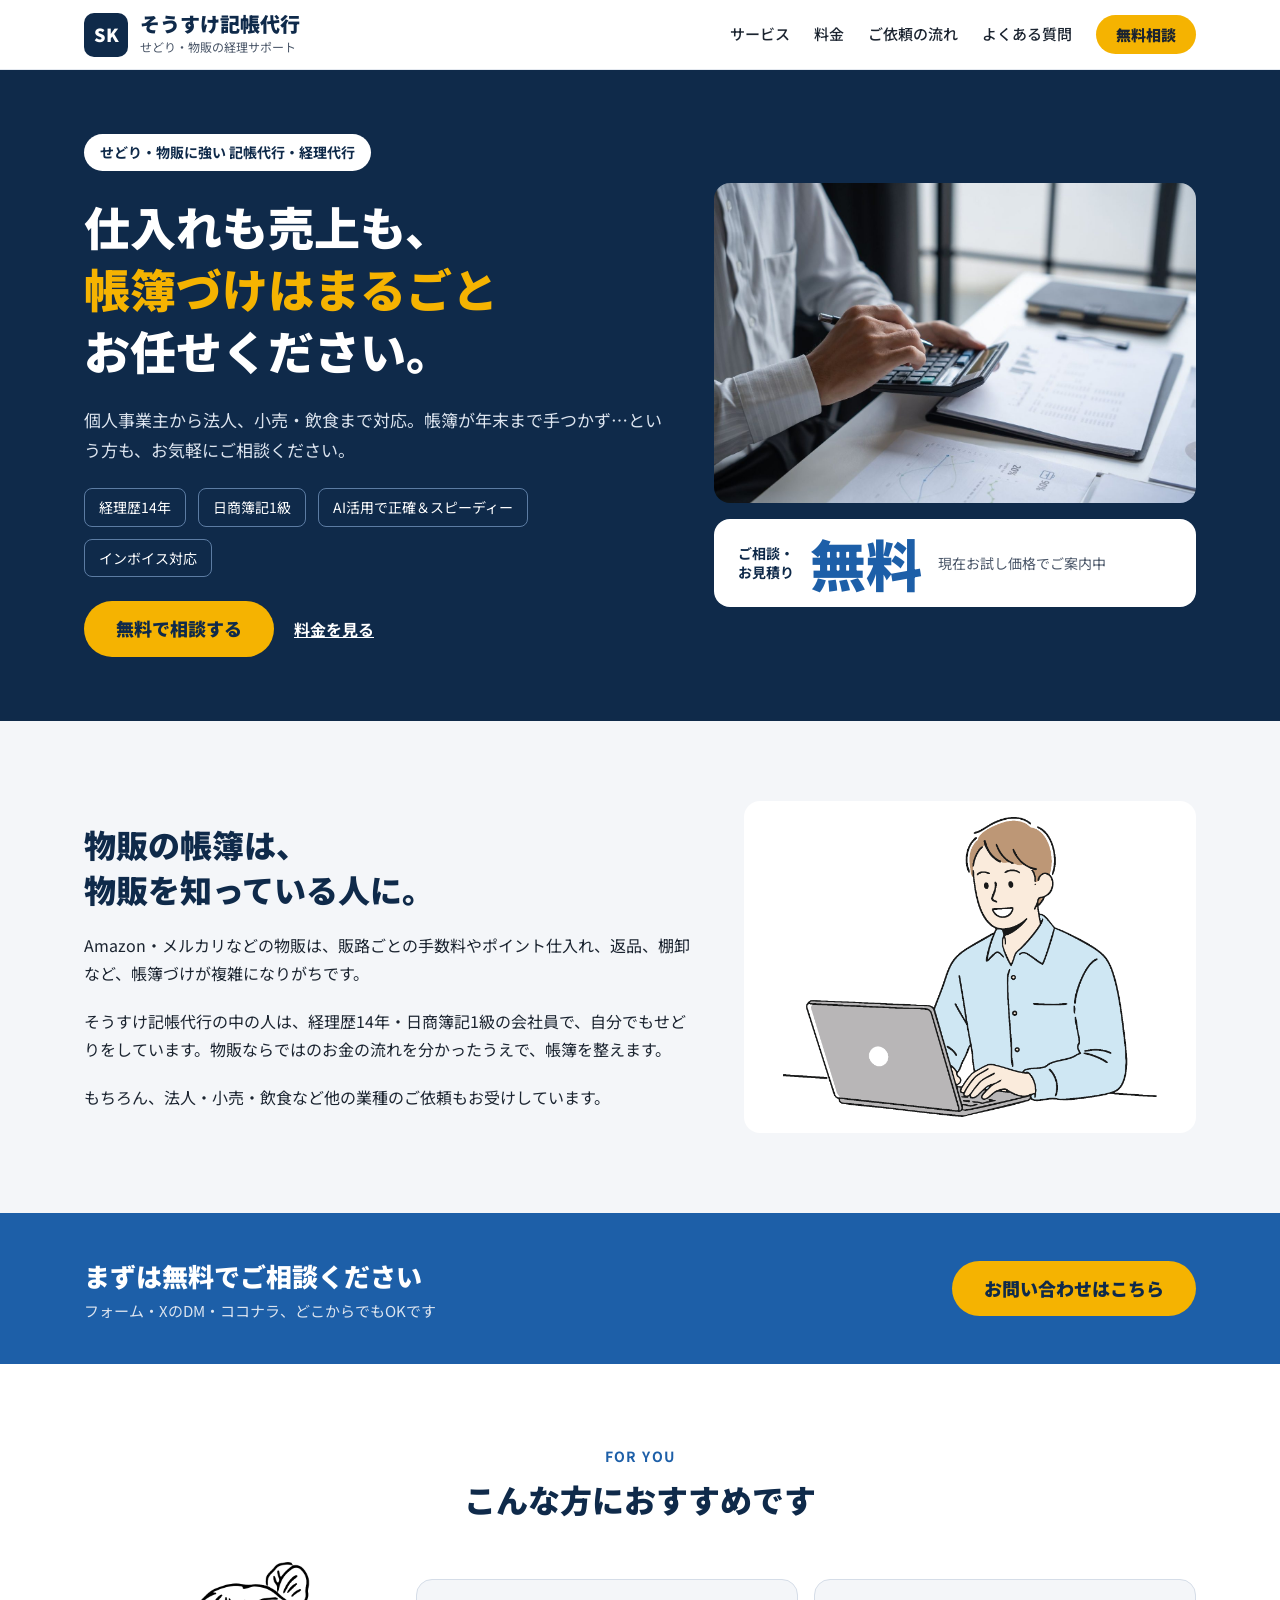
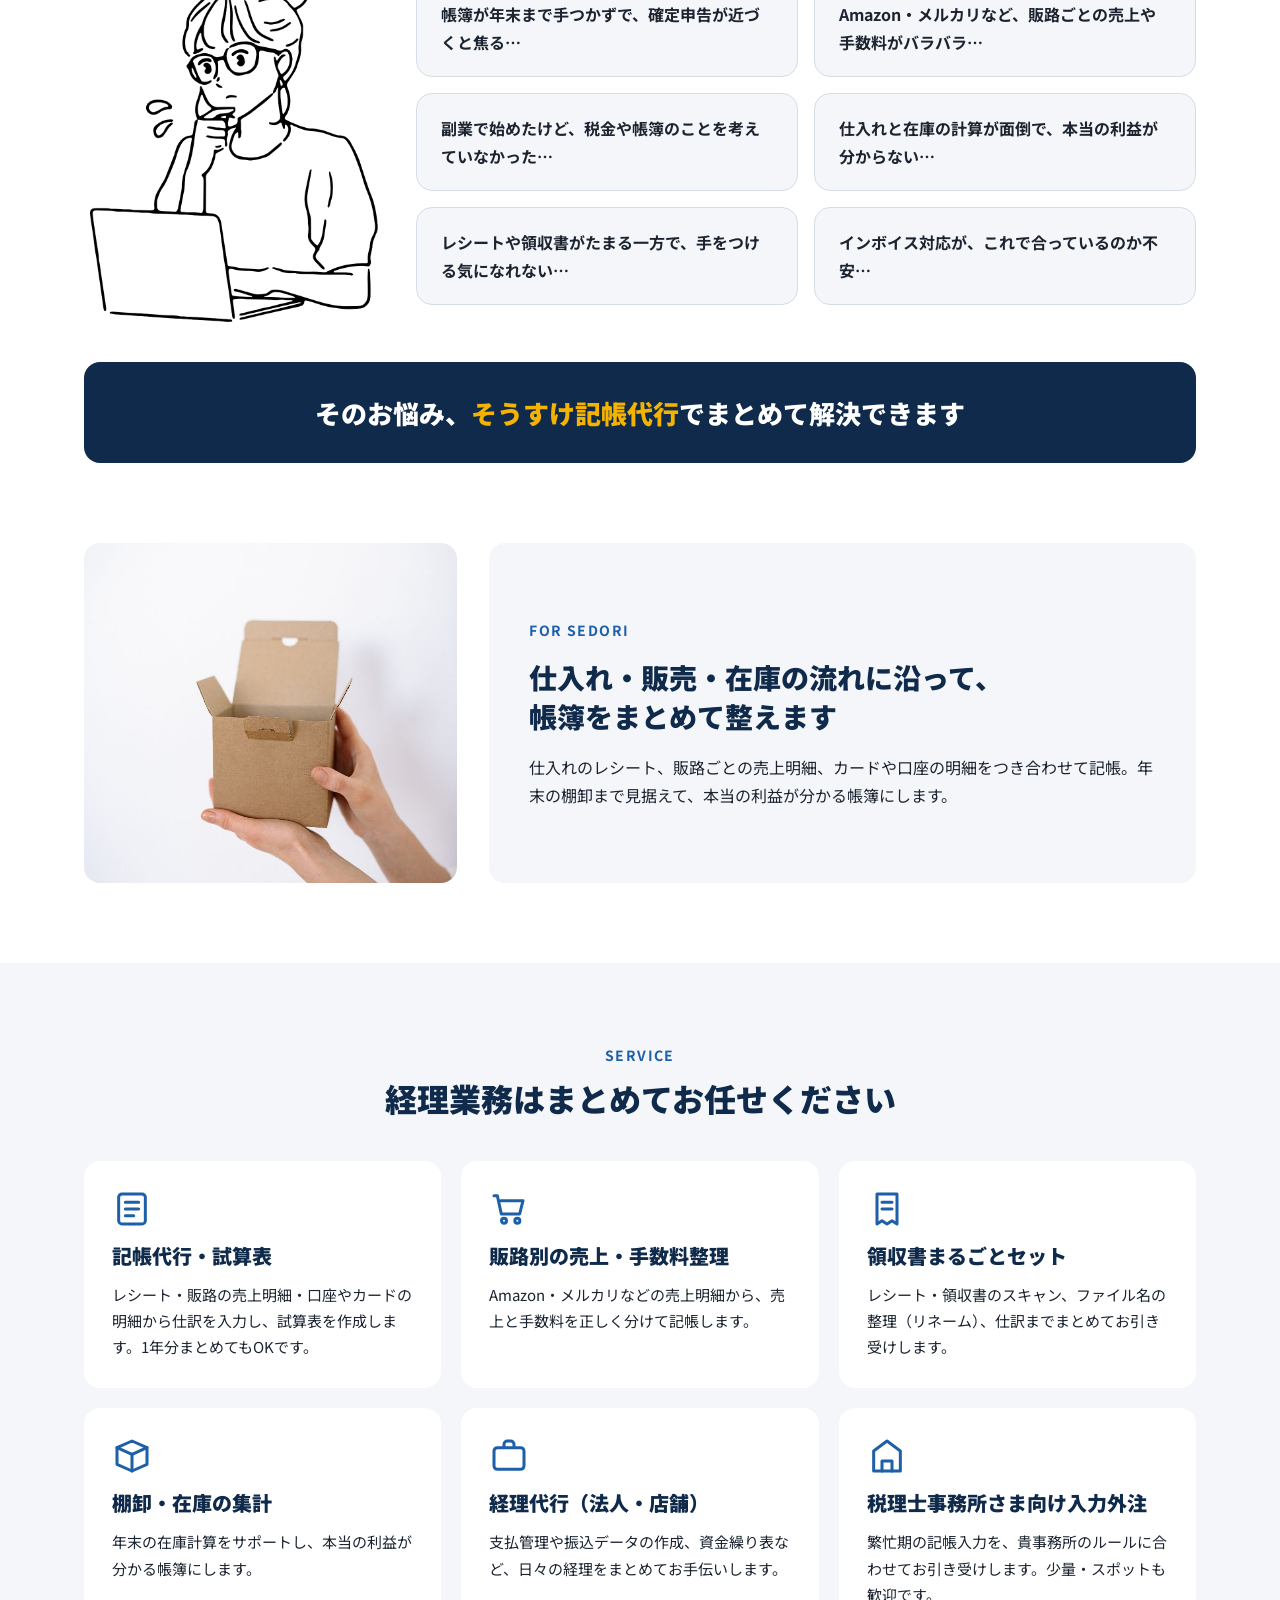
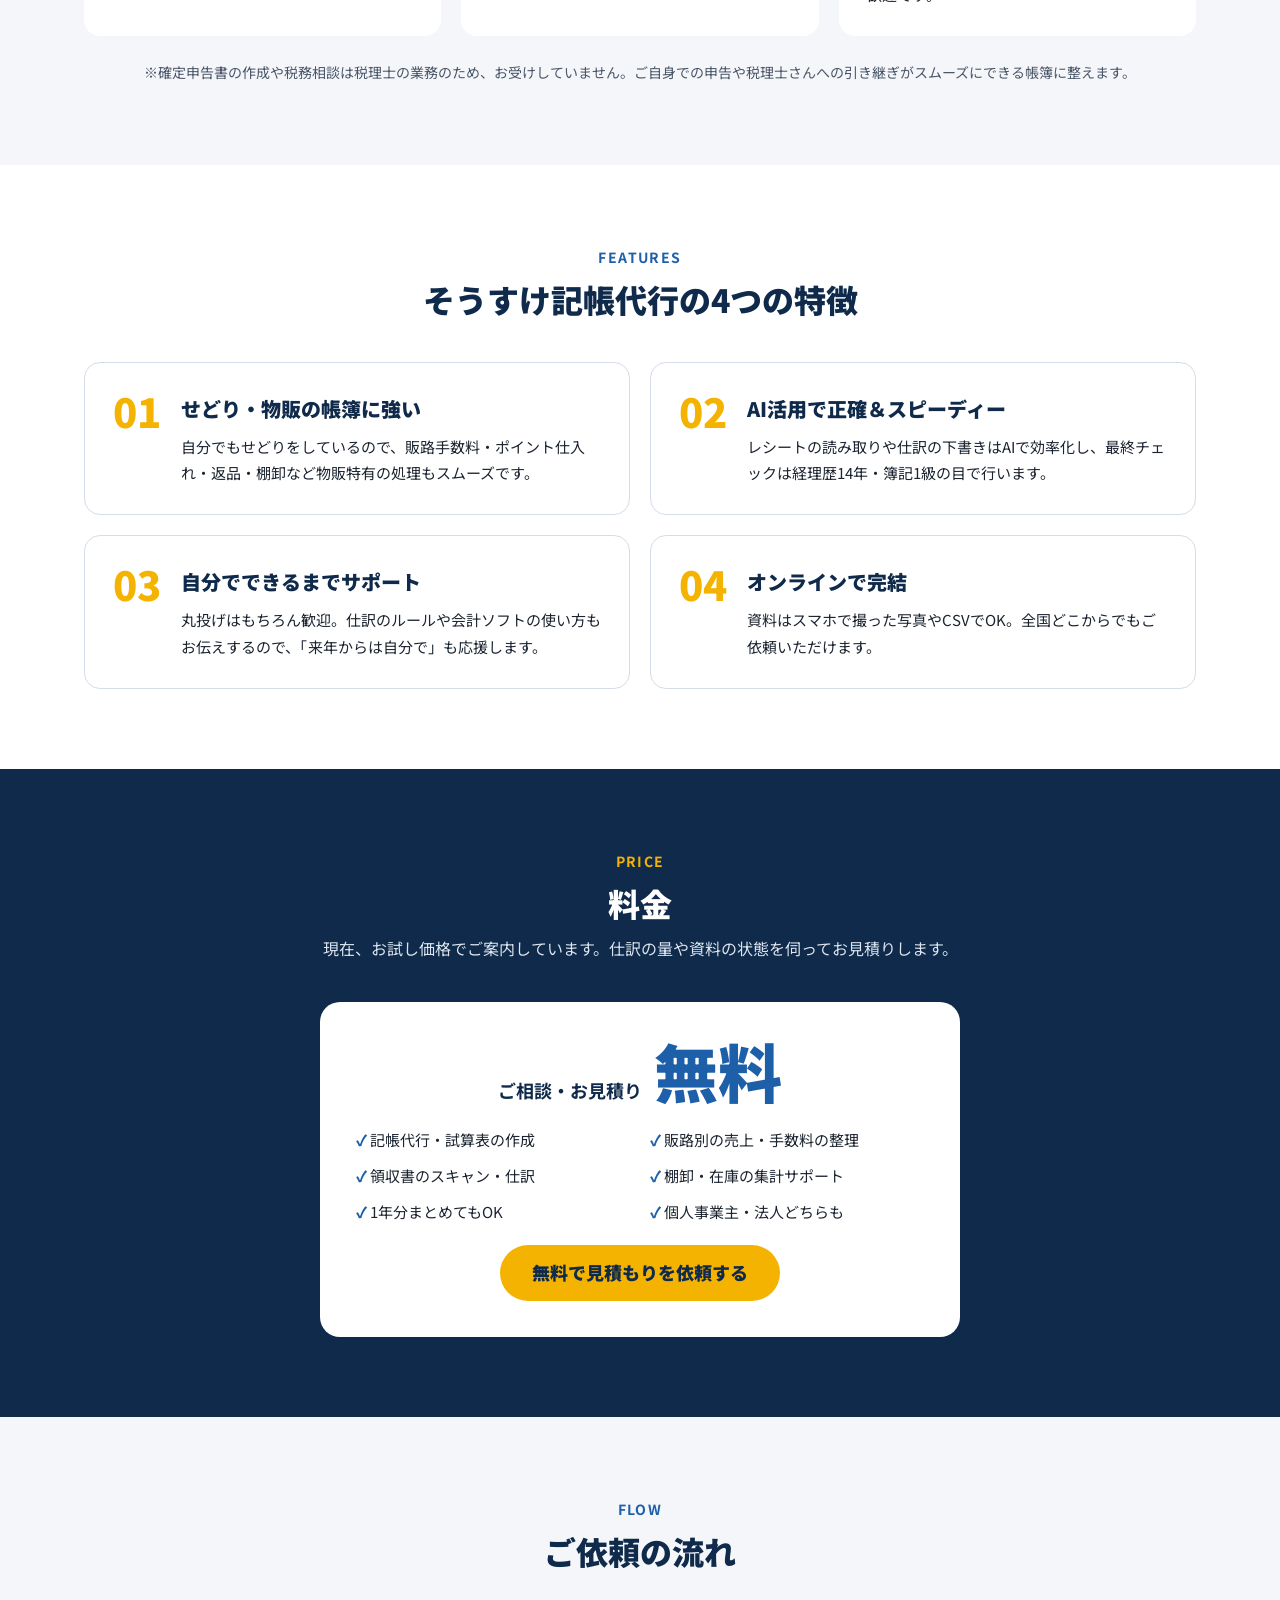
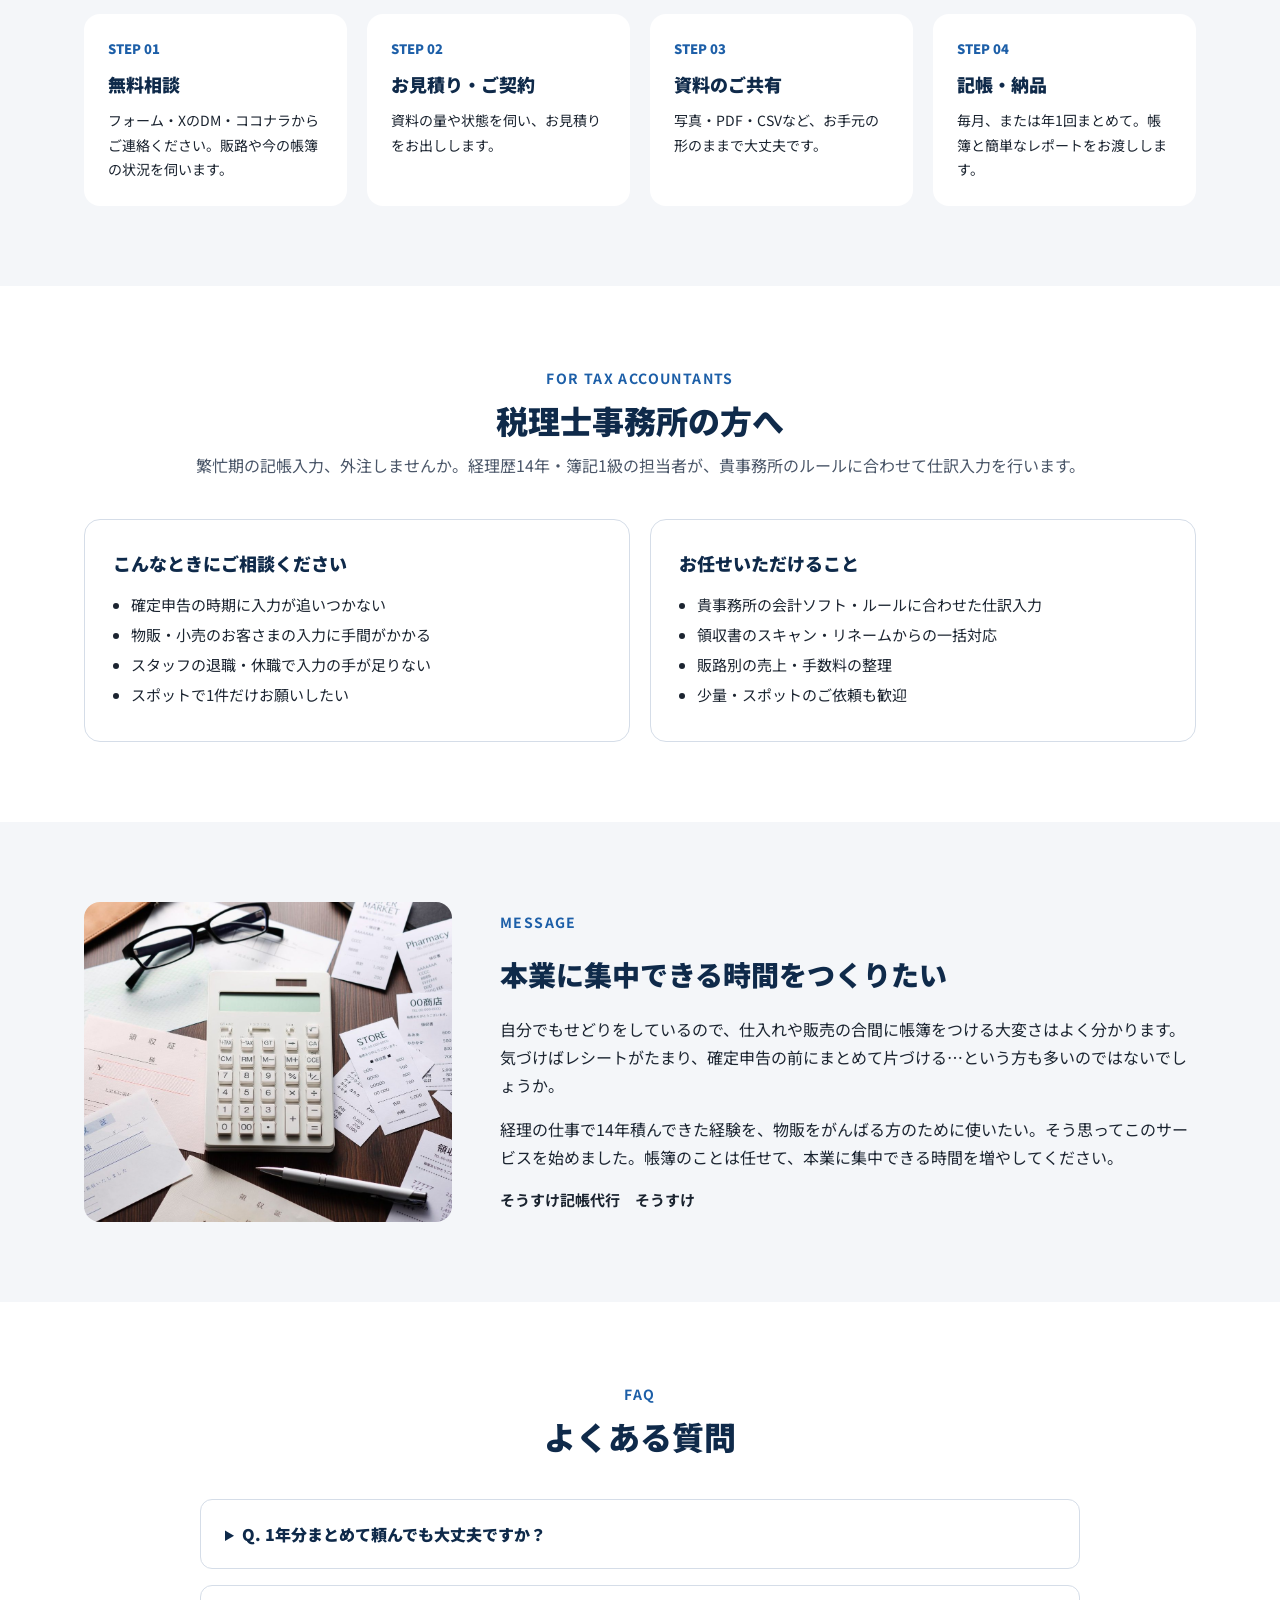
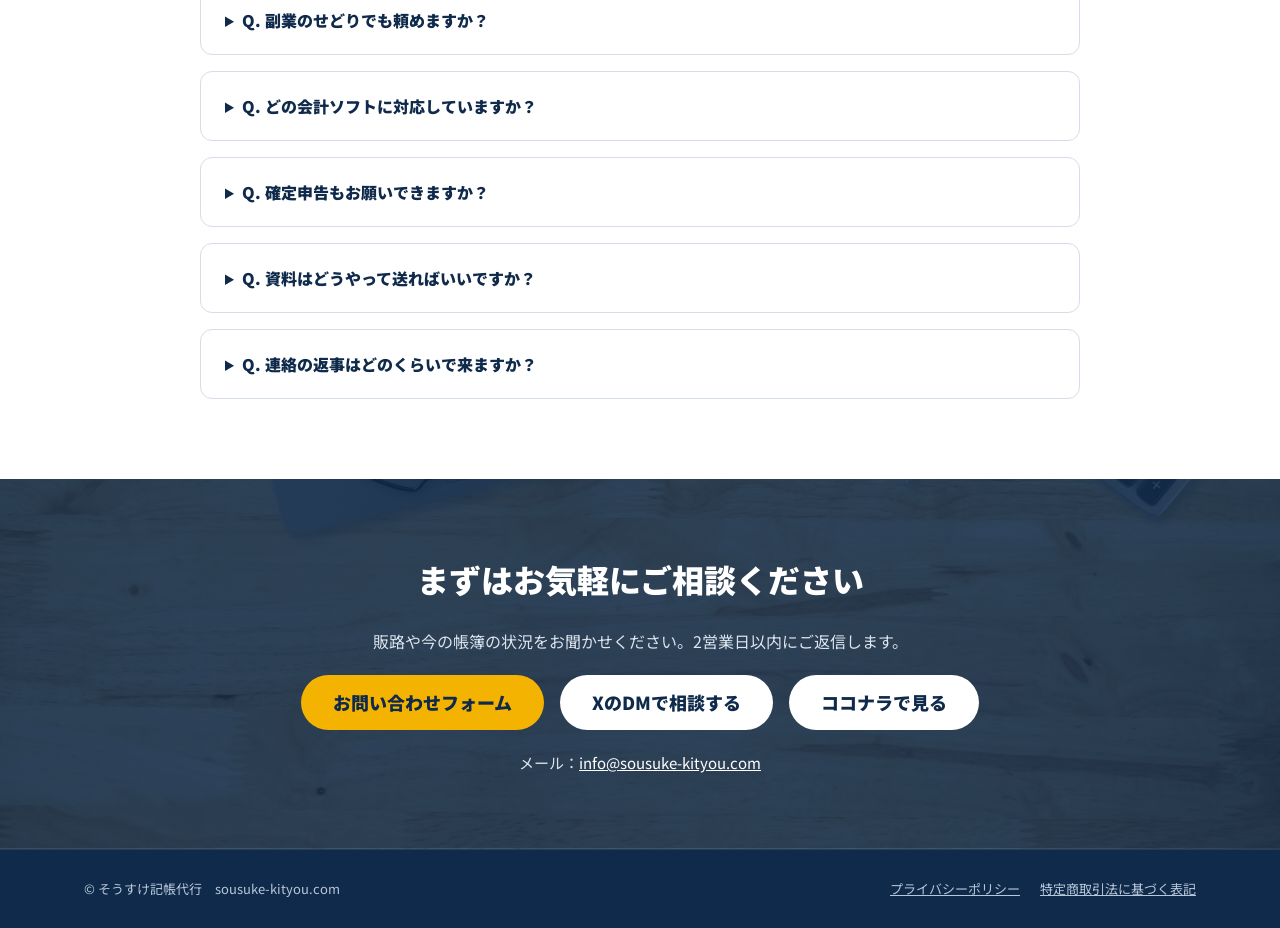
==== index.html @ 8d7127d4 "そうすけ記帳代行 サイト初版 Co-Authored-By: Claude Opus 5.5 <noreply@anthropic.com> Claude-Session: https://claud" ====
<!doctype html>
<html lang="ja">
<head>
<meta charset="utf-8">
<meta name="viewport" content="width=device-width, initial-scale=1">
<title>そうすけ記帳代行｜せどり・物販に強い記帳代行・経理代行</title>
<meta name="description" content="せどり・物販に強い記帳代行・経理代行サービス。個人事業主から法人、小売・飲食まで対応。経理歴14年・簿記1級、AI活用で正確＆スピーディー。インボイス対応、税理士事務所からの入力外注も承ります。">
<link rel="canonical" href="https://sousuke-kityou.com/">
<meta property="og:type" content="website">
<meta property="og:title" content="そうすけ記帳代行｜せどり・物販に強い記帳代行・経理代行">
<meta property="og:description" content="帳簿が年末まで手つかず…という方もお気軽に。経理歴14年・簿記1級の記帳代行・経理代行です。">
<meta property="og:url" content="https://sousuke-kityou.com/">
<meta property="og:image" content="https://sousuke-kityou.com/assets/img/ogp.jpg">
<meta name="twitter:card" content="summary_large_image">
<meta name="twitter:site" content="@sousuke_kityou">
<link rel="preconnect" href="https://fonts.googleapis.com">
<link rel="preconnect" href="https://fonts.gstatic.com" crossorigin>
<link rel="stylesheet" href="https://fonts.googleapis.com/css2?family=Noto+Sans+JP:wght@400;500;700;900&display=swap">
<link rel="stylesheet" href="assets/style.css">
</head>
<body>

<header class="site-header">
  <div class="wrap">
    <a class="logo" href="./">
      <span class="logo__mark" aria-hidden="true">SK</span>
      <span><span class="logo__name">そうすけ記帳代行</span><span class="logo__sub">せどり・物販の経理サポート</span></span>
    </a>
    <nav class="gnav" aria-label="メインメニュー">
      <a href="#service">サービス</a>
      <a href="#price">料金</a>
      <a href="#flow">ご依頼の流れ</a>
      <a href="#faq">よくある質問</a>
      <a class="btn btn--amber" href="#contact">無料相談</a>
    </nav>
  </div>
</header>

<main>
<section class="hero">
  <div class="wrap">
    <div class="hero__text">
      <span class="pill">せどり・物販に強い 記帳代行・経理代行</span>
      <h1>仕入れも売上も、<br><span>帳簿づけはまるごと</span><br>お任せください。</h1>
      <p class="hero__lead">個人事業主から法人、小売・飲食まで対応。帳簿が年末まで手つかず…という方も、お気軽にご相談ください。</p>
      <ul class="tags">
        <li>経理歴14年</li><li>日商簿記1級</li><li>AI活用で正確＆スピーディー</li><li>インボイス対応</li>
      </ul>
      <div class="hero__cta">
        <a class="btn btn--amber" href="#contact">無料で相談する</a>
        <a class="text-link" href="#price">料金を見る</a>
      </div>
    </div>
    <div class="hero__visual">
      <img src="assets/img/hero-calculator.jpg" alt="電卓と書類で帳簿を確認している手元" width="1400" height="933">
      <div class="free-box">
        <span class="free-box__label">ご相談・<br>お見積り</span>
        <span class="free-box__big">無料</span>
        <span class="free-box__note">現在お試し価格でご案内中</span>
      </div>
    </div>
  </div>
</section>

<section class="sec sec--ground">
  <div class="wrap split">
    <div class="split__text">
      <h2 class="h2">物販の帳簿は、<br>物販を知っている人に。</h2>
      <p>Amazon・メルカリなどの物販は、販路ごとの手数料やポイント仕入れ、返品、棚卸など、帳簿づけが複雑になりがちです。</p>
      <p>そうすけ記帳代行の中の人は、経理歴14年・日商簿記1級の会社員で、自分でもせどりをしています。物販ならではのお金の流れを分かったうえで、帳簿を整えます。</p>
      <p>もちろん、法人・小売・飲食など他の業種のご依頼もお受けしています。</p>
    </div>
    <div class="split__media illust-card">
      <img src="assets/img/illust-man-laptop.png" alt="ノートパソコンで作業する男性のイラスト" width="1344" height="1080">
    </div>
  </div>
</section>

<section class="cta-band">
  <div class="wrap">
    <div>
      <span class="cta-band__title">まずは無料でご相談ください</span>
      <span class="cta-band__sub">フォーム・XのDM・ココナラ、どこからでもOKです</span>
    </div>
    <a class="btn btn--amber" href="#contact">お問い合わせはこちら</a>
  </div>
</section>

<section class="sec">
  <div class="wrap">
    <div class="head">
      <span class="eyebrow">FOR YOU</span>
      <h2 class="h2">こんな方におすすめです</h2>
    </div>
    <div class="worries">
      <div class="worries__illust">
        <img src="assets/img/illust-worried.png" alt="ノートパソコンの前で悩む人のイラスト" width="872" height="1090">
      </div>
      <ul class="worries__list">
        <li>帳簿が年末まで手つかずで、確定申告が近づくと焦る…</li>
        <li>Amazon・メルカリなど、販路ごとの売上や手数料がバラバラ…</li>
        <li>副業で始めたけど、税金や帳簿のことを考えていなかった…</li>
        <li>仕入れと在庫の計算が面倒で、本当の利益が分からない…</li>
        <li>レシートや領収書がたまる一方で、手をつける気になれない…</li>
        <li>インボイス対応が、これで合っているのか不安…</li>
      </ul>
    </div>
    <p class="solve">そのお悩み、<span>そうすけ記帳代行</span>でまとめて解決できます</p>
  </div>
</section>

<section class="sec" style="padding-top:0">
  <div class="wrap photo-band">
    <img src="assets/img/box-hands.jpg" alt="段ボール箱を手に持っている様子" width="720" height="1080">
    <div class="photo-band__text">
      <span class="eyebrow">FOR SEDORI</span>
      <h2>仕入れ・販売・在庫の流れに沿って、<br>帳簿をまとめて整えます</h2>
      <p>仕入れのレシート、販路ごとの売上明細、カードや口座の明細をつき合わせて記帳。年末の棚卸まで見据えて、本当の利益が分かる帳簿にします。</p>
    </div>
  </div>
</section>

<section class="sec sec--ground" id="service">
  <div class="wrap">
    <div class="head">
      <span class="eyebrow">SERVICE</span>
      <h2 class="h2">経理業務はまとめてお任せください</h2>
    </div>
    <div class="grid3">
      <div class="card">
        <svg aria-hidden="true" viewBox="0 0 24 24" fill="none" stroke="#1D5FA8" stroke-width="1.8" stroke-linecap="round" stroke-linejoin="round"><rect x="4" y="3" width="16" height="18" rx="2"/><path d="M8 8h8M8 12h8M8 16h5"/></svg>
        <h3>記帳代行・試算表</h3>
        <p>レシート・販路の売上明細・口座やカードの明細から仕訳を入力し、試算表を作成します。1年分まとめてもOKです。</p>
      </div>
      <div class="card">
        <svg aria-hidden="true" viewBox="0 0 24 24" fill="none" stroke="#1D5FA8" stroke-width="1.8" stroke-linecap="round" stroke-linejoin="round"><path d="M3 4h2l2.4 11h11l2-8H7"/><circle cx="9" cy="19" r="1.5"/><circle cx="17" cy="19" r="1.5"/></svg>
        <h3>販路別の売上・手数料整理</h3>
        <p>Amazon・メルカリなどの売上明細から、売上と手数料を正しく分けて記帳します。</p>
      </div>
      <div class="card">
        <svg aria-hidden="true" viewBox="0 0 24 24" fill="none" stroke="#1D5FA8" stroke-width="1.8" stroke-linecap="round" stroke-linejoin="round"><path d="M6 3h12v18l-3-2-3 2-3-2-3 2z"/><path d="M9 8h6M9 12h6"/></svg>
        <h3>領収書まるごとセット</h3>
        <p>レシート・領収書のスキャン、ファイル名の整理（リネーム）、仕訳までまとめてお引き受けします。</p>
      </div>
      <div class="card">
        <svg aria-hidden="true" viewBox="0 0 24 24" fill="none" stroke="#1D5FA8" stroke-width="1.8" stroke-linecap="round" stroke-linejoin="round"><path d="M3 7l9-4 9 4-9 4z"/><path d="M3 7v10l9 4 9-4V7"/><path d="M12 11v10"/></svg>
        <h3>棚卸・在庫の集計</h3>
        <p>年末の在庫計算をサポートし、本当の利益が分かる帳簿にします。</p>
      </div>
      <div class="card">
        <svg aria-hidden="true" viewBox="0 0 24 24" fill="none" stroke="#1D5FA8" stroke-width="1.8" stroke-linecap="round" stroke-linejoin="round"><rect x="3" y="7" width="18" height="13" rx="2"/><path d="M9 7V5a2 2 0 0 1 2-2h2a2 2 0 0 1 2 2v2"/></svg>
        <h3>経理代行（法人・店舗）</h3>
        <p>支払管理や振込データの作成、資金繰り表など、日々の経理をまとめてお手伝いします。</p>
      </div>
      <div class="card">
        <svg aria-hidden="true" viewBox="0 0 24 24" fill="none" stroke="#1D5FA8" stroke-width="1.8" stroke-linecap="round" stroke-linejoin="round"><path d="M4 21V9l8-6 8 6v12z"/><path d="M9 21v-6h6v6"/></svg>
        <h3>税理士事務所さま向け入力外注</h3>
        <p>繁忙期の記帳入力を、貴事務所のルールに合わせてお引き受けします。少量・スポットも歓迎です。</p>
      </div>
    </div>
    <p class="note">※確定申告書の作成や税務相談は税理士の業務のため、お受けしていません。ご自身での申告や税理士さんへの引き継ぎがスムーズにできる帳簿に整えます。</p>
  </div>
</section>

<section class="sec">
  <div class="wrap">
    <div class="head">
      <span class="eyebrow">FEATURES</span>
      <h2 class="h2">そうすけ記帳代行の4つの特徴</h2>
    </div>
    <div class="grid2">
      <div class="feature"><span class="feature__num">01</span><div><h3>せどり・物販の帳簿に強い</h3><p>自分でもせどりをしているので、販路手数料・ポイント仕入れ・返品・棚卸など物販特有の処理もスムーズです。</p></div></div>
      <div class="feature"><span class="feature__num">02</span><div><h3>AI活用で正確＆スピーディー</h3><p>レシートの読み取りや仕訳の下書きはAIで効率化し、最終チェックは経理歴14年・簿記1級の目で行います。</p></div></div>
      <div class="feature"><span class="feature__num">03</span><div><h3>自分でできるまでサポート</h3><p>丸投げはもちろん歓迎。仕訳のルールや会計ソフトの使い方もお伝えするので、「来年からは自分で」も応援します。</p></div></div>
      <div class="feature"><span class="feature__num">04</span><div><h3>オンラインで完結</h3><p>資料はスマホで撮った写真やCSVでOK。全国どこからでもご依頼いただけます。</p></div></div>
    </div>
  </div>
</section>

<section class="sec sec--navy" id="price">
  <div class="wrap">
    <div class="head">
      <span class="eyebrow">PRICE</span>
      <h2 class="h2">料金</h2>
      <p class="lead">現在、お試し価格でご案内しています。仕訳の量や資料の状態を伺ってお見積りします。</p>
    </div>
    <div class="price-card">
      <div class="price-card__top"><span>ご相談・お見積り</span><span class="price-card__big">無料</span></div>
      <ul class="checks">
        <li>記帳代行・試算表の作成</li>
        <li>販路別の売上・手数料の整理</li>
        <li>領収書のスキャン・仕訳</li>
        <li>棚卸・在庫の集計サポート</li>
        <li>1年分まとめてもOK</li>
        <li>個人事業主・法人どちらも</li>
      </ul>
      <a class="btn btn--amber" href="#contact">無料で見積もりを依頼する</a>
    </div>
  </div>
</section>

<section class="sec sec--ground" id="flow">
  <div class="wrap">
    <div class="head">
      <span class="eyebrow">FLOW</span>
      <h2 class="h2">ご依頼の流れ</h2>
    </div>
    <div class="grid4">
      <div class="step"><span class="step__no">STEP 01</span><h3>無料相談</h3><p>フォーム・XのDM・ココナラからご連絡ください。販路や今の帳簿の状況を伺います。</p></div>
      <div class="step"><span class="step__no">STEP 02</span><h3>お見積り・ご契約</h3><p>資料の量や状態を伺い、お見積りをお出しします。</p></div>
      <div class="step"><span class="step__no">STEP 03</span><h3>資料のご共有</h3><p>写真・PDF・CSVなど、お手元の形のままで大丈夫です。</p></div>
      <div class="step"><span class="step__no">STEP 04</span><h3>記帳・納品</h3><p>毎月、または年1回まとめて。帳簿と簡単なレポートをお渡しします。</p></div>
    </div>
  </div>
</section>

<section class="sec">
  <div class="wrap">
    <div class="head">
      <span class="eyebrow">FOR TAX ACCOUNTANTS</span>
      <h2 class="h2">税理士事務所の方へ</h2>
      <p class="lead">繁忙期の記帳入力、外注しませんか。経理歴14年・簿記1級の担当者が、貴事務所のルールに合わせて仕訳入力を行います。</p>
    </div>
    <div class="grid2">
      <div class="box">
        <h3>こんなときにご相談ください</h3>
        <ul>
          <li>確定申告の時期に入力が追いつかない</li>
          <li>物販・小売のお客さまの入力に手間がかかる</li>
          <li>スタッフの退職・休職で入力の手が足りない</li>
          <li>スポットで1件だけお願いしたい</li>
        </ul>
      </div>
      <div class="box">
        <h3>お任せいただけること</h3>
        <ul>
          <li>貴事務所の会計ソフト・ルールに合わせた仕訳入力</li>
          <li>領収書のスキャン・リネームからの一括対応</li>
          <li>販路別の売上・手数料の整理</li>
          <li>少量・スポットのご依頼も歓迎</li>
        </ul>
      </div>
    </div>
  </div>
</section>

<section class="sec sec--ground">
  <div class="wrap split message">
    <img src="assets/img/receipts-calculator.jpg" alt="電卓と領収書が並ぶ机" width="1400" height="933">
    <div class="message__text">
      <span class="eyebrow">MESSAGE</span>
      <h2>本業に集中できる時間をつくりたい</h2>
      <p>自分でもせどりをしているので、仕入れや販売の合間に帳簿をつける大変さはよく分かります。気づけばレシートがたまり、確定申告の前にまとめて片づける…という方も多いのではないでしょうか。</p>
      <p>経理の仕事で14年積んできた経験を、物販をがんばる方のために使いたい。そう思ってこのサービスを始めました。帳簿のことは任せて、本業に集中できる時間を増やしてください。</p>
      <p class="message__sign">そうすけ記帳代行　そうすけ</p>
    </div>
  </div>
</section>

<section class="sec" id="faq">
  <div class="wrap">
    <div class="head">
      <span class="eyebrow">FAQ</span>
      <h2 class="h2">よくある質問</h2>
    </div>
    <div class="faq">
      <details><summary>Q. 1年分まとめて頼んでも大丈夫ですか？</summary><p>はい、大丈夫です。年末まで手つかずの帳簿も、まとめてお引き受けします。</p></details>
      <details><summary>Q. 副業のせどりでも頼めますか？</summary><p>もちろんです。会社員の副業せどりの方も歓迎です。</p></details>
      <details><summary>Q. どの会計ソフトに対応していますか？</summary><p>freee・マネーフォワード・弥生など、主要なクラウド会計ソフトに対応しています。お持ちでない場合もご相談ください。</p></details>
      <details><summary>Q. 確定申告もお願いできますか？</summary><p>申告書の作成や税務のご相談は税理士の業務のため、お受けしていません。帳簿を整えて、ご自身での申告や税理士さんへの引き継ぎがスムーズにできる状態にします。</p></details>
      <details><summary>Q. 資料はどうやって送ればいいですか？</summary><p>スマホで撮ったレシートの写真、PDF、販路の売上CSVなどをオンラインで共有していただければOKです。</p></details>
      <details><summary>Q. 連絡の返事はどのくらいで来ますか？</summary><p>原則24時間以内にお返事します。XのDMからのご連絡も歓迎です。</p></details>
    </div>
  </div>
</section>

<section class="contact" id="contact">
  <div class="wrap">
    <h2>まずはお気軽にご相談ください</h2>
    <p>販路や今の帳簿の状況をお聞かせください。2営業日以内にご返信します。</p>
    <div class="contact__btns">
      <a class="btn btn--amber" href="https://docs.google.com/forms/d/e/1FAIpQLSdKH5OH3a9zL9rlPuvzW03FEqb8U3MqRl0XQzkKu2xP0aNkdA/viewform" target="_blank" rel="noopener">お問い合わせフォーム</a>
      <a class="btn btn--white" href="https://x.com/sousuke_kityou" target="_blank" rel="noopener">XのDMで相談する</a>
      <a class="btn btn--white" href="https://coconala.com/users/533746" target="_blank" rel="noopener">ココナラで見る</a>
    </div>
    <p class="contact__mail">メール：<a href="mailto:info@sousuke-kityou.com">info@sousuke-kityou.com</a></p>
  </div>
</section>
</main>

<footer class="site-footer">
  <div class="wrap">
    <span>© そうすけ記帳代行　sousuke-kityou.com</span>
    <nav aria-label="フッター"><a href="privacy.html">プライバシーポリシー</a><a href="privacy.html#tokushoho">特定商取引法に基づく表記</a></nav>
  </div>
</footer>
</body>
</html>
---- assets/style.css ----
:root{
  --navy:#0F2A4A; --blue:#1D5FA8; --amber:#F5B301; --ground:#F4F6F9;
  --text:#1B2430; --sub:#4A5668; --line:#D5DDE8; --pale:#DCE4EF;
}
*{box-sizing:border-box}
html{scroll-behavior:smooth}
body{margin:0;font-family:'Noto Sans JP',sans-serif;color:var(--text);background:#fff;line-height:1.75;-webkit-font-smoothing:antialiased}
img{max-width:100%;display:block}
a{color:var(--blue)}
a:hover{color:var(--navy)}
h1,h2,h3,p{margin:0}
.wrap{max-width:1160px;margin:0 auto;padding:0 24px}
.sec{padding:80px 0}
.sec--ground{background:var(--ground)}
.sec--navy{background:var(--navy);color:#fff}
.head{display:flex;flex-direction:column;align-items:center;gap:8px;text-align:center;margin-bottom:40px}
.eyebrow{font-size:14px;font-weight:700;color:var(--blue);letter-spacing:.1em}
.sec--navy .eyebrow{color:var(--amber)}
.h2{font-size:32px;font-weight:900;color:var(--navy);line-height:1.4}
.sec--navy .h2{color:#fff}
.lead{font-size:16px;color:var(--sub)}
.sec--navy .lead{color:var(--pale)}

/* buttons */
.btn{display:inline-block;font-weight:900;text-decoration:none;border-radius:999px;padding:16px 32px;font-size:18px;line-height:1.3;text-align:center}
.btn--amber{background:var(--amber);color:var(--navy)}
.btn--amber:hover{background:#FFC633;color:var(--navy)}
.btn--white{background:#fff;color:var(--navy)}
.btn--white:hover{background:var(--ground);color:var(--navy)}

/* header */
.site-header{background:#fff;border-bottom:1px solid #E3E8EF;position:sticky;top:0;z-index:10}
@media (max-width:640px){.site-header{position:static}}
.site-header .wrap{display:flex;flex-wrap:wrap;align-items:center;justify-content:space-between;gap:12px 16px;padding-top:12px;padding-bottom:12px}
.logo{display:flex;align-items:center;gap:12px;text-decoration:none}
.logo__mark{width:44px;height:44px;border-radius:10px;background:var(--navy);color:#fff;display:flex;align-items:center;justify-content:center;font-weight:900;font-size:18px}
.logo__name{display:block;font-weight:900;font-size:20px;color:var(--navy);line-height:1.2}
.logo__sub{display:block;font-size:12px;color:var(--sub)}
.gnav{display:flex;flex-wrap:wrap;align-items:center;gap:8px 24px;font-size:15px;font-weight:500}
.gnav a{color:var(--text);text-decoration:none}
.gnav a:hover{color:var(--blue)}
.gnav .btn{font-size:15px;padding:10px 20px}

/* hero */
.hero{background:var(--navy);color:#fff}
.hero .wrap{display:flex;flex-wrap:wrap;align-items:center;gap:48px;padding-top:64px;padding-bottom:64px}
.hero__text{flex:1 1 520px;display:flex;flex-direction:column;gap:24px}
.pill{align-self:flex-start;background:#fff;color:var(--navy);font-weight:700;font-size:14px;padding:6px 16px;border-radius:999px}
.hero h1{font-size:46px;font-weight:900;line-height:1.35}
.hero h1 span{color:var(--amber)}
.hero__lead{font-size:17px;color:var(--pale)}
.tags{display:flex;flex-wrap:wrap;gap:12px;list-style:none;margin:0;padding:0}
.tags li{border:1px solid #5C7CA3;padding:6px 14px;border-radius:8px;font-size:14px}
.hero__cta{display:flex;flex-wrap:wrap;align-items:center;gap:20px}
.hero__cta a.text-link{color:#fff;font-weight:700}
.hero__visual{flex:1 1 420px;display:flex;flex-direction:column;gap:16px}
.hero__visual img{width:100%;height:320px;object-fit:cover;border-radius:16px}
.free-box{display:flex;flex-wrap:wrap;align-items:center;gap:8px 16px;background:#fff;color:var(--navy);border-radius:16px;padding:16px 24px}
.free-box__label{font-size:14px;font-weight:700;line-height:1.4}
.free-box__big{font-size:56px;font-weight:900;color:var(--blue);line-height:1}
.free-box__note{font-size:14px;color:var(--sub)}

/* split */
.split{display:flex;flex-wrap:wrap;align-items:center;gap:48px}
.split__text{flex:1 1 520px;display:flex;flex-direction:column;gap:20px}
.split__media{flex:1 1 360px}
.illust-card{background:#fff;border-radius:16px;padding:16px;display:flex;justify-content:center}
.illust-card img{width:100%;max-width:380px;height:300px;object-fit:contain}

/* cta band */
.cta-band{background:var(--blue);color:#fff}
.cta-band .wrap{display:flex;flex-wrap:wrap;align-items:center;justify-content:space-between;gap:24px;padding-top:40px;padding-bottom:40px}
.cta-band__title{display:block;font-size:26px;font-weight:900}
.cta-band__sub{display:block;font-size:15px;color:var(--pale)}

/* worries */
.worries{display:flex;flex-wrap:wrap;align-items:center;gap:32px}
.worries__illust{flex:1 1 240px;display:flex;justify-content:center}
.worries__illust img{width:100%;max-width:300px;height:360px;object-fit:contain}
.worries__list{flex:3 1 600px;display:grid;grid-template-columns:repeat(2,minmax(0,1fr));gap:16px;list-style:none;margin:0;padding:0}
.worries__list li{background:var(--ground);border:1px solid var(--line);border-radius:16px;padding:20px 24px;font-size:16px;font-weight:700}
.solve{margin-top:40px;background:var(--navy);color:#fff;border-radius:16px;padding:28px 24px;text-align:center;font-size:26px;font-weight:900}
.solve span{color:var(--amber)}

/* photo band */
.photo-band{display:flex;flex-wrap:wrap;align-items:stretch;gap:32px}
.photo-band img{flex:1 1 280px;min-width:0;height:340px;object-fit:cover;border-radius:16px}
.photo-band__text{flex:2 1 520px;display:flex;flex-direction:column;justify-content:center;gap:16px;background:var(--ground);border-radius:16px;padding:40px}
.photo-band__text h2{font-size:28px;font-weight:900;color:var(--navy);line-height:1.4}

/* cards */
.grid3{display:grid;grid-template-columns:repeat(3,minmax(0,1fr));gap:20px}
.grid2{display:grid;grid-template-columns:repeat(2,minmax(0,1fr));gap:20px}
.grid4{display:grid;grid-template-columns:repeat(4,minmax(0,1fr));gap:20px}
.card{background:#fff;border-radius:16px;padding:28px;display:flex;flex-direction:column;gap:12px}
.card h3{font-size:20px;font-weight:900;color:var(--navy);line-height:1.45}
.card p{font-size:15px}
.card svg{width:40px;height:40px}
.note{margin-top:24px;font-size:14px;color:var(--sub);text-align:center}
.feature{display:flex;gap:20px;border:1px solid var(--line);border-radius:16px;padding:28px}
.feature__num{font-size:40px;font-weight:900;color:var(--amber);line-height:1}
.feature h3{font-size:20px;font-weight:900;color:var(--navy);margin-bottom:8px}
.feature p{font-size:15px}

/* price */
.price-card{max-width:640px;margin:0 auto;background:#fff;color:var(--text);border-radius:20px;padding:36px;display:flex;flex-direction:column;gap:20px}
.price-card__top{display:flex;flex-wrap:wrap;align-items:baseline;justify-content:center;gap:12px;color:var(--navy)}
.price-card__top span:first-child{font-size:18px;font-weight:700}
.price-card__big{font-size:64px;font-weight:900;color:var(--blue);line-height:1}
.checks{display:grid;grid-template-columns:repeat(2,minmax(0,1fr));gap:10px 20px;list-style:none;margin:0;padding:0;font-size:15px}
.checks li::before{content:"✓ ";color:var(--blue);font-weight:900}
.price-card .btn{align-self:center}

/* flow */
.step{background:#fff;border-radius:16px;padding:24px;display:flex;flex-direction:column;gap:8px}
.step__no{font-size:13px;font-weight:900;color:var(--blue)}
.step h3{font-size:18px;font-weight:900;color:var(--navy)}
.step p{font-size:14px}

/* scope / tax */
.box{background:#fff;border:1px solid var(--line);border-radius:16px;padding:28px}
.box h3{font-size:18px;font-weight:900;color:var(--navy);margin-bottom:12px}
.box ul{margin:0;padding-left:1.2em;font-size:15px}
.box ul li{margin:4px 0}

/* message */
.message img{flex:1 1 300px;min-width:0;height:320px;object-fit:cover;border-radius:16px}
.message__text{flex:2 1 560px;display:flex;flex-direction:column;gap:16px}
.message__text h2{font-size:28px;font-weight:900;color:var(--navy)}
.message__sign{font-size:15px;font-weight:700}

/* faq */
.faq{max-width:880px;margin:0 auto;display:flex;flex-direction:column;gap:16px}
.faq details{background:#fff;border:1px solid var(--line);border-radius:12px;padding:20px 24px}
.faq summary{font-weight:900;color:var(--navy);cursor:pointer}
.faq details p{margin-top:8px;font-size:15px}

/* contact */
.contact{color:#fff;background-color:var(--navy);background-image:linear-gradient(rgba(15,42,74,.86),rgba(15,42,74,.86)),url(img/desk-flatlay.jpg);background-size:cover;background-position:center}
.contact .wrap{display:flex;flex-direction:column;align-items:center;gap:20px;text-align:center;padding-top:72px;padding-bottom:72px}
.contact h2{font-size:32px;font-weight:900}
.contact p{color:var(--pale)}
.contact__btns{display:flex;flex-wrap:wrap;justify-content:center;gap:16px}
.contact__mail{font-size:15px;color:var(--pale)}
.contact__mail a{color:#fff}

/* footer */
.site-footer{background:var(--navy);color:#B8C7DA;font-size:13px;border-top:1px solid #1E3E66}
.site-footer .wrap{display:flex;flex-wrap:wrap;justify-content:space-between;gap:16px;padding-top:28px;padding-bottom:28px}
.site-footer a{color:#B8C7DA}
.site-footer nav{display:flex;gap:20px}

/* legal page */
.legal{max-width:880px;margin:0 auto;padding:64px 24px}
.legal h1{font-size:30px;font-weight:900;color:var(--navy);margin-bottom:24px}
.legal h2{font-size:20px;font-weight:900;color:var(--navy);margin:36px 0 12px}
.legal p,.legal li{font-size:15px}
.legal table{width:100%;border-collapse:collapse;font-size:15px}
.legal th,.legal td{border:1px solid var(--line);padding:12px 14px;text-align:left;vertical-align:top}
.legal th{background:var(--ground);width:30%;font-weight:700}

/* responsive */
@media (max-width:900px){
  .grid3{grid-template-columns:repeat(2,minmax(0,1fr))}
  .grid4{grid-template-columns:repeat(2,minmax(0,1fr))}
}
@media (max-width:640px){
  .sec{padding:56px 0}
  .h2{font-size:26px}
  .hero .wrap{padding-top:40px;padding-bottom:40px;gap:32px}
  .hero h1{font-size:32px}
  .hero__visual img{height:220px}
  .gnav{gap:8px 16px;font-size:14px}
  .grid3,.grid2,.grid4,.worries__list,.checks{grid-template-columns:minmax(0,1fr)}
  .solve{font-size:20px}
  .photo-band__text{padding:28px}
  .photo-band__text h2,.message__text h2{font-size:22px}
  .price-card{padding:28px 20px}
  .price-card__big{font-size:52px}
  .feature{padding:22px}
  .cta-band__title{font-size:22px}
  .contact h2{font-size:26px}
}
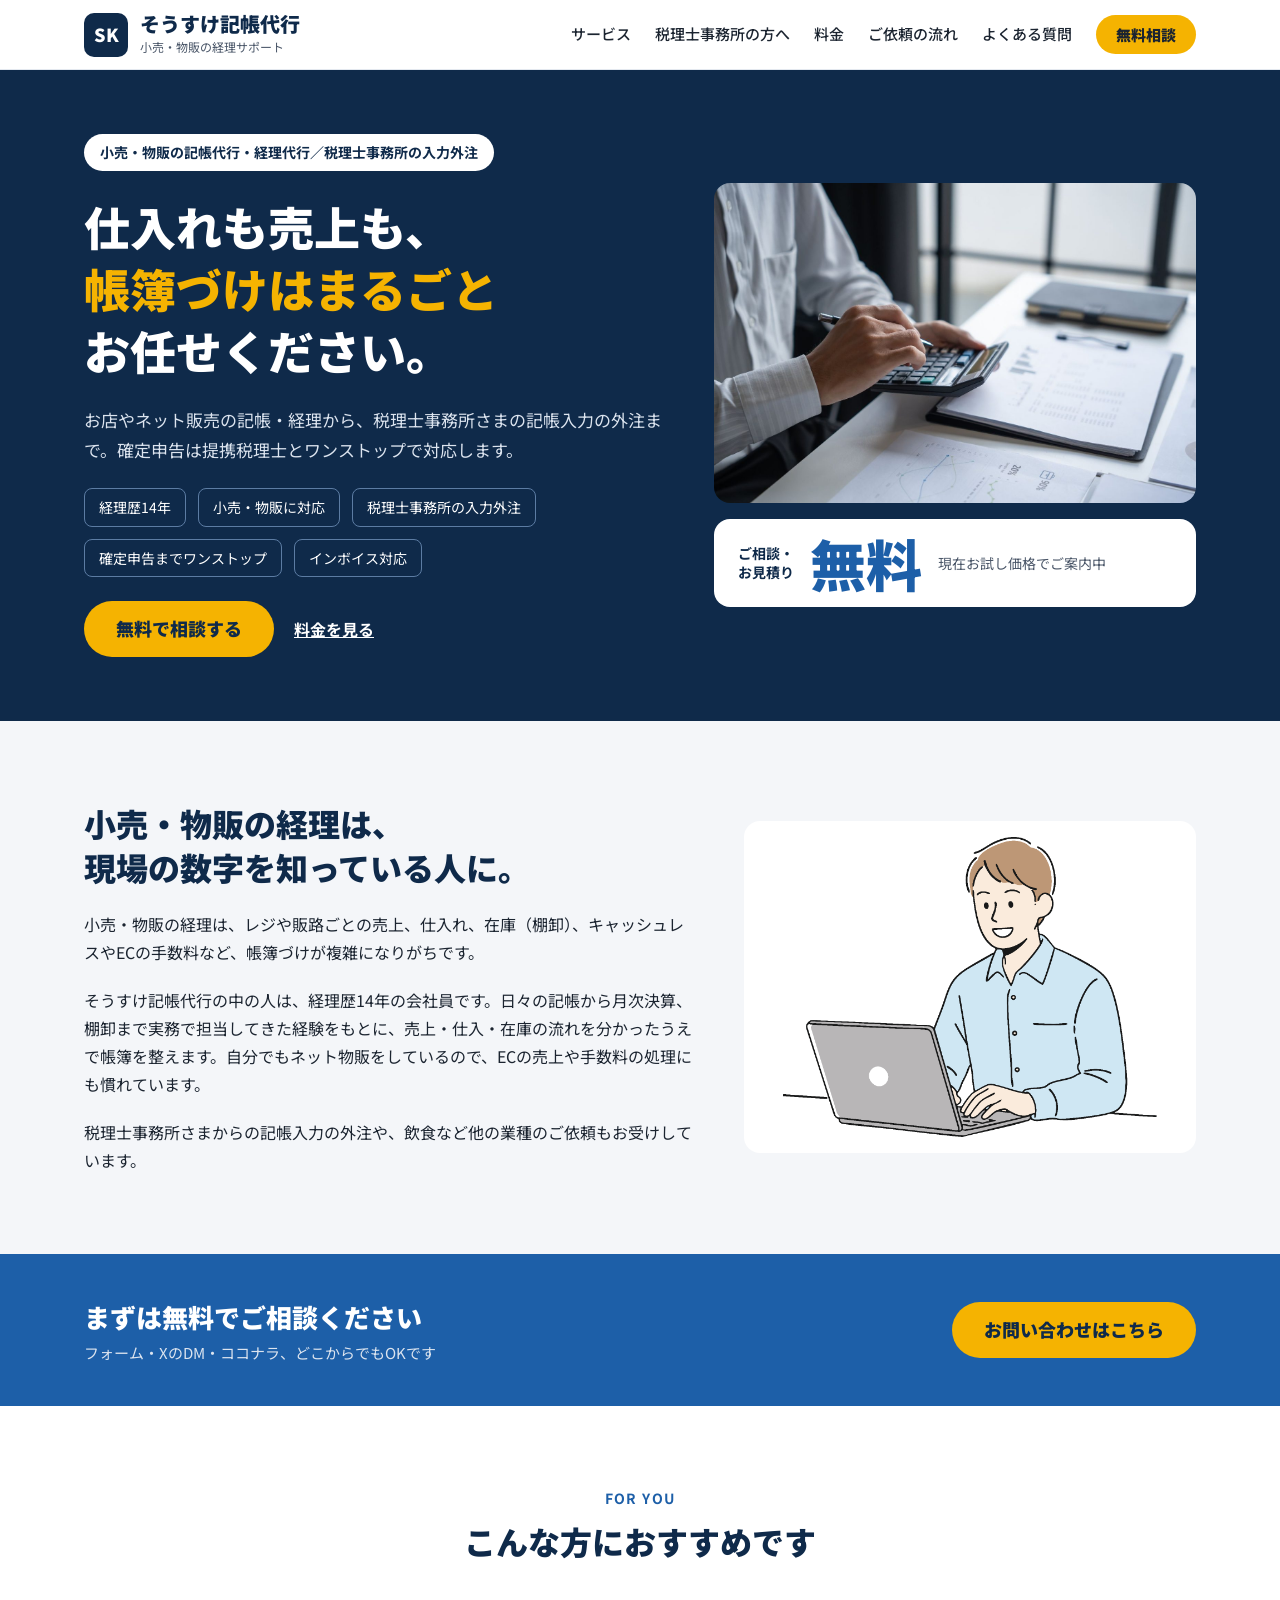
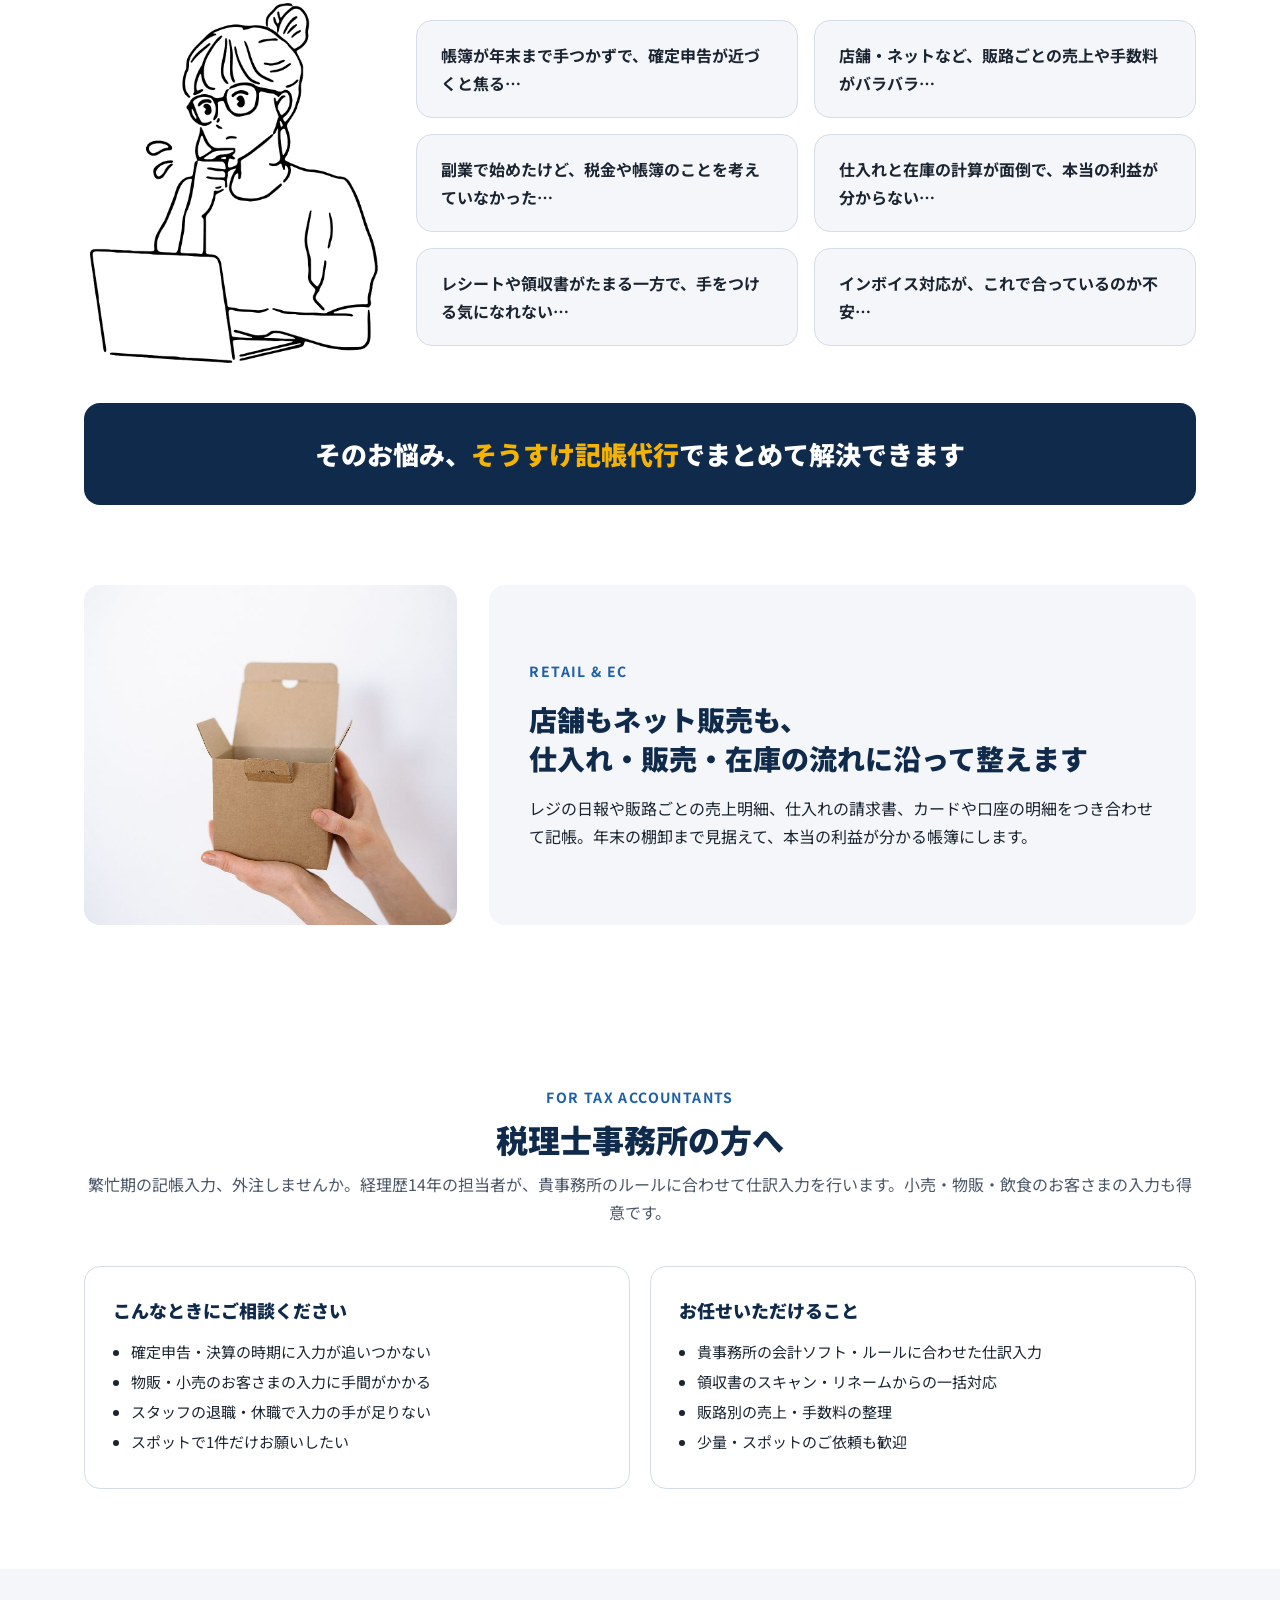
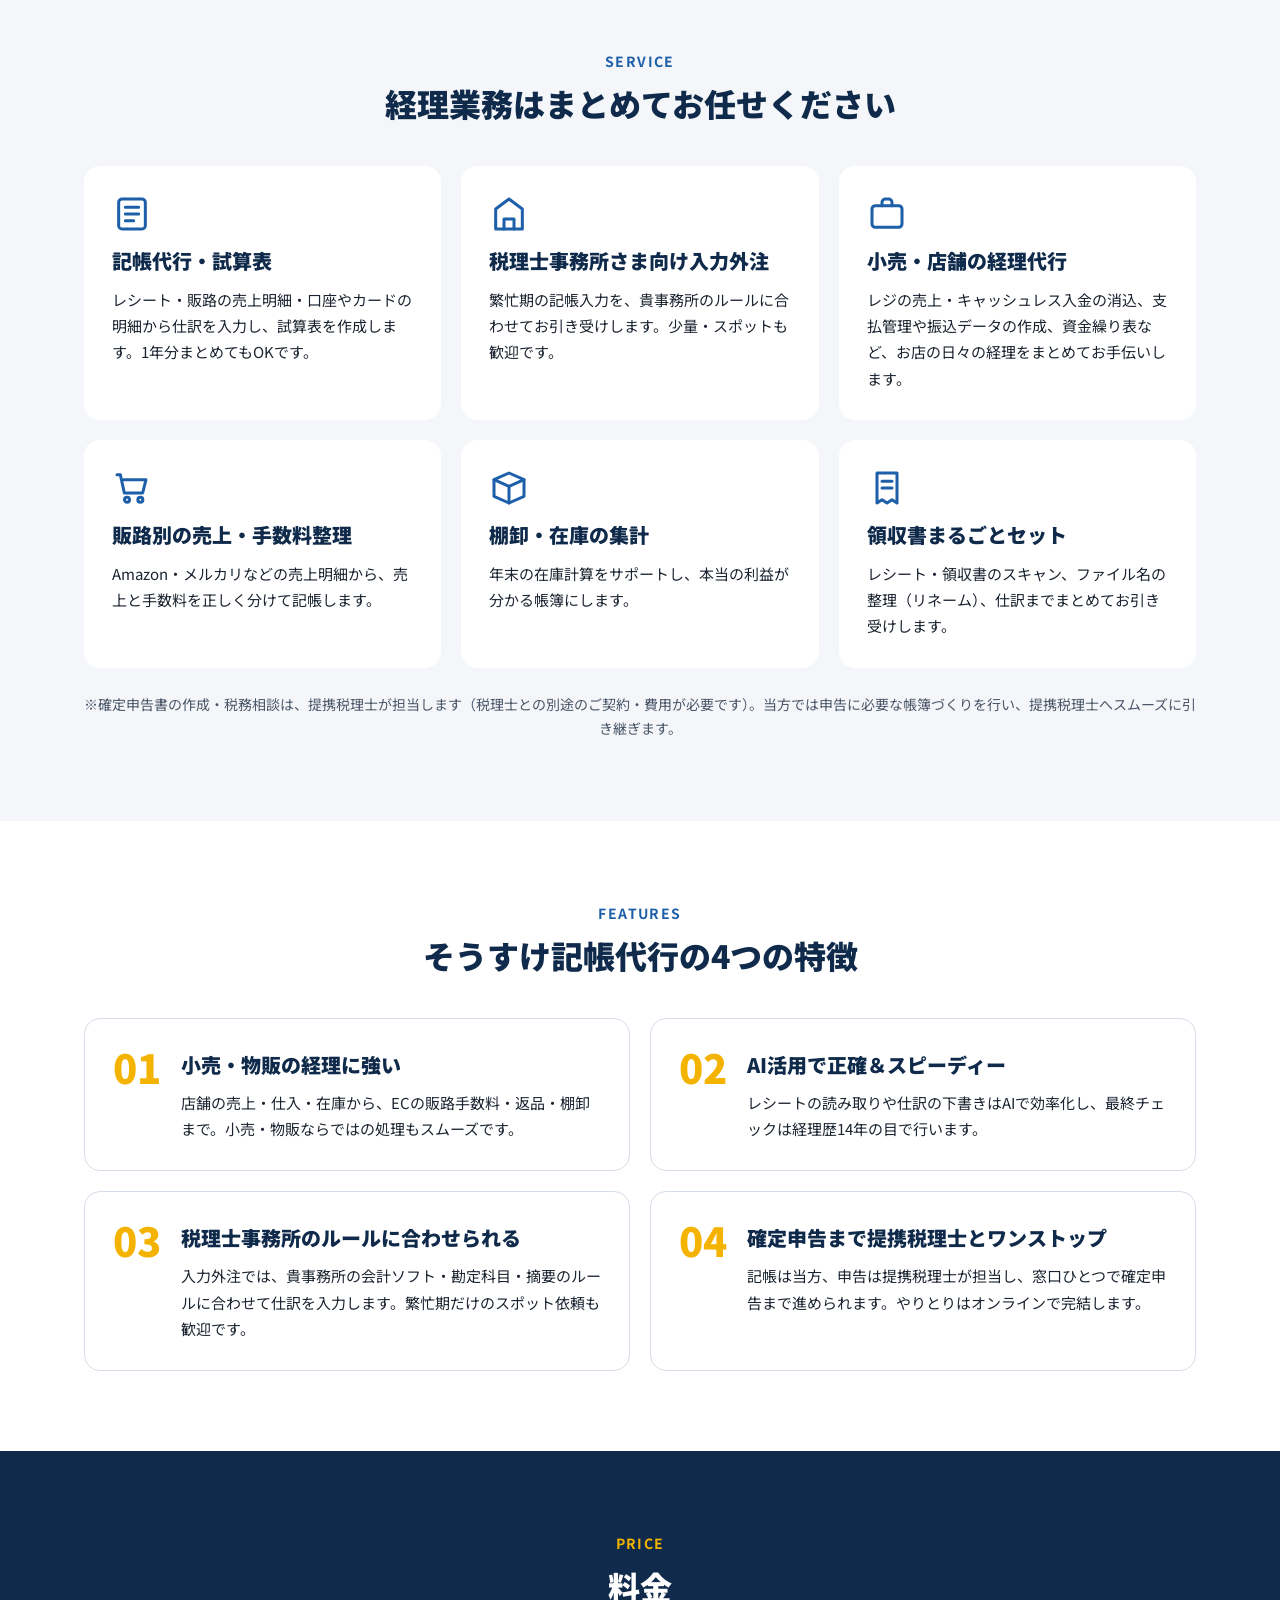
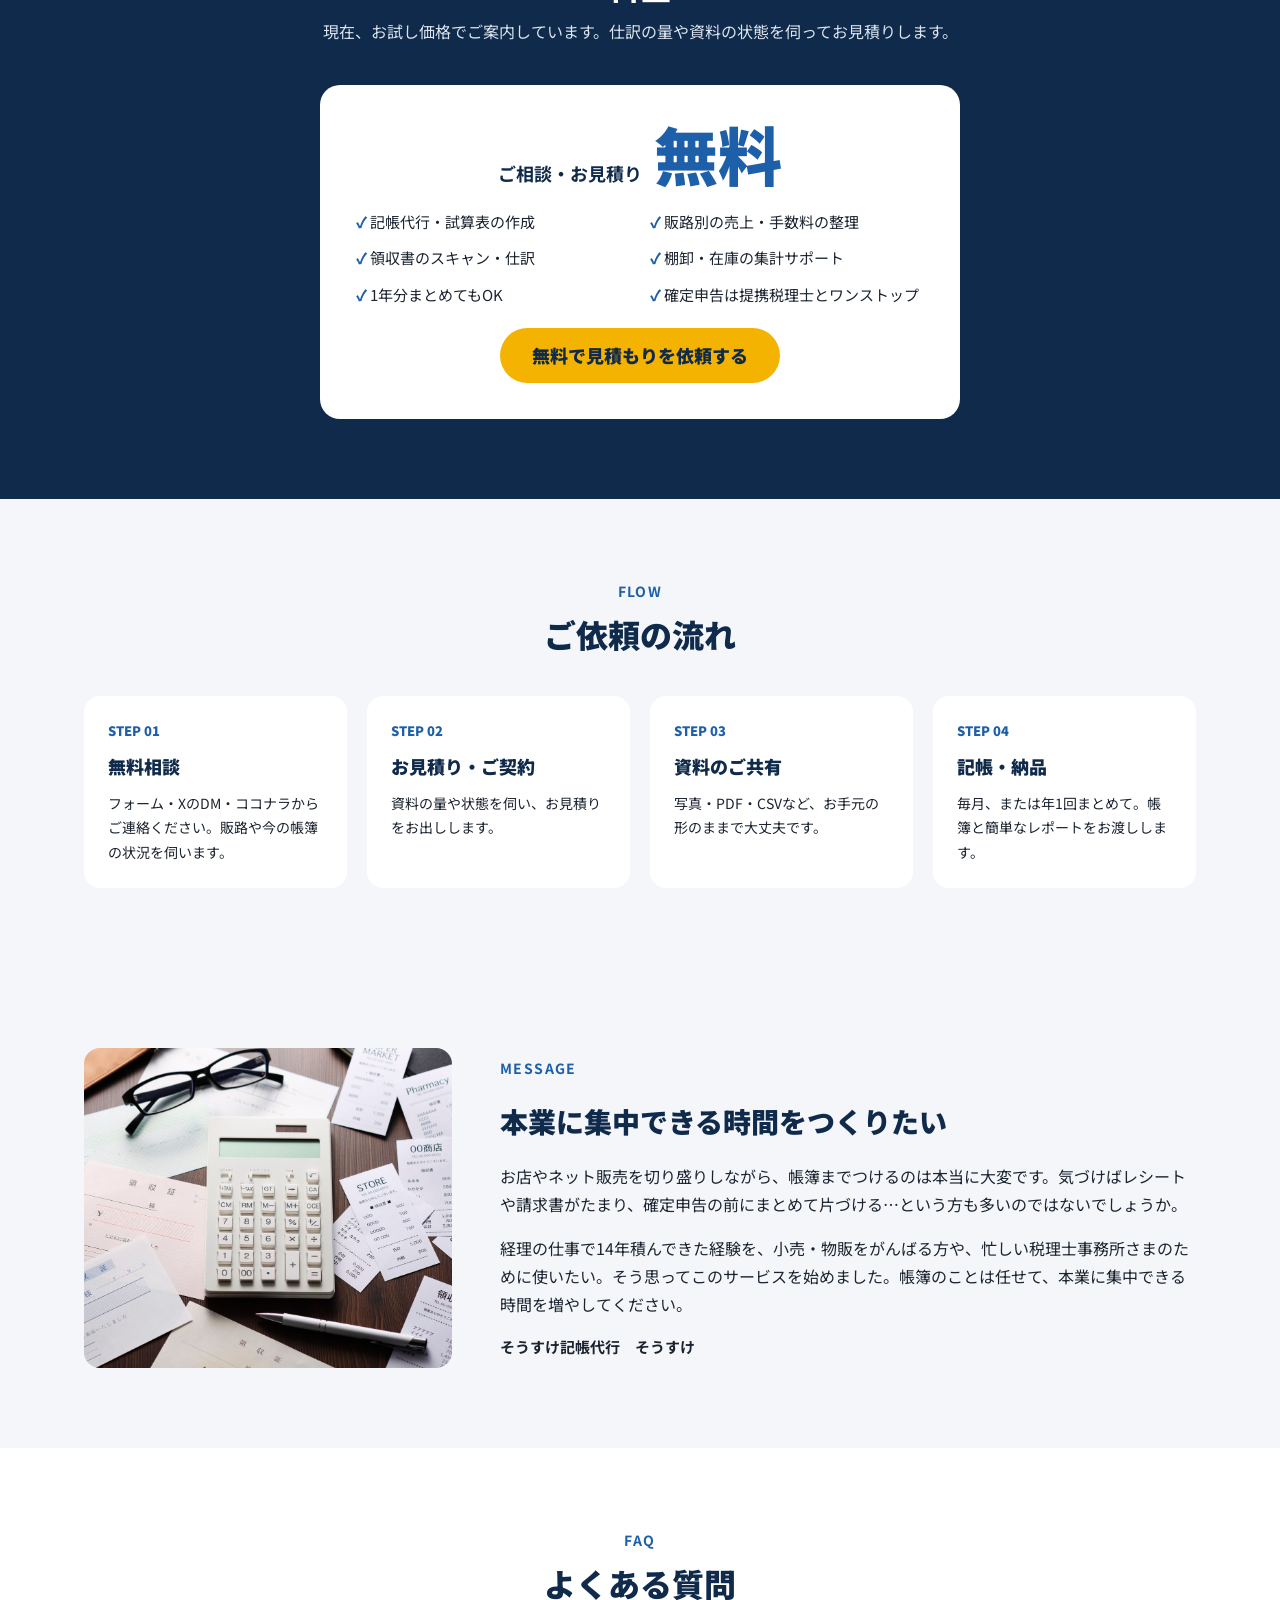
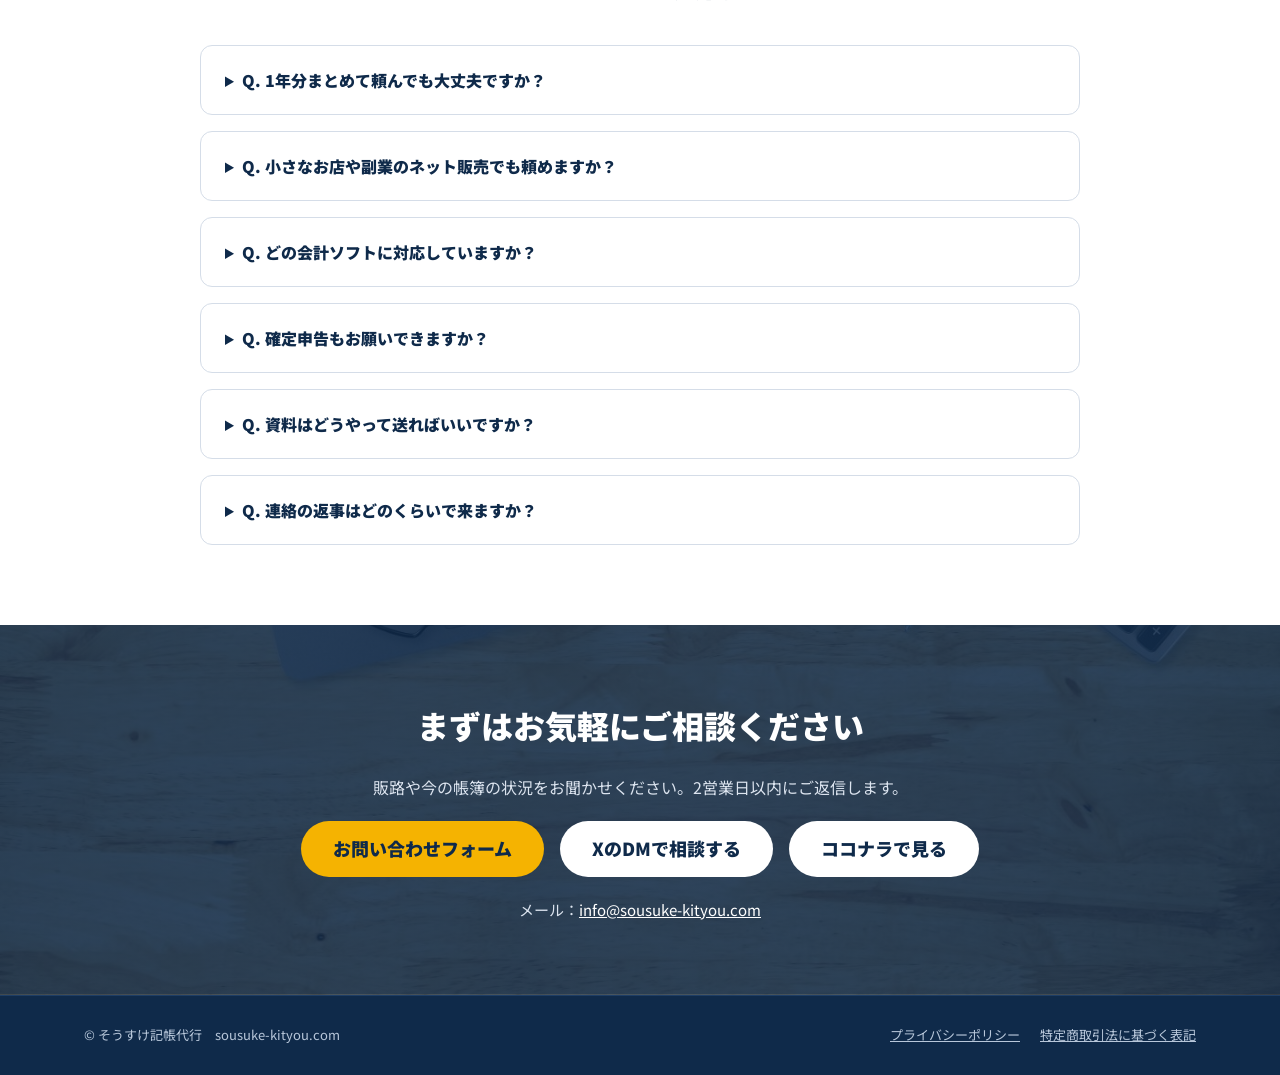
==== commit bd810b8d: "打ち出しを小売・物販と税理士事務所の入力外注に寄せる／確定申告を提携税理士とワンストップに Co-Authored-By: Claude Opus 5.5 <noreply@anthropic.com" ====
--- a/index.html
+++ b/index.html
@@ -3,12 +3,12 @@
 <head>
 <meta charset="utf-8">
 <meta name="viewport" content="width=device-width, initial-scale=1">
-<title>そうすけ記帳代行｜せどり・物販に強い記帳代行・経理代行</title>
-<meta name="description" content="せどり・物販に強い記帳代行・経理代行サービス。個人事業主から法人、小売・飲食まで対応。経理歴14年・簿記1級、AI活用で正確＆スピーディー。インボイス対応、税理士事務所からの入力外注も承ります。">
+<title>そうすけ記帳代行｜小売・物販の記帳代行・経理代行／税理士事務所の入力外注</title>
+<meta name="description" content="小売・物販の記帳代行・経理代行と、税理士事務所さまの記帳入力の外注を承ります。経理歴14年、AI活用で正確＆スピーディー。確定申告は提携税理士とワンストップで対応します。">
 <link rel="canonical" href="https://sousuke-kityou.com/">
 <meta property="og:type" content="website">
-<meta property="og:title" content="そうすけ記帳代行｜せどり・物販に強い記帳代行・経理代行">
-<meta property="og:description" content="帳簿が年末まで手つかず…という方もお気軽に。経理歴14年・簿記1級の記帳代行・経理代行です。">
+<meta property="og:title" content="そうすけ記帳代行｜小売・物販の記帳代行・経理代行／税理士事務所の入力外注">
+<meta property="og:description" content="小売・物販の経理から税理士事務所さまの入力外注まで。経理歴14年の記帳代行・経理代行です。">
 <meta property="og:url" content="https://sousuke-kityou.com/">
 <meta property="og:image" content="https://sousuke-kityou.com/assets/img/ogp.jpg">
 <meta name="twitter:card" content="summary_large_image">
@@ -24,10 +24,11 @@
   <div class="wrap">
     <a class="logo" href="./">
       <span class="logo__mark" aria-hidden="true">SK</span>
-      <span><span class="logo__name">そうすけ記帳代行</span><span class="logo__sub">せどり・物販の経理サポート</span></span>
+      <span><span class="logo__name">そうすけ記帳代行</span><span class="logo__sub">小売・物販の経理サポート</span></span>
     </a>
     <nav class="gnav" aria-label="メインメニュー">
       <a href="#service">サービス</a>
+      <a href="#tax-office">税理士事務所の方へ</a>
       <a href="#price">料金</a>
       <a href="#flow">ご依頼の流れ</a>
       <a href="#faq">よくある質問</a>
@@ -40,11 +41,11 @@
 <section class="hero">
   <div class="wrap">
     <div class="hero__text">
-      <span class="pill">せどり・物販に強い 記帳代行・経理代行</span>
+      <span class="pill">小売・物販の記帳代行・経理代行／税理士事務所の入力外注</span>
       <h1>仕入れも売上も、<br><span>帳簿づけはまるごと</span><br>お任せください。</h1>
-      <p class="hero__lead">個人事業主から法人、小売・飲食まで対応。帳簿が年末まで手つかず…という方も、お気軽にご相談ください。</p>
+      <p class="hero__lead">お店やネット販売の記帳・経理から、税理士事務所さまの記帳入力の外注まで。確定申告は提携税理士とワンストップで対応します。</p>
       <ul class="tags">
-        <li>経理歴14年</li><li>日商簿記1級</li><li>AI活用で正確＆スピーディー</li><li>インボイス対応</li>
+        <li>経理歴14年</li><li>小売・物販に対応</li><li>税理士事務所の入力外注</li><li>確定申告までワンストップ</li><li>インボイス対応</li>
       </ul>
       <div class="hero__cta">
         <a class="btn btn--amber" href="#contact">無料で相談する</a>
@@ -65,10 +66,10 @@
 <section class="sec sec--ground">
   <div class="wrap split">
     <div class="split__text">
-      <h2 class="h2">物販の帳簿は、<br>物販を知っている人に。</h2>
-      <p>Amazon・メルカリなどの物販は、販路ごとの手数料やポイント仕入れ、返品、棚卸など、帳簿づけが複雑になりがちです。</p>
-      <p>そうすけ記帳代行の中の人は、経理歴14年・日商簿記1級の会社員で、自分でもせどりをしています。物販ならではのお金の流れを分かったうえで、帳簿を整えます。</p>
-      <p>もちろん、法人・小売・飲食など他の業種のご依頼もお受けしています。</p>
+      <h2 class="h2">小売・物販の経理は、<br>現場の数字を知っている人に。</h2>
+      <p>小売・物販の経理は、レジや販路ごとの売上、仕入れ、在庫（棚卸）、キャッシュレスやECの手数料など、帳簿づけが複雑になりがちです。</p>
+      <p>そうすけ記帳代行の中の人は、経理歴14年の会社員です。日々の記帳から月次決算、棚卸まで実務で担当してきた経験をもとに、売上・仕入・在庫の流れを分かったうえで帳簿を整えます。自分でもネット物販をしているので、ECの売上や手数料の処理にも慣れています。</p>
+      <p>税理士事務所さまからの記帳入力の外注や、飲食など他の業種のご依頼もお受けしています。</p>
     </div>
     <div class="split__media illust-card">
       <img src="assets/img/illust-man-laptop.png" alt="ノートパソコンで作業する男性のイラスト" width="1344" height="1080">
@@ -98,7 +99,7 @@
       </div>
       <ul class="worries__list">
         <li>帳簿が年末まで手つかずで、確定申告が近づくと焦る…</li>
-        <li>Amazon・メルカリなど、販路ごとの売上や手数料がバラバラ…</li>
+        <li>店舗・ネットなど、販路ごとの売上や手数料がバラバラ…</li>
         <li>副業で始めたけど、税金や帳簿のことを考えていなかった…</li>
         <li>仕入れと在庫の計算が面倒で、本当の利益が分からない…</li>
         <li>レシートや領収書がたまる一方で、手をつける気になれない…</li>
@@ -113,9 +114,39 @@
   <div class="wrap photo-band">
     <img src="assets/img/box-hands.jpg" alt="段ボール箱を手に持っている様子" width="720" height="1080">
     <div class="photo-band__text">
-      <span class="eyebrow">FOR SEDORI</span>
-      <h2>仕入れ・販売・在庫の流れに沿って、<br>帳簿をまとめて整えます</h2>
-      <p>仕入れのレシート、販路ごとの売上明細、カードや口座の明細をつき合わせて記帳。年末の棚卸まで見据えて、本当の利益が分かる帳簿にします。</p>
+      <span class="eyebrow">RETAIL &amp; EC</span>
+      <h2>店舗もネット販売も、<br>仕入れ・販売・在庫の流れに沿って整えます</h2>
+      <p>レジの日報や販路ごとの売上明細、仕入れの請求書、カードや口座の明細をつき合わせて記帳。年末の棚卸まで見据えて、本当の利益が分かる帳簿にします。</p>
+    </div>
+  </div>
+</section>
+
+<section class="sec" id="tax-office">
+  <div class="wrap">
+    <div class="head">
+      <span class="eyebrow">FOR TAX ACCOUNTANTS</span>
+      <h2 class="h2">税理士事務所の方へ</h2>
+      <p class="lead">繁忙期の記帳入力、外注しませんか。経理歴14年の担当者が、貴事務所のルールに合わせて仕訳入力を行います。小売・物販・飲食のお客さまの入力も得意です。</p>
+    </div>
+    <div class="grid2">
+      <div class="box">
+        <h3>こんなときにご相談ください</h3>
+        <ul>
+          <li>確定申告・決算の時期に入力が追いつかない</li>
+          <li>物販・小売のお客さまの入力に手間がかかる</li>
+          <li>スタッフの退職・休職で入力の手が足りない</li>
+          <li>スポットで1件だけお願いしたい</li>
+        </ul>
+      </div>
+      <div class="box">
+        <h3>お任せいただけること</h3>
+        <ul>
+          <li>貴事務所の会計ソフト・ルールに合わせた仕訳入力</li>
+          <li>領収書のスキャン・リネームからの一括対応</li>
+          <li>販路別の売上・手数料の整理</li>
+          <li>少量・スポットのご依頼も歓迎</li>
+        </ul>
+      </div>
     </div>
   </div>
 </section>
@@ -133,32 +164,32 @@
         <p>レシート・販路の売上明細・口座やカードの明細から仕訳を入力し、試算表を作成します。1年分まとめてもOKです。</p>
       </div>
       <div class="card">
+        <svg aria-hidden="true" viewBox="0 0 24 24" fill="none" stroke="#1D5FA8" stroke-width="1.8" stroke-linecap="round" stroke-linejoin="round"><path d="M4 21V9l8-6 8 6v12z"/><path d="M9 21v-6h6v6"/></svg>
+        <h3>税理士事務所さま向け入力外注</h3>
+        <p>繁忙期の記帳入力を、貴事務所のルールに合わせてお引き受けします。少量・スポットも歓迎です。</p>
+      </div>
+      <div class="card">
+        <svg aria-hidden="true" viewBox="0 0 24 24" fill="none" stroke="#1D5FA8" stroke-width="1.8" stroke-linecap="round" stroke-linejoin="round"><rect x="3" y="7" width="18" height="13" rx="2"/><path d="M9 7V5a2 2 0 0 1 2-2h2a2 2 0 0 1 2 2v2"/></svg>
+        <h3>小売・店舗の経理代行</h3>
+        <p>レジの売上・キャッシュレス入金の消込、支払管理や振込データの作成、資金繰り表など、お店の日々の経理をまとめてお手伝いします。</p>
+      </div>
+      <div class="card">
         <svg aria-hidden="true" viewBox="0 0 24 24" fill="none" stroke="#1D5FA8" stroke-width="1.8" stroke-linecap="round" stroke-linejoin="round"><path d="M3 4h2l2.4 11h11l2-8H7"/><circle cx="9" cy="19" r="1.5"/><circle cx="17" cy="19" r="1.5"/></svg>
         <h3>販路別の売上・手数料整理</h3>
         <p>Amazon・メルカリなどの売上明細から、売上と手数料を正しく分けて記帳します。</p>
       </div>
       <div class="card">
+        <svg aria-hidden="true" viewBox="0 0 24 24" fill="none" stroke="#1D5FA8" stroke-width="1.8" stroke-linecap="round" stroke-linejoin="round"><path d="M3 7l9-4 9 4-9 4z"/><path d="M3 7v10l9 4 9-4V7"/><path d="M12 11v10"/></svg>
+        <h3>棚卸・在庫の集計</h3>
+        <p>年末の在庫計算をサポートし、本当の利益が分かる帳簿にします。</p>
+      </div>
+      <div class="card">
         <svg aria-hidden="true" viewBox="0 0 24 24" fill="none" stroke="#1D5FA8" stroke-width="1.8" stroke-linecap="round" stroke-linejoin="round"><path d="M6 3h12v18l-3-2-3 2-3-2-3 2z"/><path d="M9 8h6M9 12h6"/></svg>
         <h3>領収書まるごとセット</h3>
         <p>レシート・領収書のスキャン、ファイル名の整理（リネーム）、仕訳までまとめてお引き受けします。</p>
       </div>
-      <div class="card">
-        <svg aria-hidden="true" viewBox="0 0 24 24" fill="none" stroke="#1D5FA8" stroke-width="1.8" stroke-linecap="round" stroke-linejoin="round"><path d="M3 7l9-4 9 4-9 4z"/><path d="M3 7v10l9 4 9-4V7"/><path d="M12 11v10"/></svg>
-        <h3>棚卸・在庫の集計</h3>
-        <p>年末の在庫計算をサポートし、本当の利益が分かる帳簿にします。</p>
-      </div>
-      <div class="card">
-        <svg aria-hidden="true" viewBox="0 0 24 24" fill="none" stroke="#1D5FA8" stroke-width="1.8" stroke-linecap="round" stroke-linejoin="round"><rect x="3" y="7" width="18" height="13" rx="2"/><path d="M9 7V5a2 2 0 0 1 2-2h2a2 2 0 0 1 2 2v2"/></svg>
-        <h3>経理代行（法人・店舗）</h3>
-        <p>支払管理や振込データの作成、資金繰り表など、日々の経理をまとめてお手伝いします。</p>
-      </div>
-      <div class="card">
-        <svg aria-hidden="true" viewBox="0 0 24 24" fill="none" stroke="#1D5FA8" stroke-width="1.8" stroke-linecap="round" stroke-linejoin="round"><path d="M4 21V9l8-6 8 6v12z"/><path d="M9 21v-6h6v6"/></svg>
-        <h3>税理士事務所さま向け入力外注</h3>
-        <p>繁忙期の記帳入力を、貴事務所のルールに合わせてお引き受けします。少量・スポットも歓迎です。</p>
-      </div>
-    </div>
-    <p class="note">※確定申告書の作成や税務相談は税理士の業務のため、お受けしていません。ご自身での申告や税理士さんへの引き継ぎがスムーズにできる帳簿に整えます。</p>
+    </div>
+    <p class="note">※確定申告書の作成・税務相談は、提携税理士が担当します（税理士との別途のご契約・費用が必要です）。当方では申告に必要な帳簿づくりを行い、提携税理士へスムーズに引き継ぎます。</p>
   </div>
 </section>
 
@@ -169,10 +200,10 @@
       <h2 class="h2">そうすけ記帳代行の4つの特徴</h2>
     </div>
     <div class="grid2">
-      <div class="feature"><span class="feature__num">01</span><div><h3>せどり・物販の帳簿に強い</h3><p>自分でもせどりをしているので、販路手数料・ポイント仕入れ・返品・棚卸など物販特有の処理もスムーズです。</p></div></div>
-      <div class="feature"><span class="feature__num">02</span><div><h3>AI活用で正確＆スピーディー</h3><p>レシートの読み取りや仕訳の下書きはAIで効率化し、最終チェックは経理歴14年・簿記1級の目で行います。</p></div></div>
-      <div class="feature"><span class="feature__num">03</span><div><h3>自分でできるまでサポート</h3><p>丸投げはもちろん歓迎。仕訳のルールや会計ソフトの使い方もお伝えするので、「来年からは自分で」も応援します。</p></div></div>
-      <div class="feature"><span class="feature__num">04</span><div><h3>オンラインで完結</h3><p>資料はスマホで撮った写真やCSVでOK。全国どこからでもご依頼いただけます。</p></div></div>
+      <div class="feature"><span class="feature__num">01</span><div><h3>小売・物販の経理に強い</h3><p>店舗の売上・仕入・在庫から、ECの販路手数料・返品・棚卸まで。小売・物販ならではの処理もスムーズです。</p></div></div>
+      <div class="feature"><span class="feature__num">02</span><div><h3>AI活用で正確＆スピーディー</h3><p>レシートの読み取りや仕訳の下書きはAIで効率化し、最終チェックは経理歴14年の目で行います。</p></div></div>
+      <div class="feature"><span class="feature__num">03</span><div><h3>税理士事務所のルールに合わせられる</h3><p>入力外注では、貴事務所の会計ソフト・勘定科目・摘要のルールに合わせて仕訳を入力します。繁忙期だけのスポット依頼も歓迎です。</p></div></div>
+      <div class="feature"><span class="feature__num">04</span><div><h3>確定申告まで提携税理士とワンストップ</h3><p>記帳は当方、申告は提携税理士が担当し、窓口ひとつで確定申告まで進められます。やりとりはオンラインで完結します。</p></div></div>
     </div>
   </div>
 </section>
@@ -192,7 +223,7 @@
         <li>領収書のスキャン・仕訳</li>
         <li>棚卸・在庫の集計サポート</li>
         <li>1年分まとめてもOK</li>
-        <li>個人事業主・法人どちらも</li>
+        <li>確定申告は提携税理士とワンストップ</li>
       </ul>
       <a class="btn btn--amber" href="#contact">無料で見積もりを依頼する</a>
     </div>
@@ -214,35 +245,6 @@
   </div>
 </section>
 
-<section class="sec">
-  <div class="wrap">
-    <div class="head">
-      <span class="eyebrow">FOR TAX ACCOUNTANTS</span>
-      <h2 class="h2">税理士事務所の方へ</h2>
-      <p class="lead">繁忙期の記帳入力、外注しませんか。経理歴14年・簿記1級の担当者が、貴事務所のルールに合わせて仕訳入力を行います。</p>
-    </div>
-    <div class="grid2">
-      <div class="box">
-        <h3>こんなときにご相談ください</h3>
-        <ul>
-          <li>確定申告の時期に入力が追いつかない</li>
-          <li>物販・小売のお客さまの入力に手間がかかる</li>
-          <li>スタッフの退職・休職で入力の手が足りない</li>
-          <li>スポットで1件だけお願いしたい</li>
-        </ul>
-      </div>
-      <div class="box">
-        <h3>お任せいただけること</h3>
-        <ul>
-          <li>貴事務所の会計ソフト・ルールに合わせた仕訳入力</li>
-          <li>領収書のスキャン・リネームからの一括対応</li>
-          <li>販路別の売上・手数料の整理</li>
-          <li>少量・スポットのご依頼も歓迎</li>
-        </ul>
-      </div>
-    </div>
-  </div>
-</section>
 
 <section class="sec sec--ground">
   <div class="wrap split message">
@@ -250,8 +252,8 @@
     <div class="message__text">
       <span class="eyebrow">MESSAGE</span>
       <h2>本業に集中できる時間をつくりたい</h2>
-      <p>自分でもせどりをしているので、仕入れや販売の合間に帳簿をつける大変さはよく分かります。気づけばレシートがたまり、確定申告の前にまとめて片づける…という方も多いのではないでしょうか。</p>
-      <p>経理の仕事で14年積んできた経験を、物販をがんばる方のために使いたい。そう思ってこのサービスを始めました。帳簿のことは任せて、本業に集中できる時間を増やしてください。</p>
+      <p>お店やネット販売を切り盛りしながら、帳簿までつけるのは本当に大変です。気づけばレシートや請求書がたまり、確定申告の前にまとめて片づける…という方も多いのではないでしょうか。</p>
+      <p>経理の仕事で14年積んできた経験を、小売・物販をがんばる方や、忙しい税理士事務所さまのために使いたい。そう思ってこのサービスを始めました。帳簿のことは任せて、本業に集中できる時間を増やしてください。</p>
       <p class="message__sign">そうすけ記帳代行　そうすけ</p>
     </div>
   </div>
@@ -265,9 +267,9 @@
     </div>
     <div class="faq">
       <details><summary>Q. 1年分まとめて頼んでも大丈夫ですか？</summary><p>はい、大丈夫です。年末まで手つかずの帳簿も、まとめてお引き受けします。</p></details>
-      <details><summary>Q. 副業のせどりでも頼めますか？</summary><p>もちろんです。会社員の副業せどりの方も歓迎です。</p></details>
+      <details><summary>Q. 小さなお店や副業のネット販売でも頼めますか？</summary><p>もちろんです。個人の小さなお店や、副業のネット販売の方も歓迎です。</p></details>
       <details><summary>Q. どの会計ソフトに対応していますか？</summary><p>freee・マネーフォワード・弥生など、主要なクラウド会計ソフトに対応しています。お持ちでない場合もご相談ください。</p></details>
-      <details><summary>Q. 確定申告もお願いできますか？</summary><p>申告書の作成や税務のご相談は税理士の業務のため、お受けしていません。帳簿を整えて、ご自身での申告や税理士さんへの引き継ぎがスムーズにできる状態にします。</p></details>
+      <details><summary>Q. 確定申告もお願いできますか？</summary><p>はい、提携税理士とワンストップで対応します。当方で帳簿を整え、申告書の作成・提出や税務のご相談は提携税理士が行います（税理士との別途のご契約・費用が必要です）。</p></details>
       <details><summary>Q. 資料はどうやって送ればいいですか？</summary><p>スマホで撮ったレシートの写真、PDF、販路の売上CSVなどをオンラインで共有していただければOKです。</p></details>
       <details><summary>Q. 連絡の返事はどのくらいで来ますか？</summary><p>原則24時間以内にお返事します。XのDMからのご連絡も歓迎です。</p></details>
     </div>
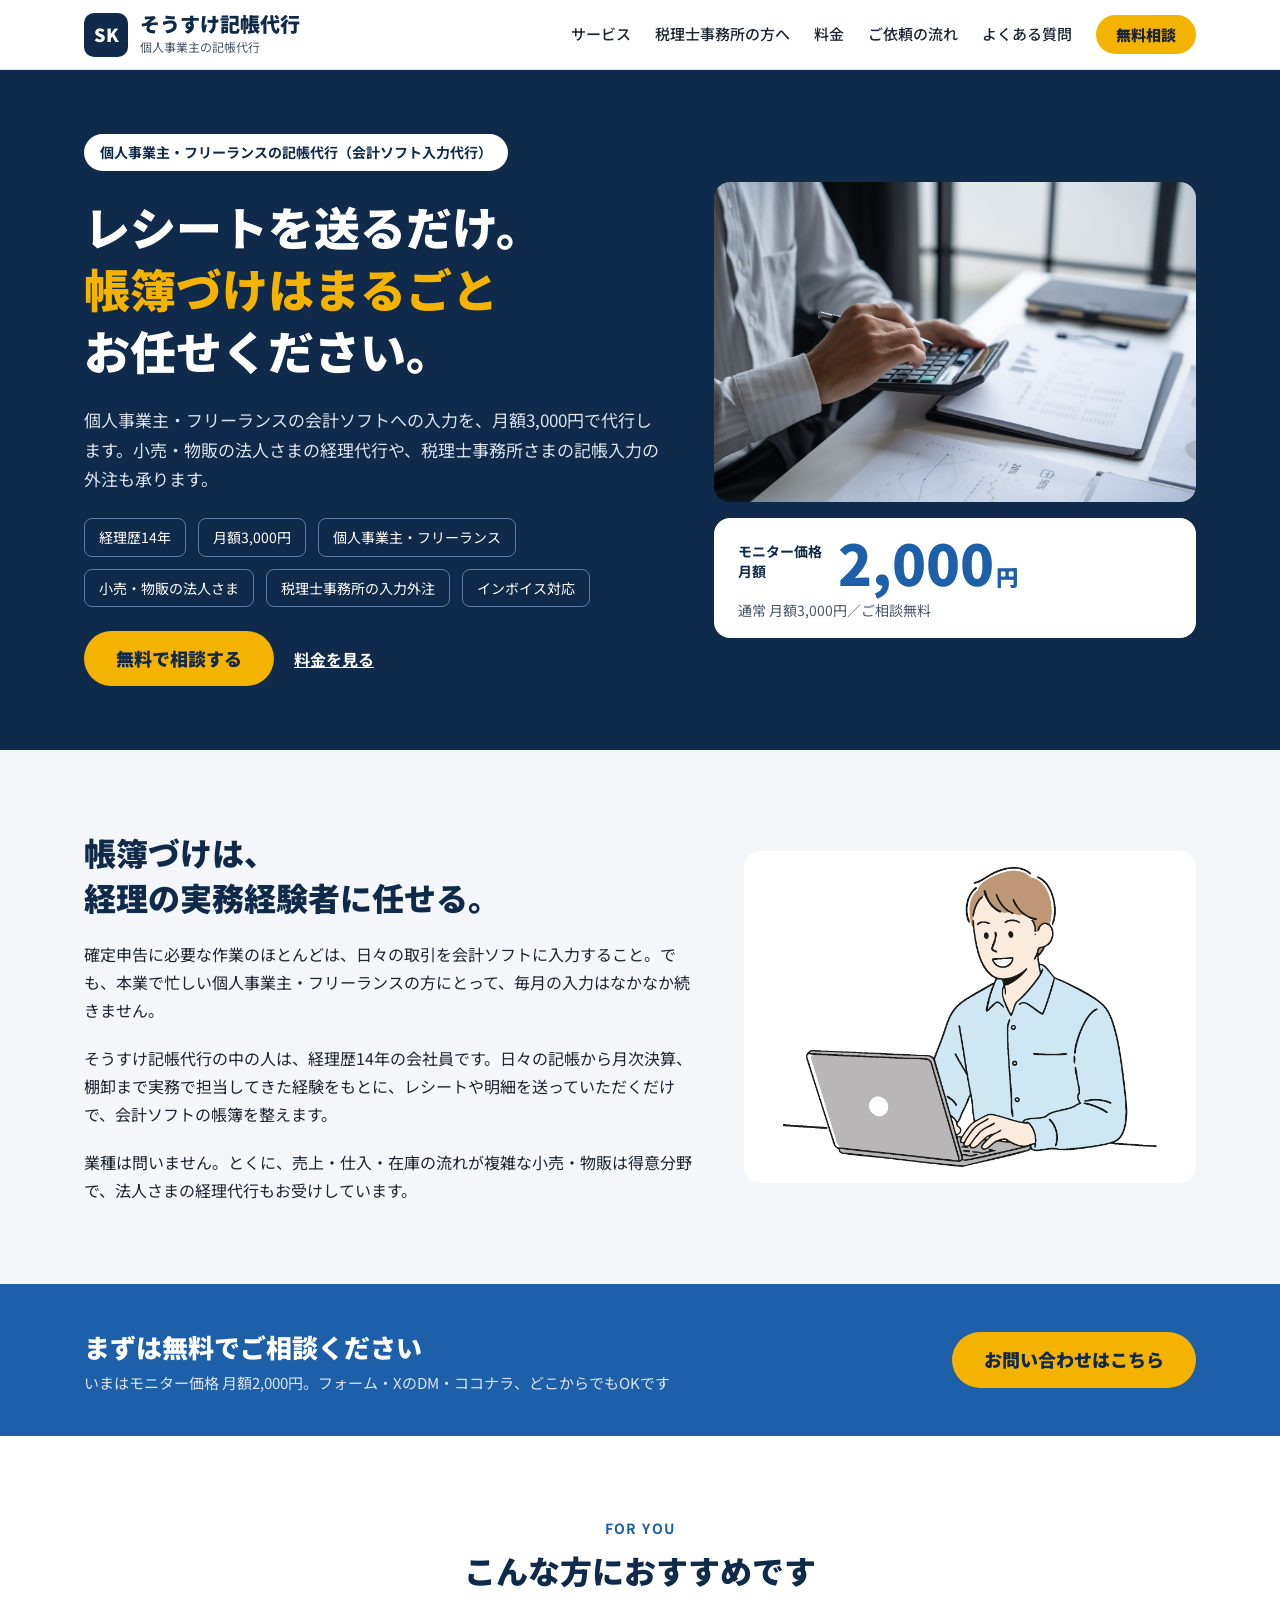
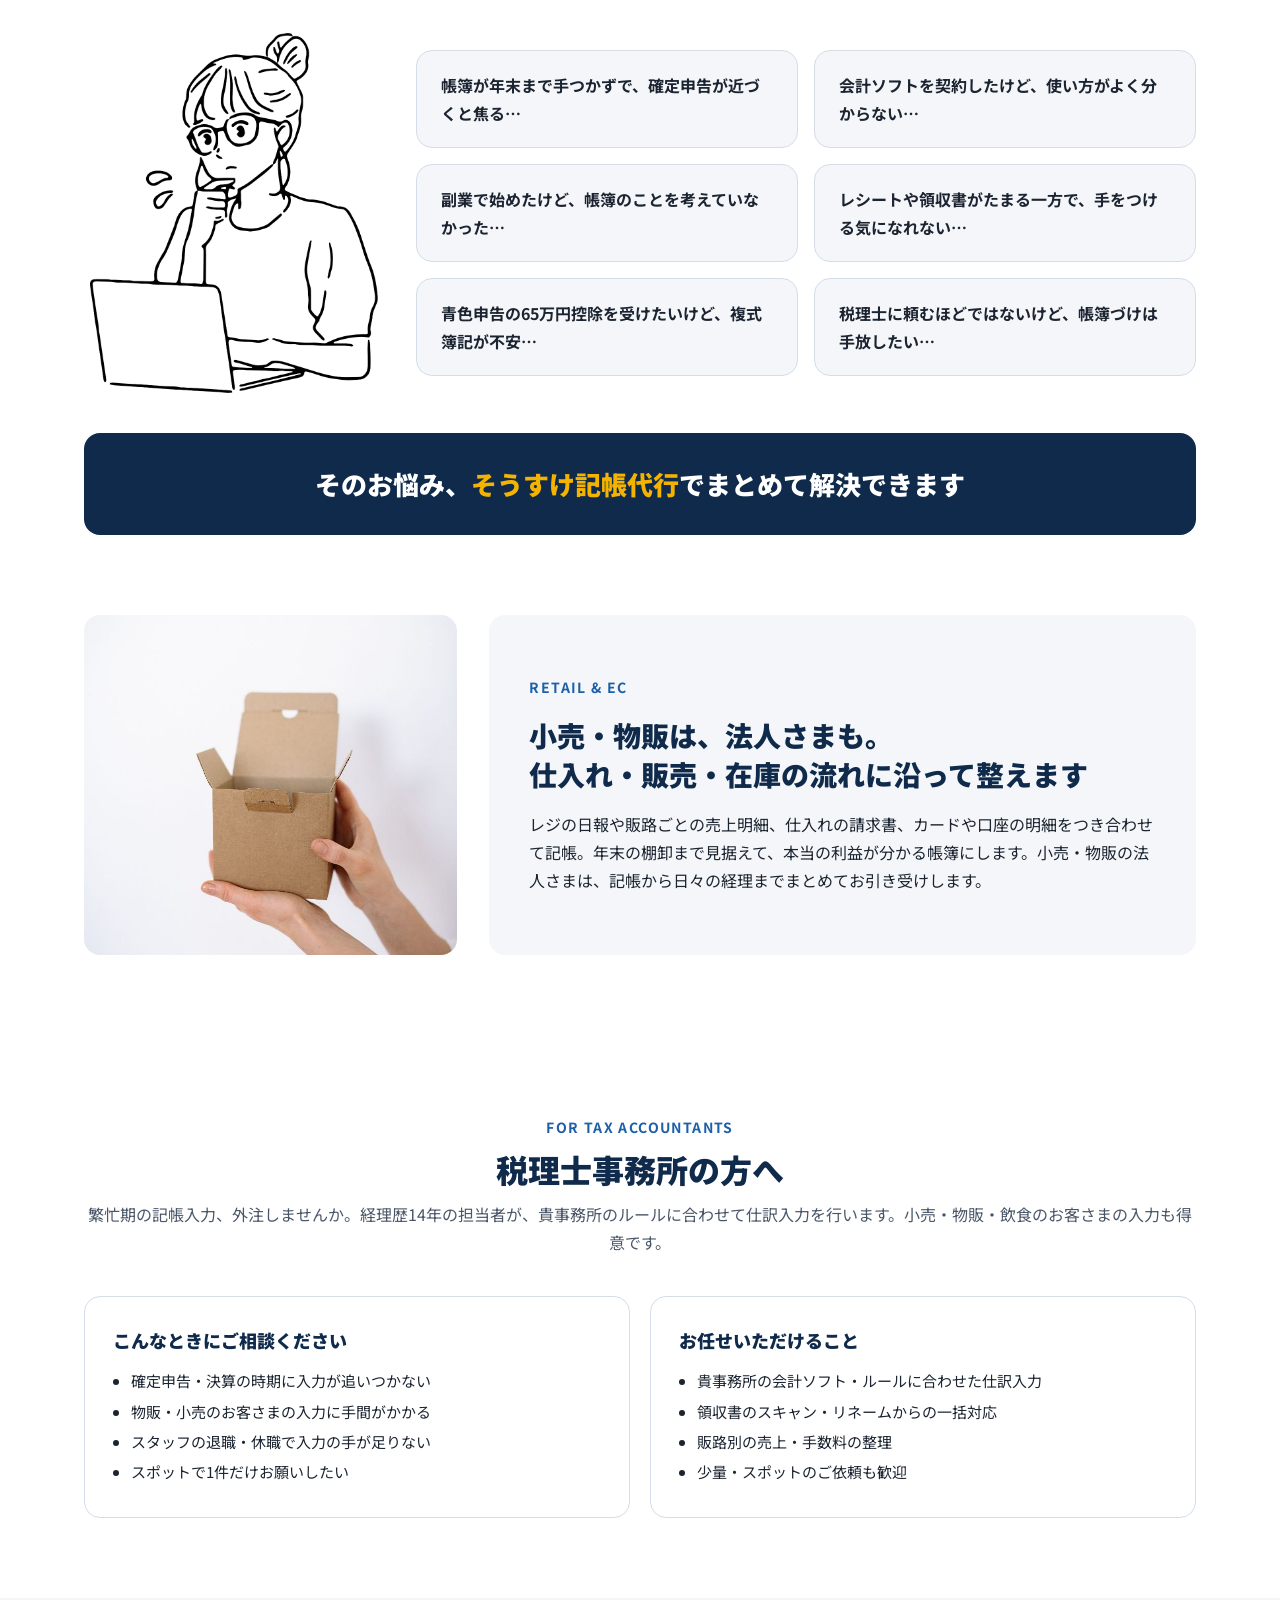
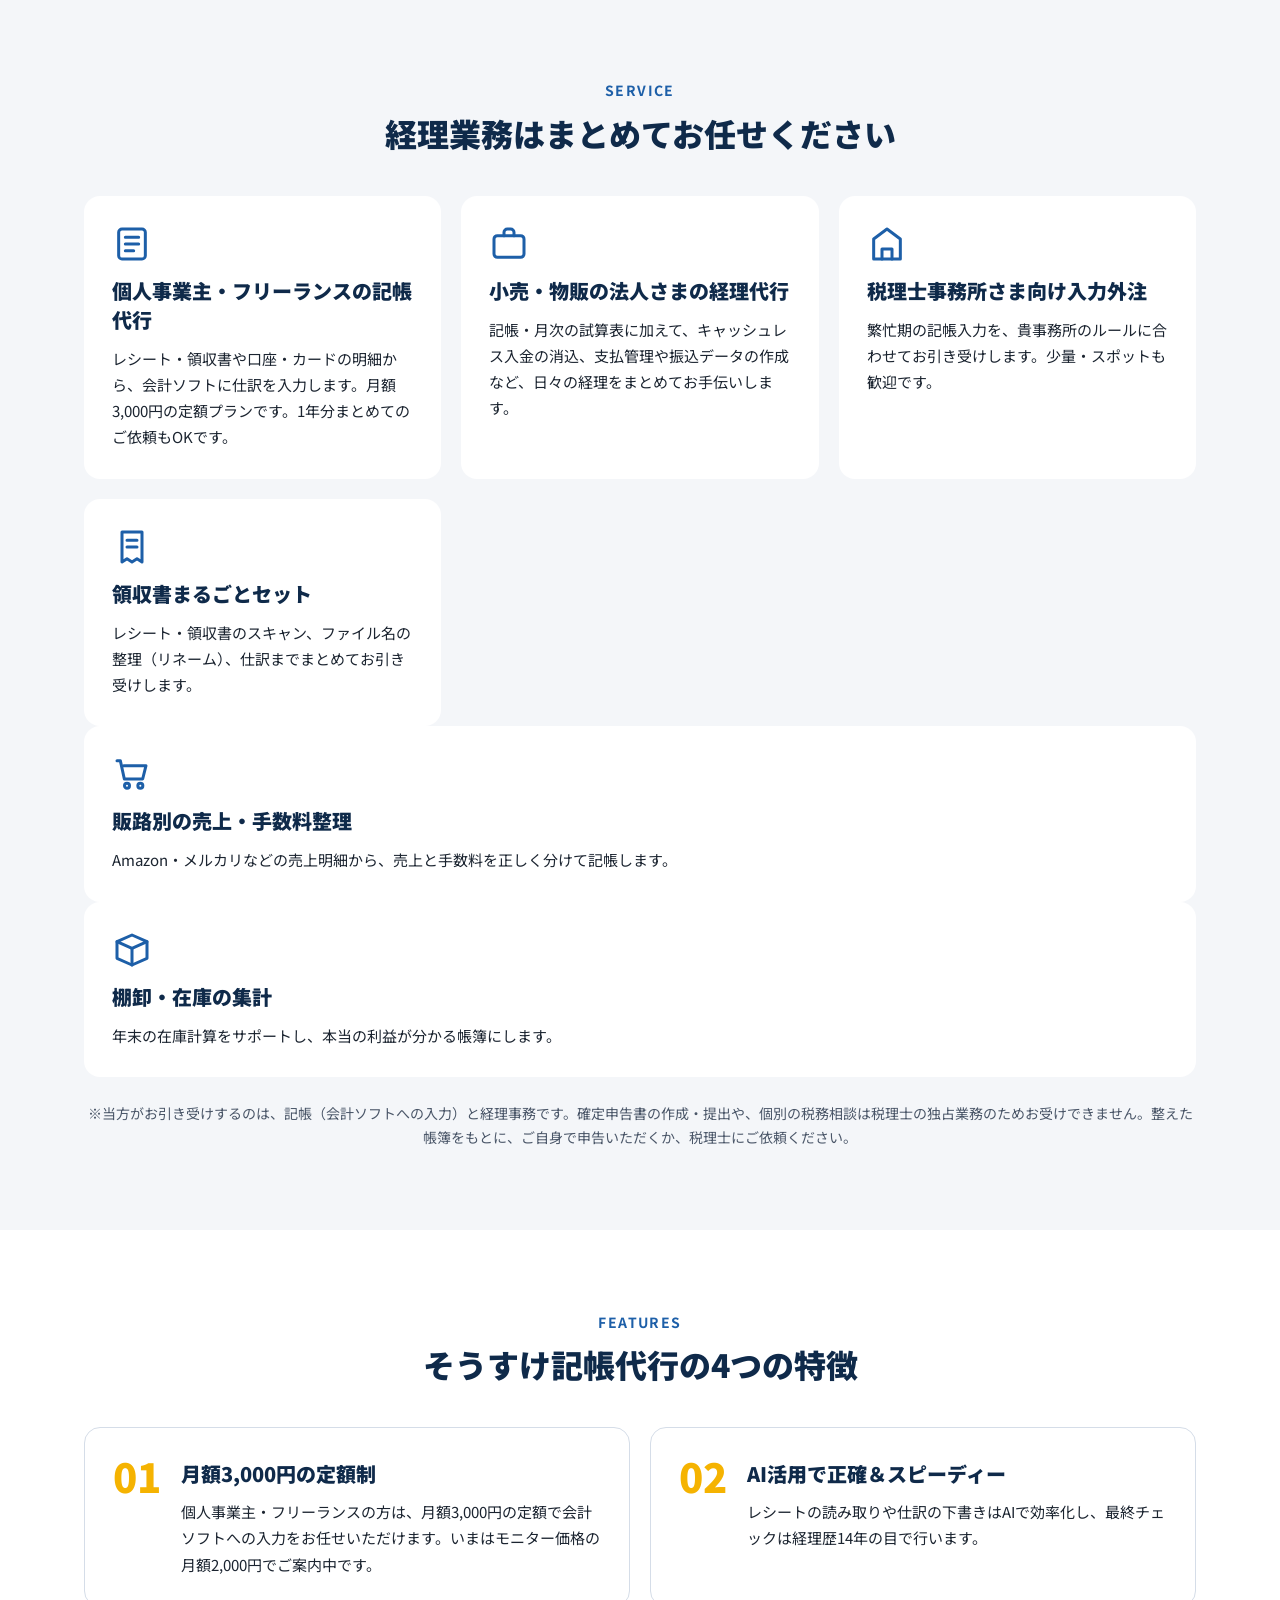
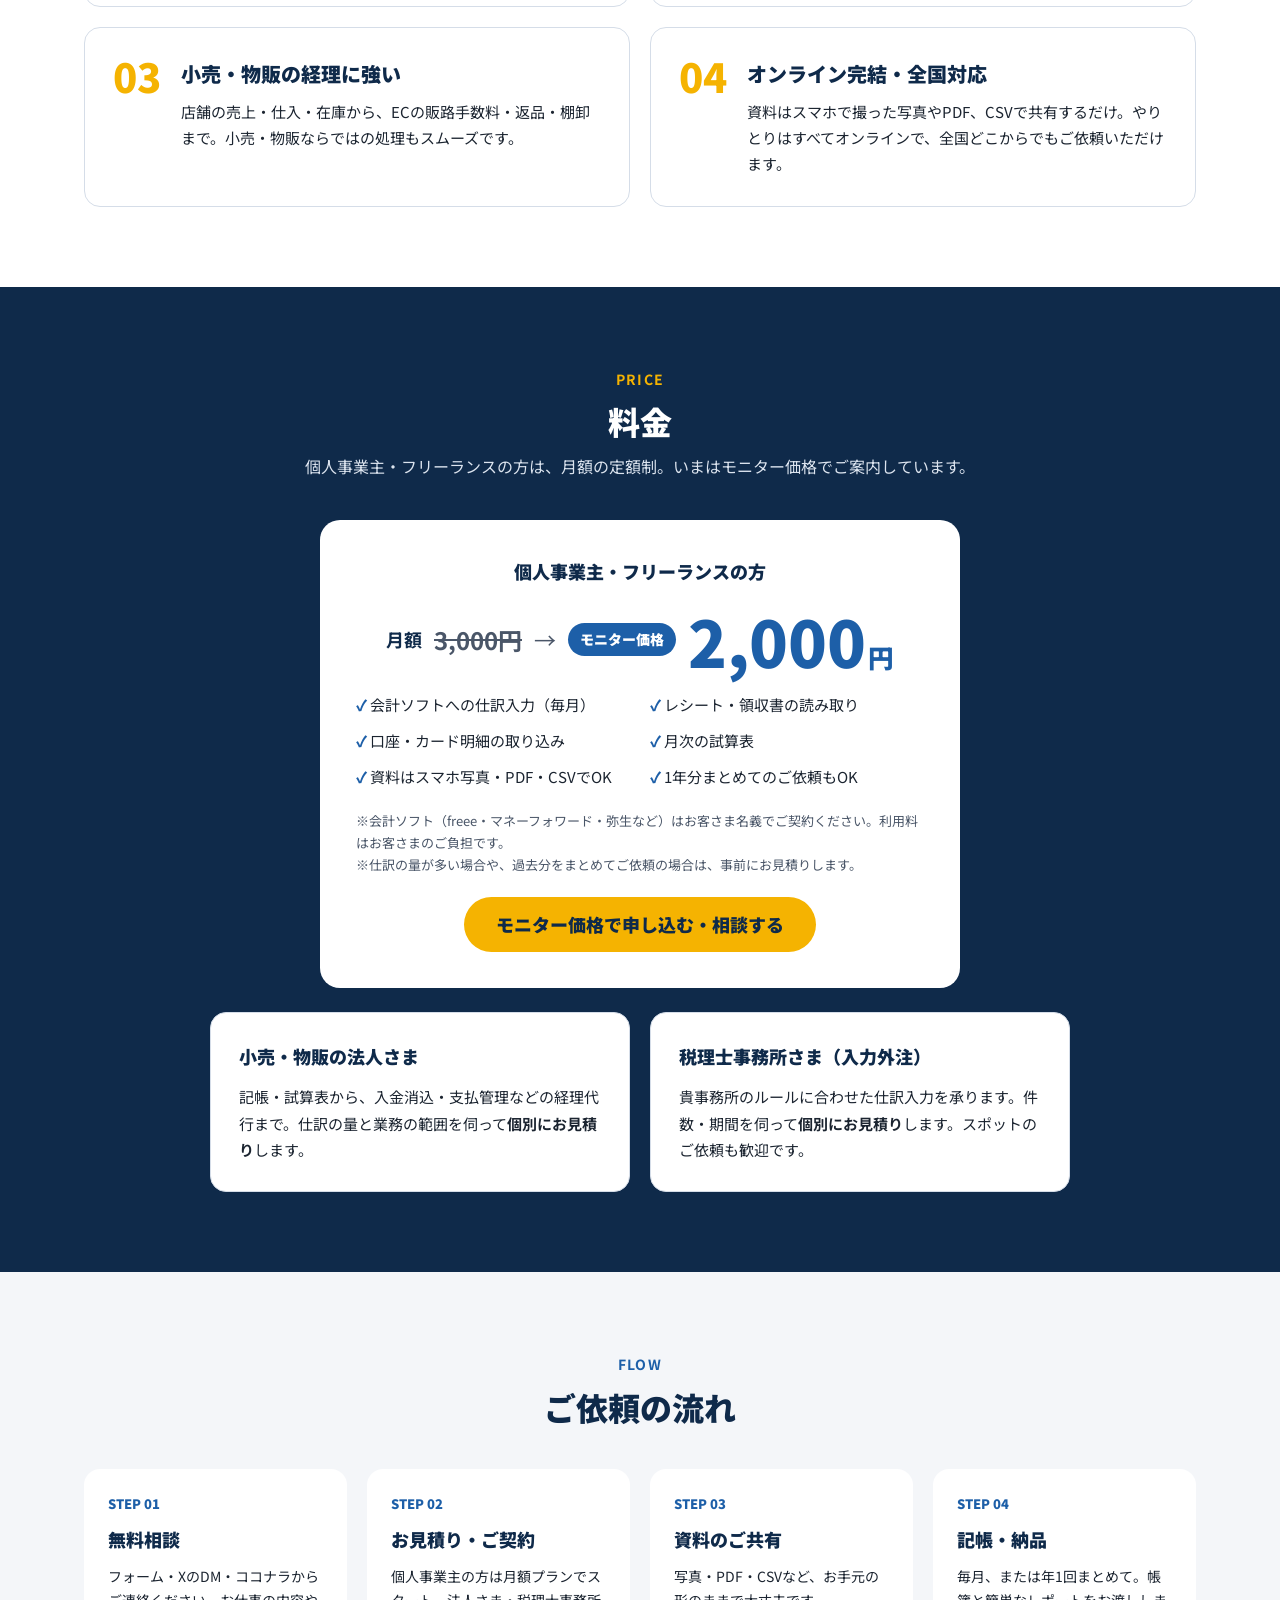
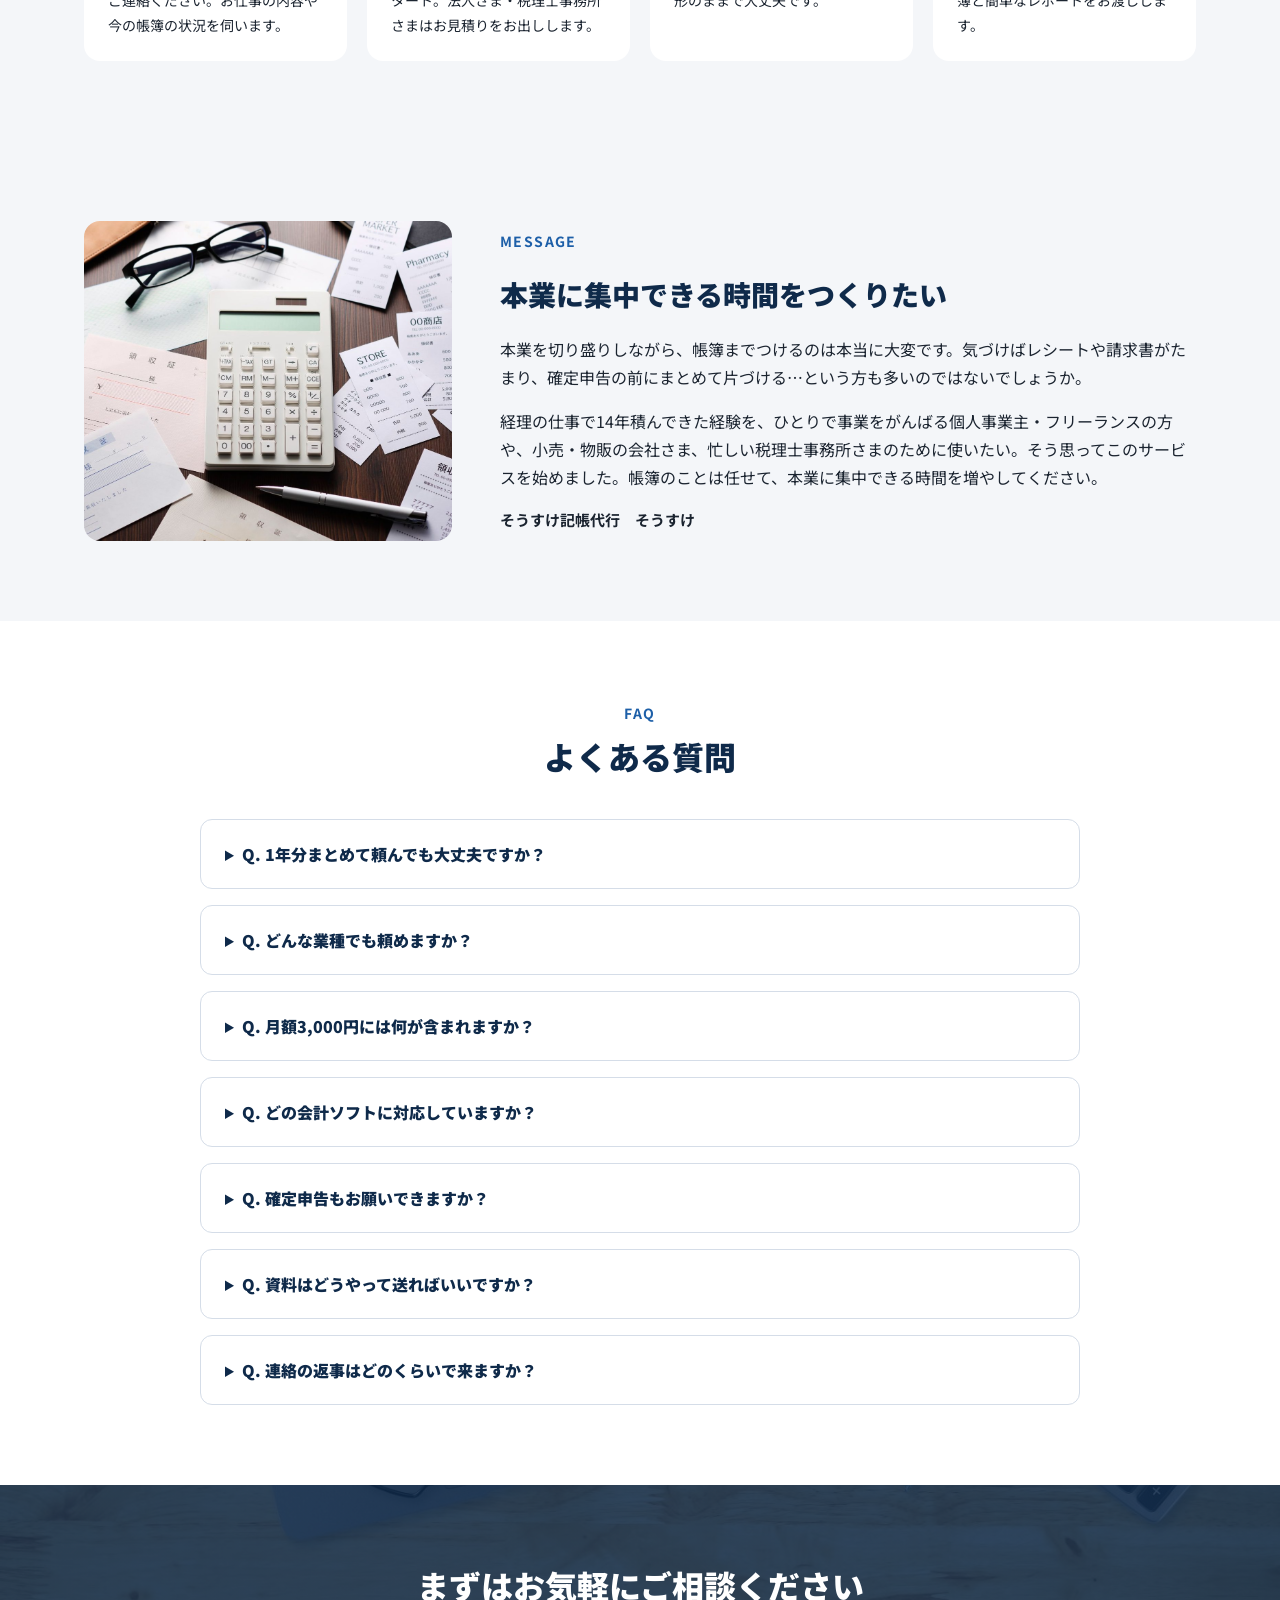
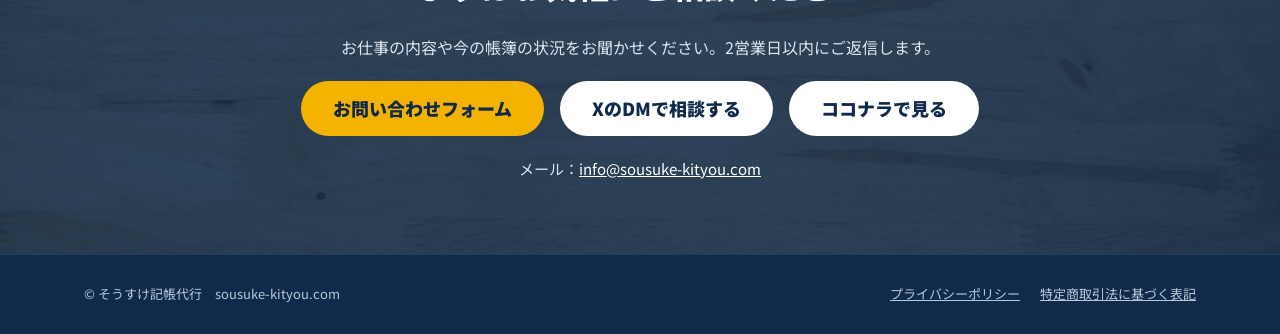
==== commit 3fec1169: "対象を個人事業主＋小売・物販の法人に／月額3,000円（モニター2,000円）の料金を掲載／提携税理士・ワンストップの表記を削除し税理士法の線引きを明記 Co-Authored-By: Claude " ====
--- a/index.html
+++ b/index.html
@@ -3,12 +3,12 @@
 <head>
 <meta charset="utf-8">
 <meta name="viewport" content="width=device-width, initial-scale=1">
-<title>そうすけ記帳代行｜小売・物販の記帳代行・経理代行／税理士事務所の入力外注</title>
-<meta name="description" content="小売・物販の記帳代行・経理代行と、税理士事務所さまの記帳入力の外注を承ります。経理歴14年、AI活用で正確＆スピーディー。確定申告は提携税理士とワンストップで対応します。">
+<title>そうすけ記帳代行｜個人事業主・フリーランスの記帳代行 月額3,000円／小売・物販の法人さまの経理代行</title>
+<meta name="description" content="個人事業主・フリーランスの会計ソフト入力（記帳代行）を月額3,000円で承ります。小売・物販の法人さまの経理代行、税理士事務所さまの記帳入力の外注にも対応。経理歴14年、AI活用で正確＆スピーディー。">
 <link rel="canonical" href="https://sousuke-kityou.com/">
 <meta property="og:type" content="website">
-<meta property="og:title" content="そうすけ記帳代行｜小売・物販の記帳代行・経理代行／税理士事務所の入力外注">
-<meta property="og:description" content="小売・物販の経理から税理士事務所さまの入力外注まで。経理歴14年の記帳代行・経理代行です。">
+<meta property="og:title" content="そうすけ記帳代行｜個人事業主・フリーランスの記帳代行 月額3,000円">
+<meta property="og:description" content="個人事業主・フリーランスの帳簿づけを月額3,000円で。小売・物販の法人さまの経理代行、税理士事務所さまの入力外注にも対応します。">
 <meta property="og:url" content="https://sousuke-kityou.com/">
 <meta property="og:image" content="https://sousuke-kityou.com/assets/img/ogp.jpg">
 <meta name="twitter:card" content="summary_large_image">
@@ -24,7 +24,7 @@
   <div class="wrap">
     <a class="logo" href="./">
       <span class="logo__mark" aria-hidden="true">SK</span>
-      <span><span class="logo__name">そうすけ記帳代行</span><span class="logo__sub">小売・物販の経理サポート</span></span>
+      <span><span class="logo__name">そうすけ記帳代行</span><span class="logo__sub">個人事業主の記帳代行</span></span>
     </a>
     <nav class="gnav" aria-label="メインメニュー">
       <a href="#service">サービス</a>
@@ -41,11 +41,11 @@
 <section class="hero">
   <div class="wrap">
     <div class="hero__text">
-      <span class="pill">小売・物販の記帳代行・経理代行／税理士事務所の入力外注</span>
-      <h1>仕入れも売上も、<br><span>帳簿づけはまるごと</span><br>お任せください。</h1>
-      <p class="hero__lead">お店やネット販売の記帳・経理から、税理士事務所さまの記帳入力の外注まで。確定申告は提携税理士とワンストップで対応します。</p>
+      <span class="pill">個人事業主・フリーランスの記帳代行（会計ソフト入力代行）</span>
+      <h1>レシートを送るだけ。<br><span>帳簿づけはまるごと</span><br>お任せください。</h1>
+      <p class="hero__lead">個人事業主・フリーランスの会計ソフトへの入力を、月額3,000円で代行します。小売・物販の法人さまの経理代行や、税理士事務所さまの記帳入力の外注も承ります。</p>
       <ul class="tags">
-        <li>経理歴14年</li><li>小売・物販に対応</li><li>税理士事務所の入力外注</li><li>確定申告までワンストップ</li><li>インボイス対応</li>
+        <li>経理歴14年</li><li>月額3,000円</li><li>個人事業主・フリーランス</li><li>小売・物販の法人さま</li><li>税理士事務所の入力外注</li><li>インボイス対応</li>
       </ul>
       <div class="hero__cta">
         <a class="btn btn--amber" href="#contact">無料で相談する</a>
@@ -55,9 +55,9 @@
     <div class="hero__visual">
       <img src="assets/img/hero-calculator.jpg" alt="電卓と書類で帳簿を確認している手元" width="1400" height="933">
       <div class="free-box">
-        <span class="free-box__label">ご相談・<br>お見積り</span>
-        <span class="free-box__big">無料</span>
-        <span class="free-box__note">現在お試し価格でご案内中</span>
+        <span class="free-box__label">モニター価格<br>月額</span>
+        <span class="free-box__big">2,000<small>円</small></span>
+        <span class="free-box__note">通常 月額3,000円／ご相談無料</span>
       </div>
     </div>
   </div>
@@ -66,10 +66,10 @@
 <section class="sec sec--ground">
   <div class="wrap split">
     <div class="split__text">
-      <h2 class="h2">小売・物販の経理は、<br>現場の数字を知っている人に。</h2>
-      <p>小売・物販の経理は、レジや販路ごとの売上、仕入れ、在庫（棚卸）、キャッシュレスやECの手数料など、帳簿づけが複雑になりがちです。</p>
-      <p>そうすけ記帳代行の中の人は、経理歴14年の会社員です。日々の記帳から月次決算、棚卸まで実務で担当してきた経験をもとに、売上・仕入・在庫の流れを分かったうえで帳簿を整えます。自分でもネット物販をしているので、ECの売上や手数料の処理にも慣れています。</p>
-      <p>税理士事務所さまからの記帳入力の外注や、飲食など他の業種のご依頼もお受けしています。</p>
+      <h2 class="h2">帳簿づけは、<br>経理の実務経験者に任せる。</h2>
+      <p>確定申告に必要な作業のほとんどは、日々の取引を会計ソフトに入力すること。でも、本業で忙しい個人事業主・フリーランスの方にとって、毎月の入力はなかなか続きません。</p>
+      <p>そうすけ記帳代行の中の人は、経理歴14年の会社員です。日々の記帳から月次決算、棚卸まで実務で担当してきた経験をもとに、レシートや明細を送っていただくだけで、会計ソフトの帳簿を整えます。</p>
+      <p>業種は問いません。とくに、売上・仕入・在庫の流れが複雑な小売・物販は得意分野で、法人さまの経理代行もお受けしています。</p>
     </div>
     <div class="split__media illust-card">
       <img src="assets/img/illust-man-laptop.png" alt="ノートパソコンで作業する男性のイラスト" width="1344" height="1080">
@@ -81,7 +81,7 @@
   <div class="wrap">
     <div>
       <span class="cta-band__title">まずは無料でご相談ください</span>
-      <span class="cta-band__sub">フォーム・XのDM・ココナラ、どこからでもOKです</span>
+      <span class="cta-band__sub">いまはモニター価格 月額2,000円。フォーム・XのDM・ココナラ、どこからでもOKです</span>
     </div>
     <a class="btn btn--amber" href="#contact">お問い合わせはこちら</a>
   </div>
@@ -99,11 +99,11 @@
       </div>
       <ul class="worries__list">
         <li>帳簿が年末まで手つかずで、確定申告が近づくと焦る…</li>
-        <li>店舗・ネットなど、販路ごとの売上や手数料がバラバラ…</li>
-        <li>副業で始めたけど、税金や帳簿のことを考えていなかった…</li>
-        <li>仕入れと在庫の計算が面倒で、本当の利益が分からない…</li>
+        <li>会計ソフトを契約したけど、使い方がよく分からない…</li>
+        <li>副業で始めたけど、帳簿のことを考えていなかった…</li>
         <li>レシートや領収書がたまる一方で、手をつける気になれない…</li>
-        <li>インボイス対応が、これで合っているのか不安…</li>
+        <li>青色申告の65万円控除を受けたいけど、複式簿記が不安…</li>
+        <li>税理士に頼むほどではないけど、帳簿づけは手放したい…</li>
       </ul>
     </div>
     <p class="solve">そのお悩み、<span>そうすけ記帳代行</span>でまとめて解決できます</p>
@@ -115,8 +115,8 @@
     <img src="assets/img/box-hands.jpg" alt="段ボール箱を手に持っている様子" width="720" height="1080">
     <div class="photo-band__text">
       <span class="eyebrow">RETAIL &amp; EC</span>
-      <h2>店舗もネット販売も、<br>仕入れ・販売・在庫の流れに沿って整えます</h2>
-      <p>レジの日報や販路ごとの売上明細、仕入れの請求書、カードや口座の明細をつき合わせて記帳。年末の棚卸まで見据えて、本当の利益が分かる帳簿にします。</p>
+      <h2>小売・物販は、法人さまも。<br>仕入れ・販売・在庫の流れに沿って整えます</h2>
+      <p>レジの日報や販路ごとの売上明細、仕入れの請求書、カードや口座の明細をつき合わせて記帳。年末の棚卸まで見据えて、本当の利益が分かる帳簿にします。小売・物販の法人さまは、記帳から日々の経理までまとめてお引き受けします。</p>
     </div>
   </div>
 </section>
@@ -160,8 +160,13 @@
     <div class="grid3">
       <div class="card">
         <svg aria-hidden="true" viewBox="0 0 24 24" fill="none" stroke="#1D5FA8" stroke-width="1.8" stroke-linecap="round" stroke-linejoin="round"><rect x="4" y="3" width="16" height="18" rx="2"/><path d="M8 8h8M8 12h8M8 16h5"/></svg>
-        <h3>記帳代行・試算表</h3>
-        <p>レシート・販路の売上明細・口座やカードの明細から仕訳を入力し、試算表を作成します。1年分まとめてもOKです。</p>
+        <h3>個人事業主・フリーランスの記帳代行</h3>
+        <p>レシート・領収書や口座・カードの明細から、会計ソフトに仕訳を入力します。月額3,000円の定額プランです。1年分まとめてのご依頼もOKです。</p>
+      </div>
+      <div class="card">
+        <svg aria-hidden="true" viewBox="0 0 24 24" fill="none" stroke="#1D5FA8" stroke-width="1.8" stroke-linecap="round" stroke-linejoin="round"><rect x="3" y="7" width="18" height="13" rx="2"/><path d="M9 7V5a2 2 0 0 1 2-2h2a2 2 0 0 1 2 2v2"/></svg>
+        <h3>小売・物販の法人さまの経理代行</h3>
+        <p>記帳・月次の試算表に加えて、キャッシュレス入金の消込、支払管理や振込データの作成など、日々の経理をまとめてお手伝いします。</p>
       </div>
       <div class="card">
         <svg aria-hidden="true" viewBox="0 0 24 24" fill="none" stroke="#1D5FA8" stroke-width="1.8" stroke-linecap="round" stroke-linejoin="round"><path d="M4 21V9l8-6 8 6v12z"/><path d="M9 21v-6h6v6"/></svg>
@@ -169,11 +174,12 @@
         <p>繁忙期の記帳入力を、貴事務所のルールに合わせてお引き受けします。少量・スポットも歓迎です。</p>
       </div>
       <div class="card">
-        <svg aria-hidden="true" viewBox="0 0 24 24" fill="none" stroke="#1D5FA8" stroke-width="1.8" stroke-linecap="round" stroke-linejoin="round"><rect x="3" y="7" width="18" height="13" rx="2"/><path d="M9 7V5a2 2 0 0 1 2-2h2a2 2 0 0 1 2 2v2"/></svg>
-        <h3>小売・店舗の経理代行</h3>
-        <p>レジの売上・キャッシュレス入金の消込、支払管理や振込データの作成、資金繰り表など、お店の日々の経理をまとめてお手伝いします。</p>
-      </div>
-      <div class="card">
+        <svg aria-hidden="true" viewBox="0 0 24 24" fill="none" stroke="#1D5FA8" stroke-width="1.8" stroke-linecap="round" stroke-linejoin="round"><path d="M6 3h12v18l-3-2-3 2-3-2-3 2z"/><path d="M9 8h6M9 12h6"/></svg>
+        <h3>領収書まるごとセット</h3>
+        <p>レシート・領収書のスキャン、ファイル名の整理（リネーム）、仕訳までまとめてお引き受けします。</p>
+      </div>
+    </div>
+<div class="card">
         <svg aria-hidden="true" viewBox="0 0 24 24" fill="none" stroke="#1D5FA8" stroke-width="1.8" stroke-linecap="round" stroke-linejoin="round"><path d="M3 4h2l2.4 11h11l2-8H7"/><circle cx="9" cy="19" r="1.5"/><circle cx="17" cy="19" r="1.5"/></svg>
         <h3>販路別の売上・手数料整理</h3>
         <p>Amazon・メルカリなどの売上明細から、売上と手数料を正しく分けて記帳します。</p>
@@ -183,13 +189,7 @@
         <h3>棚卸・在庫の集計</h3>
         <p>年末の在庫計算をサポートし、本当の利益が分かる帳簿にします。</p>
       </div>
-      <div class="card">
-        <svg aria-hidden="true" viewBox="0 0 24 24" fill="none" stroke="#1D5FA8" stroke-width="1.8" stroke-linecap="round" stroke-linejoin="round"><path d="M6 3h12v18l-3-2-3 2-3-2-3 2z"/><path d="M9 8h6M9 12h6"/></svg>
-        <h3>領収書まるごとセット</h3>
-        <p>レシート・領収書のスキャン、ファイル名の整理（リネーム）、仕訳までまとめてお引き受けします。</p>
-      </div>
-    </div>
-    <p class="note">※確定申告書の作成・税務相談は、提携税理士が担当します（税理士との別途のご契約・費用が必要です）。当方では申告に必要な帳簿づくりを行い、提携税理士へスムーズに引き継ぎます。</p>
+    <p class="note">※当方がお引き受けするのは、記帳（会計ソフトへの入力）と経理事務です。確定申告書の作成・提出や、個別の税務相談は税理士の独占業務のためお受けできません。整えた帳簿をもとに、ご自身で申告いただくか、税理士にご依頼ください。</p>
   </div>
 </section>
 
@@ -200,10 +200,10 @@
       <h2 class="h2">そうすけ記帳代行の4つの特徴</h2>
     </div>
     <div class="grid2">
-      <div class="feature"><span class="feature__num">01</span><div><h3>小売・物販の経理に強い</h3><p>店舗の売上・仕入・在庫から、ECの販路手数料・返品・棚卸まで。小売・物販ならではの処理もスムーズです。</p></div></div>
+      <div class="feature"><span class="feature__num">01</span><div><h3>月額3,000円の定額制</h3><p>個人事業主・フリーランスの方は、月額3,000円の定額で会計ソフトへの入力をお任せいただけます。いまはモニター価格の月額2,000円でご案内中です。</p></div></div>
       <div class="feature"><span class="feature__num">02</span><div><h3>AI活用で正確＆スピーディー</h3><p>レシートの読み取りや仕訳の下書きはAIで効率化し、最終チェックは経理歴14年の目で行います。</p></div></div>
-      <div class="feature"><span class="feature__num">03</span><div><h3>税理士事務所のルールに合わせられる</h3><p>入力外注では、貴事務所の会計ソフト・勘定科目・摘要のルールに合わせて仕訳を入力します。繁忙期だけのスポット依頼も歓迎です。</p></div></div>
-      <div class="feature"><span class="feature__num">04</span><div><h3>確定申告まで提携税理士とワンストップ</h3><p>記帳は当方、申告は提携税理士が担当し、窓口ひとつで確定申告まで進められます。やりとりはオンラインで完結します。</p></div></div>
+      <div class="feature"><span class="feature__num">03</span><div><h3>小売・物販の経理に強い</h3><p>店舗の売上・仕入・在庫から、ECの販路手数料・返品・棚卸まで。小売・物販ならではの処理もスムーズです。</p></div></div>
+      <div class="feature"><span class="feature__num">04</span><div><h3>オンライン完結・全国対応</h3><p>資料はスマホで撮った写真やPDF、CSVで共有するだけ。やりとりはすべてオンラインで、全国どこからでもご依頼いただけます。</p></div></div>
     </div>
   </div>
 </section>
@@ -213,19 +213,35 @@
     <div class="head">
       <span class="eyebrow">PRICE</span>
       <h2 class="h2">料金</h2>
-      <p class="lead">現在、お試し価格でご案内しています。仕訳の量や資料の状態を伺ってお見積りします。</p>
+      <p class="lead">個人事業主・フリーランスの方は、月額の定額制。いまはモニター価格でご案内しています。</p>
     </div>
     <div class="price-card">
-      <div class="price-card__top"><span>ご相談・お見積り</span><span class="price-card__big">無料</span></div>
+      <div class="price-card__plan">個人事業主・フリーランスの方</div>
+      <div class="price-card__top">
+        <span>月額</span><span class="price-card__regular">3,000円</span>
+        <span class="price-card__arrow" aria-hidden="true">→</span>
+        <span class="price-card__monitor-label">モニター価格</span><span class="price-card__big">2,000<small>円</small></span>
+      </div>
       <ul class="checks">
-        <li>記帳代行・試算表の作成</li>
-        <li>販路別の売上・手数料の整理</li>
-        <li>領収書のスキャン・仕訳</li>
-        <li>棚卸・在庫の集計サポート</li>
-        <li>1年分まとめてもOK</li>
-        <li>確定申告は提携税理士とワンストップ</li>
+        <li>会計ソフトへの仕訳入力（毎月）</li>
+        <li>レシート・領収書の読み取り</li>
+        <li>口座・カード明細の取り込み</li>
+        <li>月次の試算表</li>
+        <li>資料はスマホ写真・PDF・CSVでOK</li>
+        <li>1年分まとめてのご依頼もOK</li>
       </ul>
-      <a class="btn btn--amber" href="#contact">無料で見積もりを依頼する</a>
+      <p class="price-card__note">※会計ソフト（freee・マネーフォワード・弥生など）はお客さま名義でご契約ください。利用料はお客さまのご負担です。<br>※仕訳の量が多い場合や、過去分をまとめてご依頼の場合は、事前にお見積りします。</p>
+      <a class="btn btn--amber" href="#contact">モニター価格で申し込む・相談する</a>
+    </div>
+    <div class="grid2 price-sub">
+      <div class="box">
+        <h3>小売・物販の法人さま</h3>
+        <p>記帳・試算表から、入金消込・支払管理などの経理代行まで。仕訳の量と業務の範囲を伺って<strong>個別にお見積り</strong>します。</p>
+      </div>
+      <div class="box">
+        <h3>税理士事務所さま（入力外注）</h3>
+        <p>貴事務所のルールに合わせた仕訳入力を承ります。件数・期間を伺って<strong>個別にお見積り</strong>します。スポットのご依頼も歓迎です。</p>
+      </div>
     </div>
   </div>
 </section>
@@ -237,8 +253,8 @@
       <h2 class="h2">ご依頼の流れ</h2>
     </div>
     <div class="grid4">
-      <div class="step"><span class="step__no">STEP 01</span><h3>無料相談</h3><p>フォーム・XのDM・ココナラからご連絡ください。販路や今の帳簿の状況を伺います。</p></div>
-      <div class="step"><span class="step__no">STEP 02</span><h3>お見積り・ご契約</h3><p>資料の量や状態を伺い、お見積りをお出しします。</p></div>
+      <div class="step"><span class="step__no">STEP 01</span><h3>無料相談</h3><p>フォーム・XのDM・ココナラからご連絡ください。お仕事の内容や今の帳簿の状況を伺います。</p></div>
+      <div class="step"><span class="step__no">STEP 02</span><h3>お見積り・ご契約</h3><p>個人事業主の方は月額プランでスタート。法人さま・税理士事務所さまはお見積りをお出しします。</p></div>
       <div class="step"><span class="step__no">STEP 03</span><h3>資料のご共有</h3><p>写真・PDF・CSVなど、お手元の形のままで大丈夫です。</p></div>
       <div class="step"><span class="step__no">STEP 04</span><h3>記帳・納品</h3><p>毎月、または年1回まとめて。帳簿と簡単なレポートをお渡しします。</p></div>
     </div>
@@ -252,8 +268,8 @@
     <div class="message__text">
       <span class="eyebrow">MESSAGE</span>
       <h2>本業に集中できる時間をつくりたい</h2>
-      <p>お店やネット販売を切り盛りしながら、帳簿までつけるのは本当に大変です。気づけばレシートや請求書がたまり、確定申告の前にまとめて片づける…という方も多いのではないでしょうか。</p>
-      <p>経理の仕事で14年積んできた経験を、小売・物販をがんばる方や、忙しい税理士事務所さまのために使いたい。そう思ってこのサービスを始めました。帳簿のことは任せて、本業に集中できる時間を増やしてください。</p>
+      <p>本業を切り盛りしながら、帳簿までつけるのは本当に大変です。気づけばレシートや請求書がたまり、確定申告の前にまとめて片づける…という方も多いのではないでしょうか。</p>
+      <p>経理の仕事で14年積んできた経験を、ひとりで事業をがんばる個人事業主・フリーランスの方や、小売・物販の会社さま、忙しい税理士事務所さまのために使いたい。そう思ってこのサービスを始めました。帳簿のことは任せて、本業に集中できる時間を増やしてください。</p>
       <p class="message__sign">そうすけ記帳代行　そうすけ</p>
     </div>
   </div>
@@ -267,9 +283,10 @@
     </div>
     <div class="faq">
       <details><summary>Q. 1年分まとめて頼んでも大丈夫ですか？</summary><p>はい、大丈夫です。年末まで手つかずの帳簿も、まとめてお引き受けします。</p></details>
-      <details><summary>Q. 小さなお店や副業のネット販売でも頼めますか？</summary><p>もちろんです。個人の小さなお店や、副業のネット販売の方も歓迎です。</p></details>
+      <details><summary>Q. どんな業種でも頼めますか？</summary><p>個人事業主・フリーランスの方は、業種を問わずお受けしています。副業の方も歓迎です。法人さまは、小売・物販の会社さまを対象にしています。</p></details>
+      <details><summary>Q. 月額3,000円には何が含まれますか？</summary><p>会計ソフトへの毎月の仕訳入力と、月次の試算表です。会計ソフトの利用料はお客さまのご負担になります。仕訳の量が多い場合は、事前にお見積りします。</p></details>
       <details><summary>Q. どの会計ソフトに対応していますか？</summary><p>freee・マネーフォワード・弥生など、主要なクラウド会計ソフトに対応しています。お持ちでない場合もご相談ください。</p></details>
-      <details><summary>Q. 確定申告もお願いできますか？</summary><p>はい、提携税理士とワンストップで対応します。当方で帳簿を整え、申告書の作成・提出や税務のご相談は提携税理士が行います（税理士との別途のご契約・費用が必要です）。</p></details>
+      <details><summary>Q. 確定申告もお願いできますか？</summary><p>確定申告書の作成・提出や、個別の税務相談は税理士の独占業務のため、当方ではお受けできません。当方で整えた会計ソフトの帳簿をもとに、ご自身で申告いただくか、税理士にご依頼ください。</p></details>
       <details><summary>Q. 資料はどうやって送ればいいですか？</summary><p>スマホで撮ったレシートの写真、PDF、販路の売上CSVなどをオンラインで共有していただければOKです。</p></details>
       <details><summary>Q. 連絡の返事はどのくらいで来ますか？</summary><p>原則24時間以内にお返事します。XのDMからのご連絡も歓迎です。</p></details>
     </div>
@@ -279,7 +296,7 @@
 <section class="contact" id="contact">
   <div class="wrap">
     <h2>まずはお気軽にご相談ください</h2>
-    <p>販路や今の帳簿の状況をお聞かせください。2営業日以内にご返信します。</p>
+    <p>お仕事の内容や今の帳簿の状況をお聞かせください。2営業日以内にご返信します。</p>
     <div class="contact__btns">
       <a class="btn btn--amber" href="https://docs.google.com/forms/d/e/1FAIpQLSdKH5OH3a9zL9rlPuvzW03FEqb8U3MqRl0XQzkKu2xP0aNkdA/viewform" target="_blank" rel="noopener">お問い合わせフォーム</a>
       <a class="btn btn--white" href="https://x.com/sousuke_kityou" target="_blank" rel="noopener">XのDMで相談する</a>
--- a/assets/style.css
+++ b/assets/style.css
@@ -181,3 +181,15 @@
   .cta-band__title{font-size:22px}
   .contact h2{font-size:26px}
 }
+
+/* price v2 */
+.price-card__plan{text-align:center;font-weight:900;color:var(--navy);font-size:18px}
+.price-card__top{align-items:center}
+.price-card__regular{font-size:24px;font-weight:700;color:var(--sub);text-decoration:line-through}
+.price-card__arrow{font-size:22px;color:var(--sub)}
+.price-card__monitor-label{font-size:14px;font-weight:900;color:#fff;background:var(--blue);border-radius:999px;padding:4px 12px}
+.price-card__big small,.free-box__big small{font-size:.4em;font-weight:900;margin-left:2px}
+.price-card__note{font-size:13px;color:var(--sub);margin:0;line-height:1.7}
+.price-sub{max-width:860px;margin:24px auto 0}
+.price-sub .box{color:var(--text)}
+.price-sub .box p{margin:0;font-size:15px}
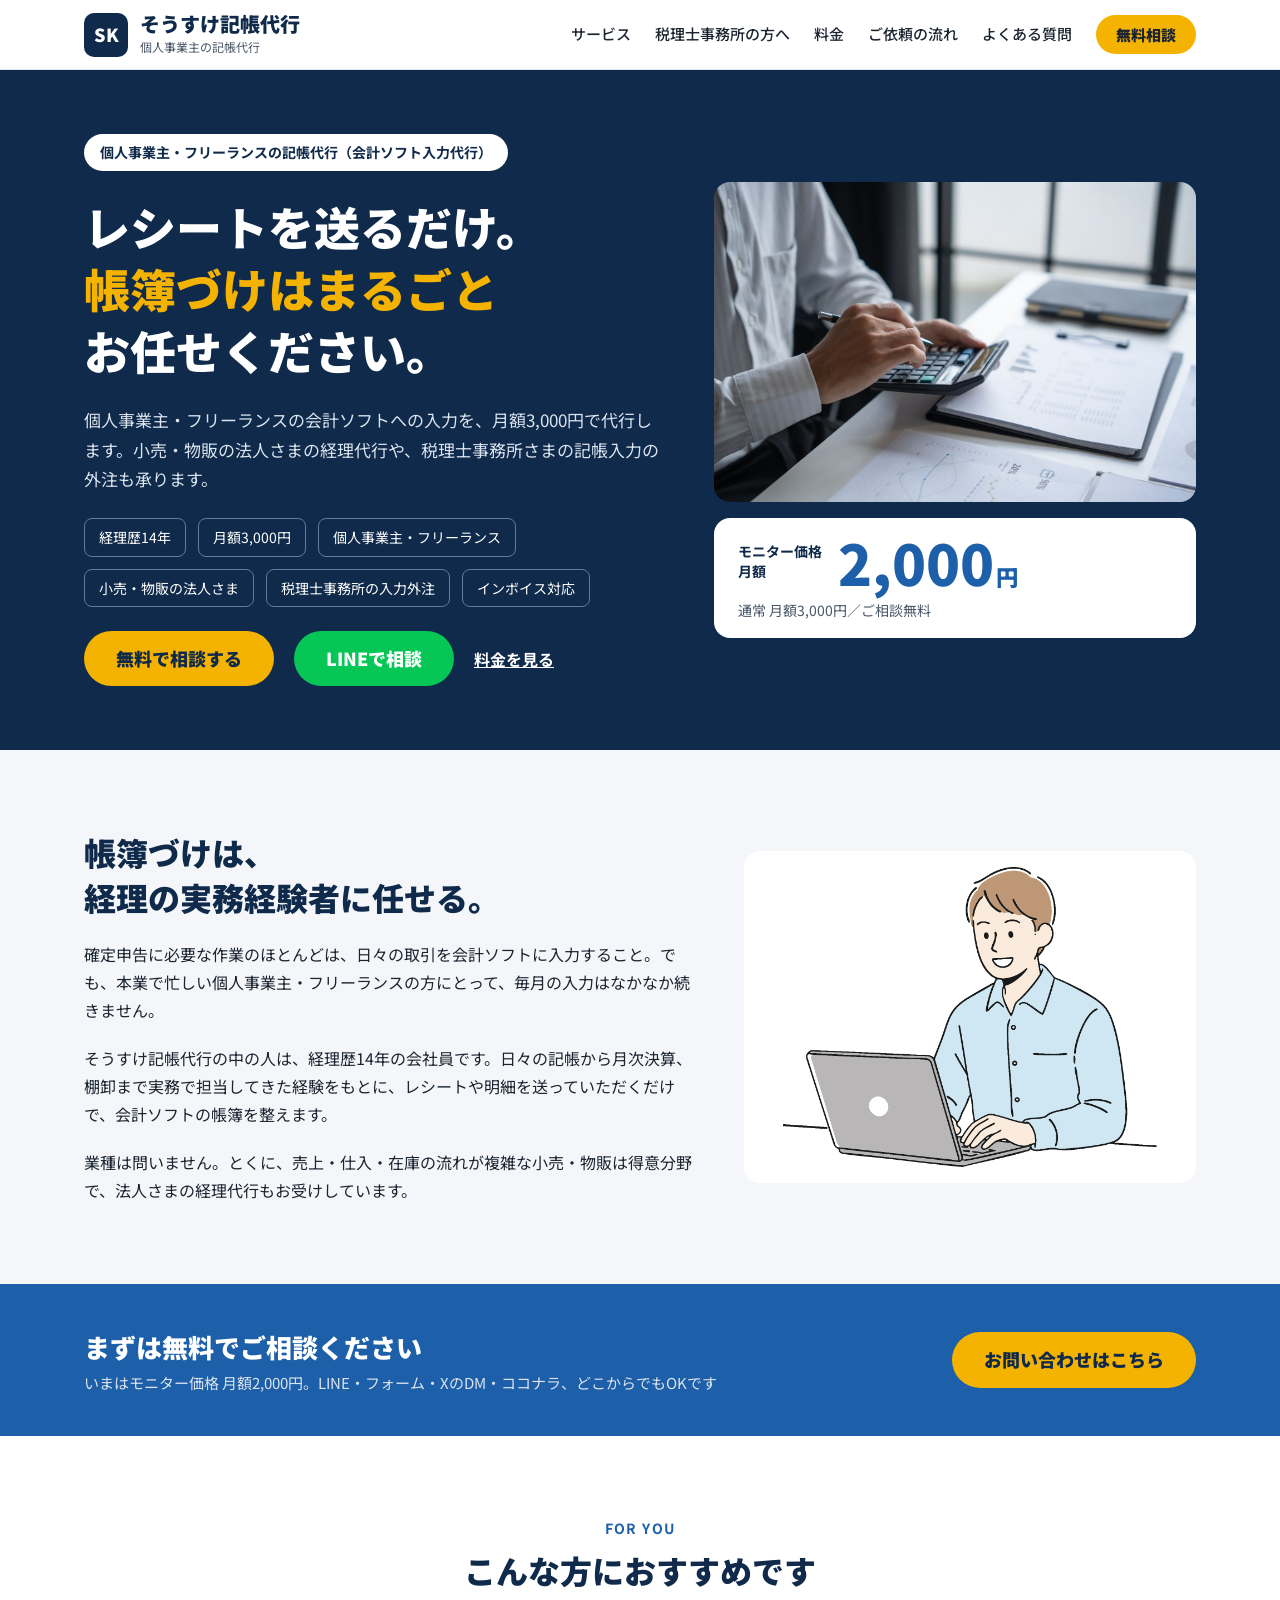
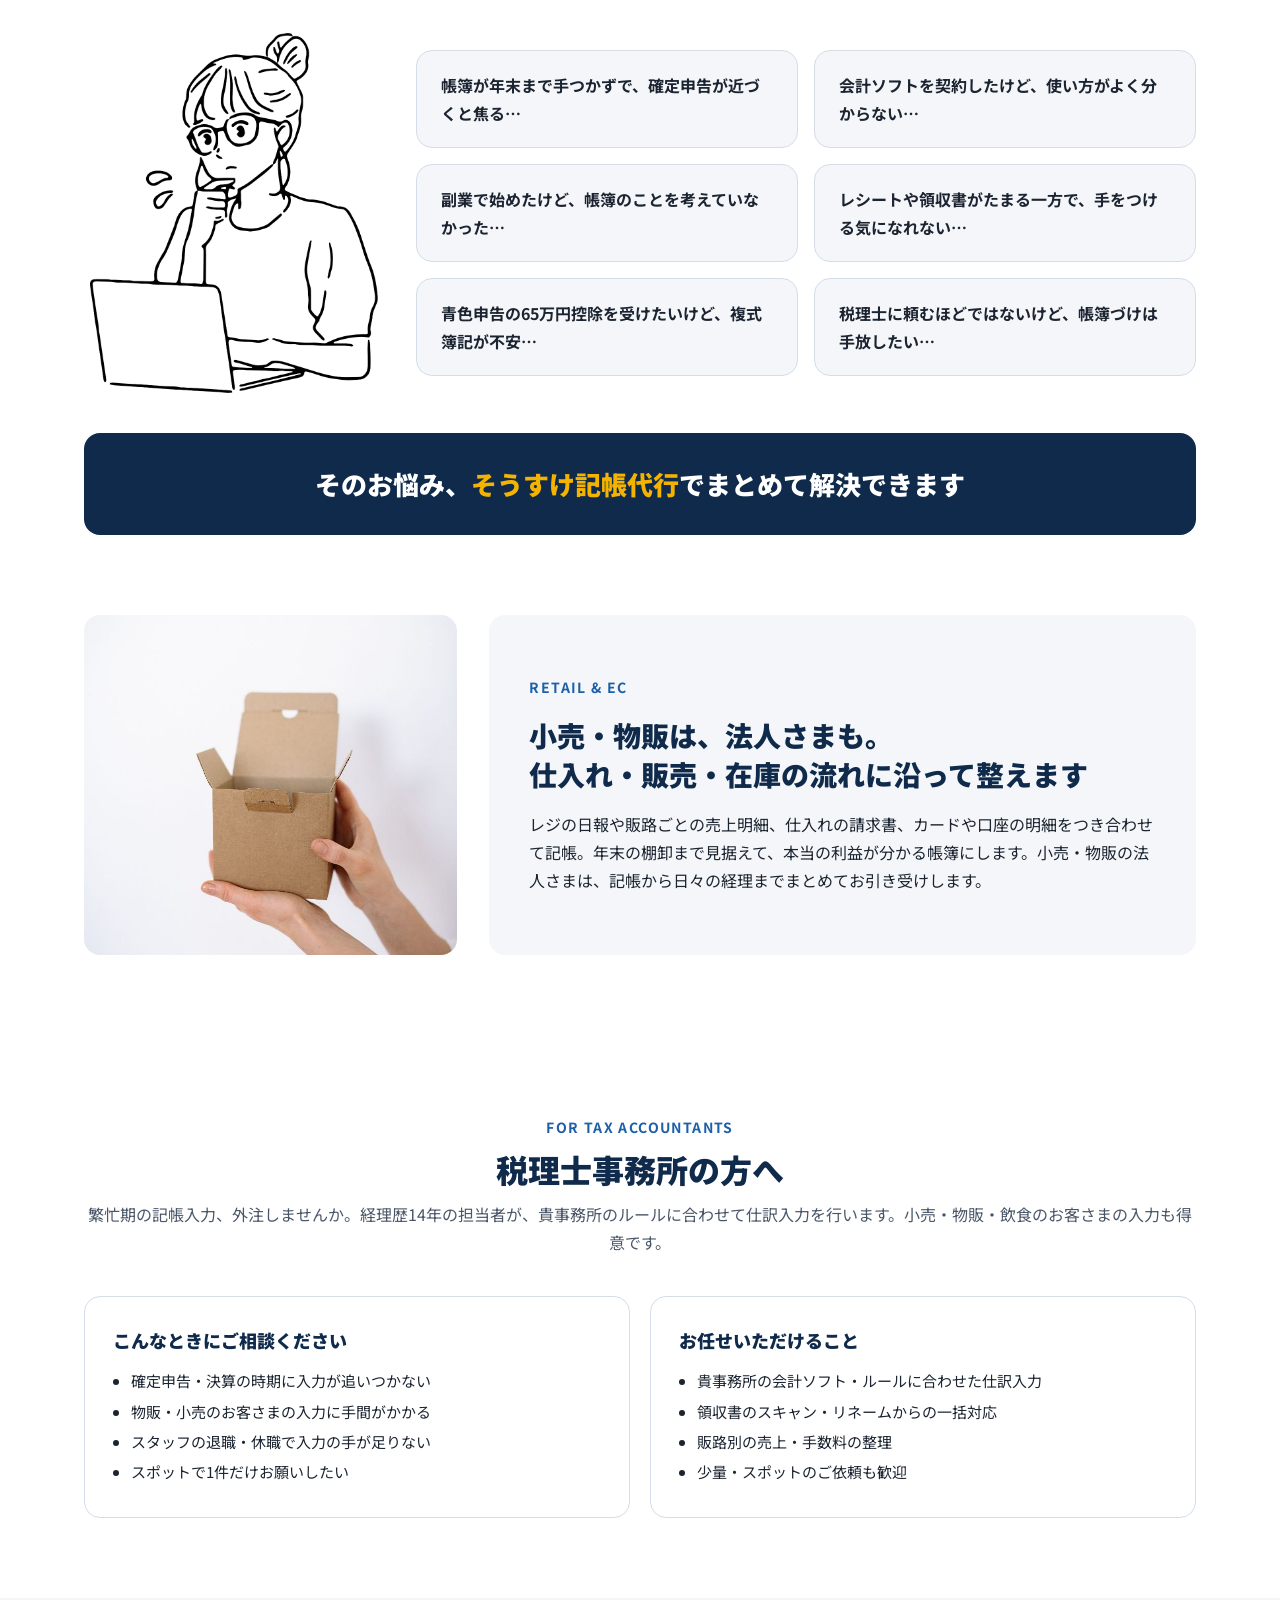
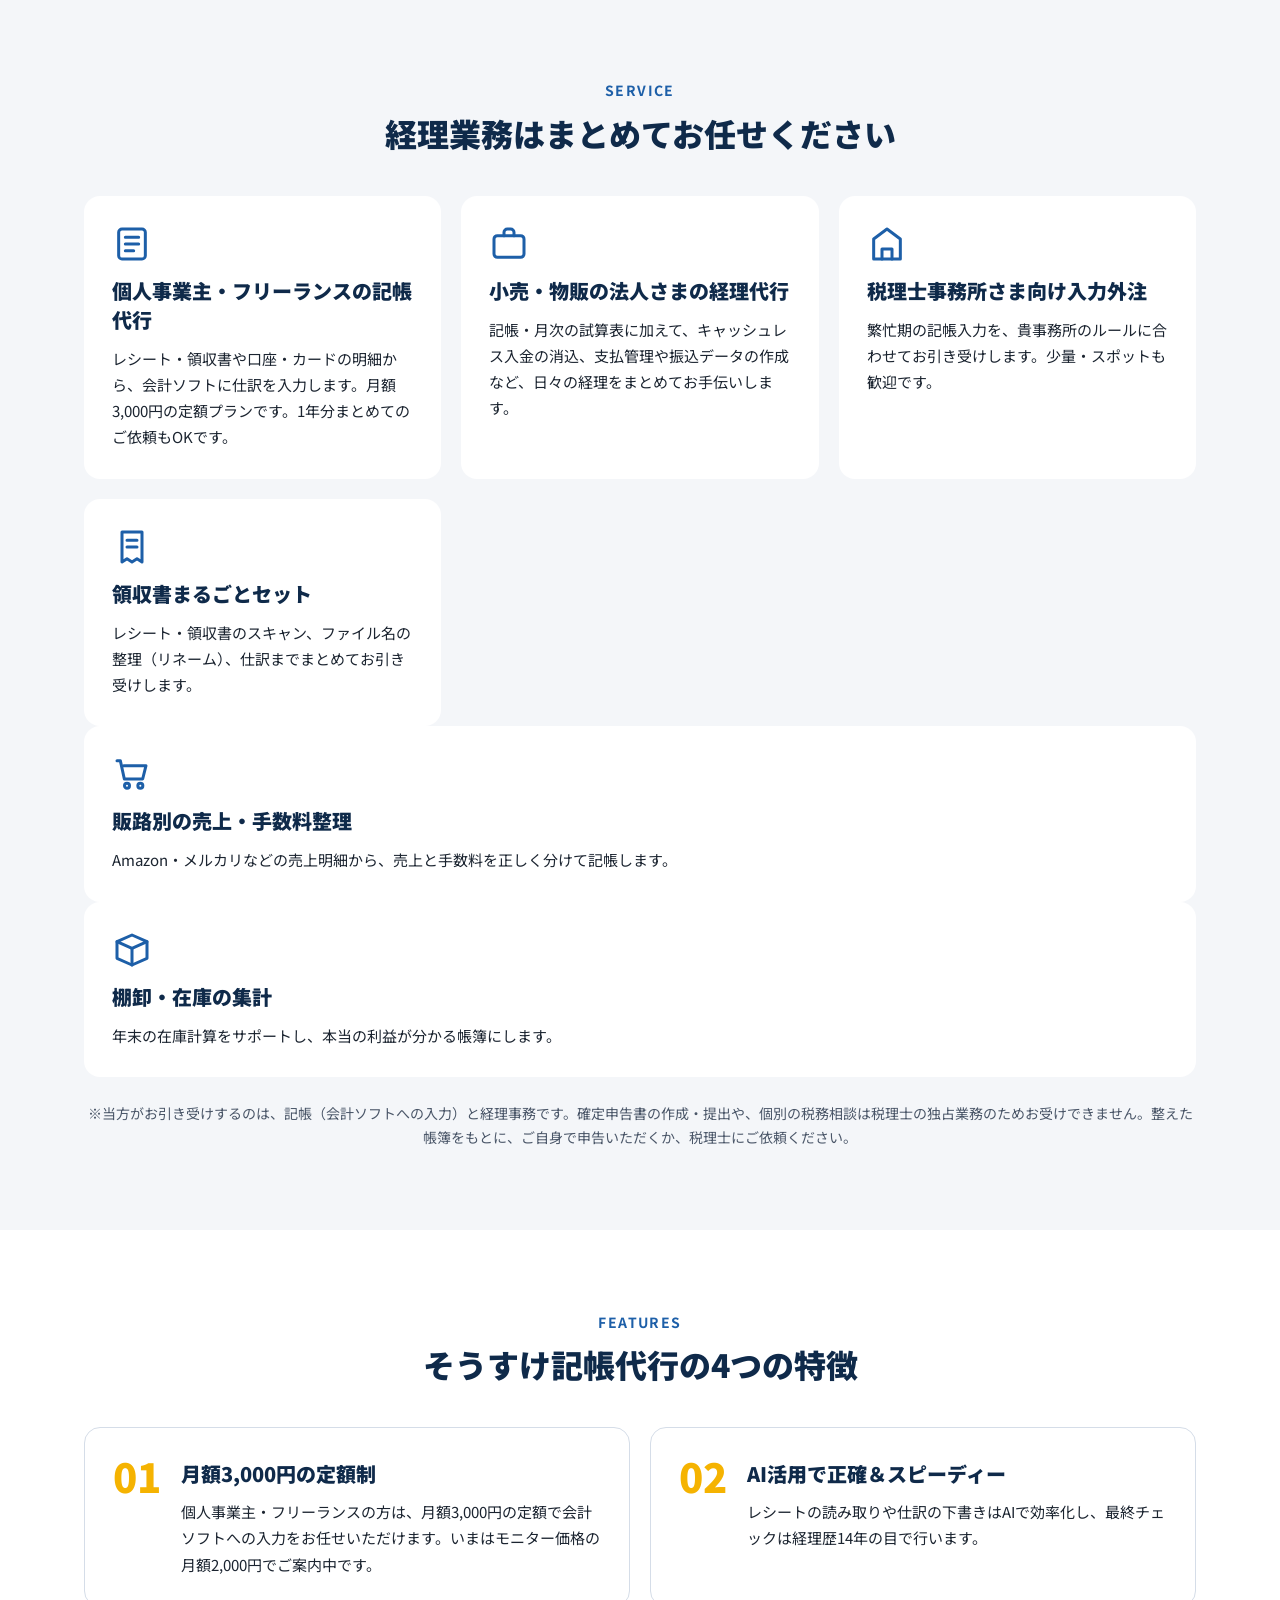
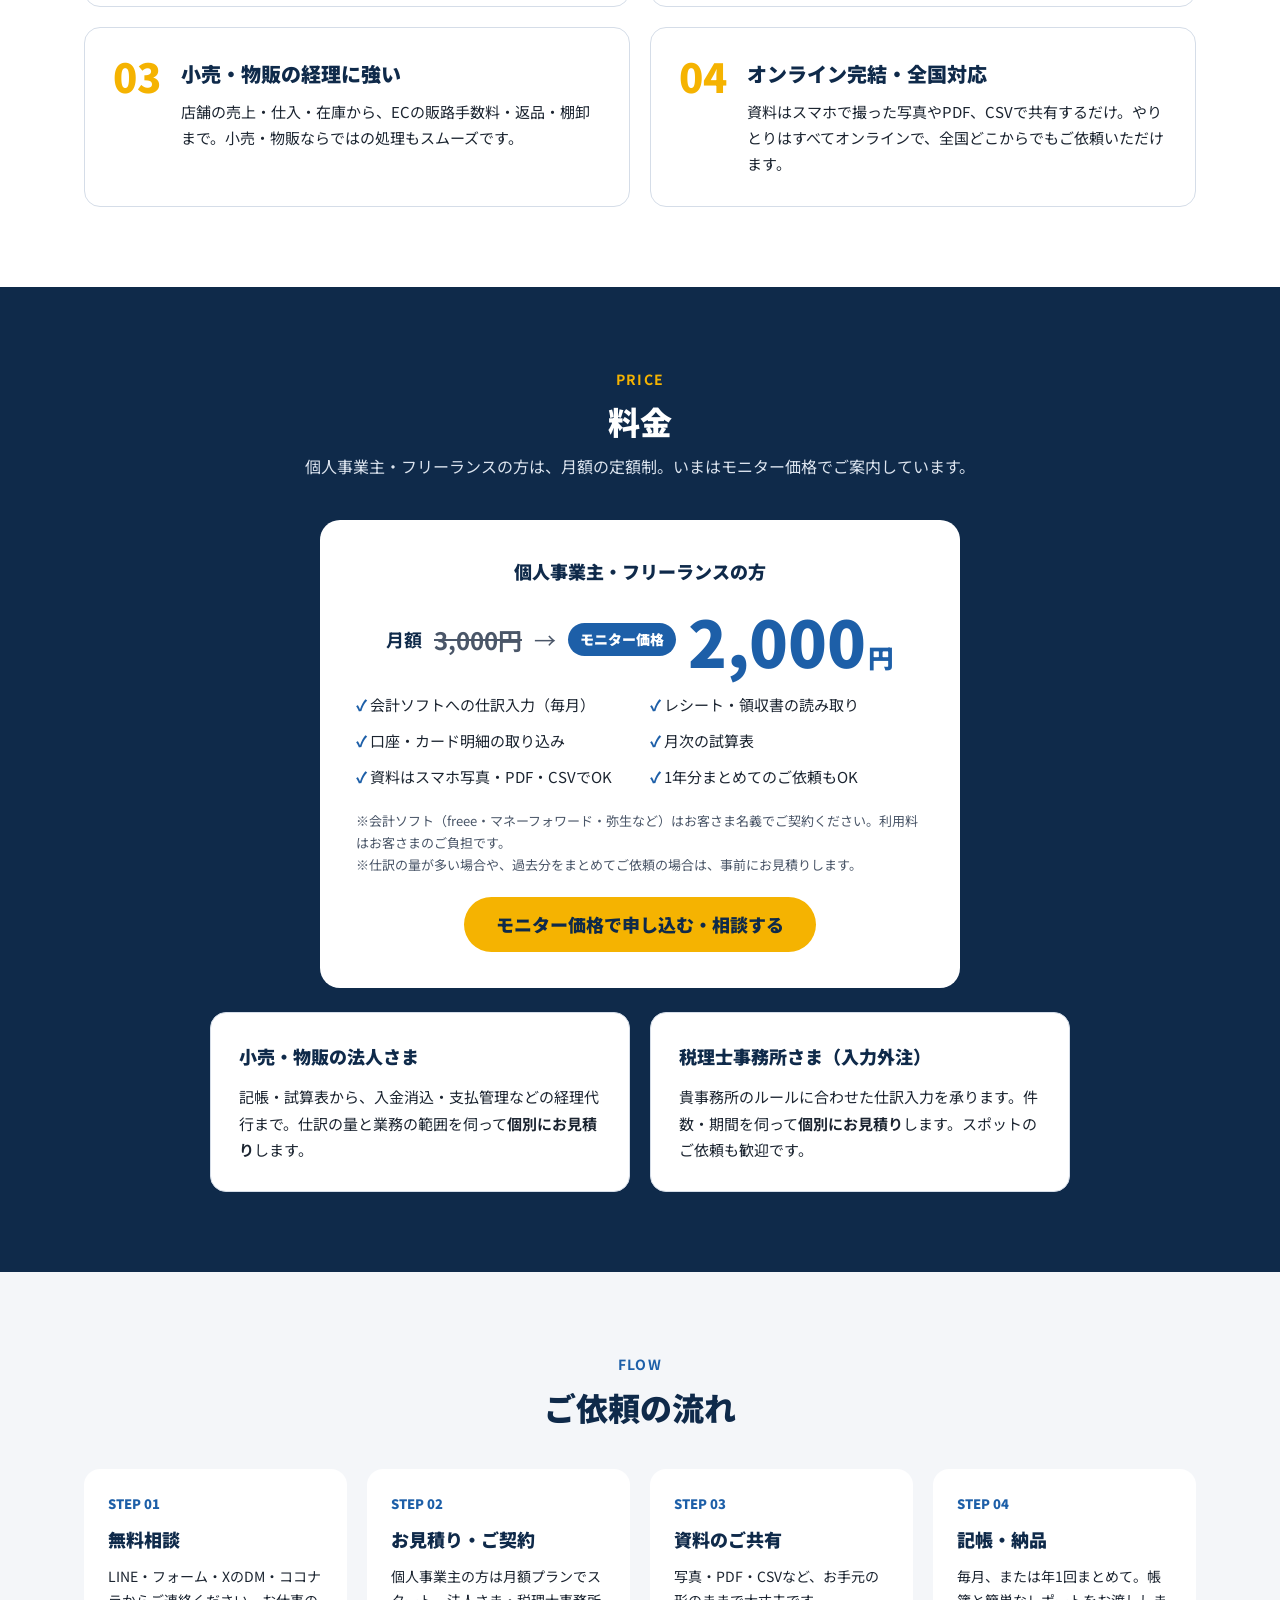
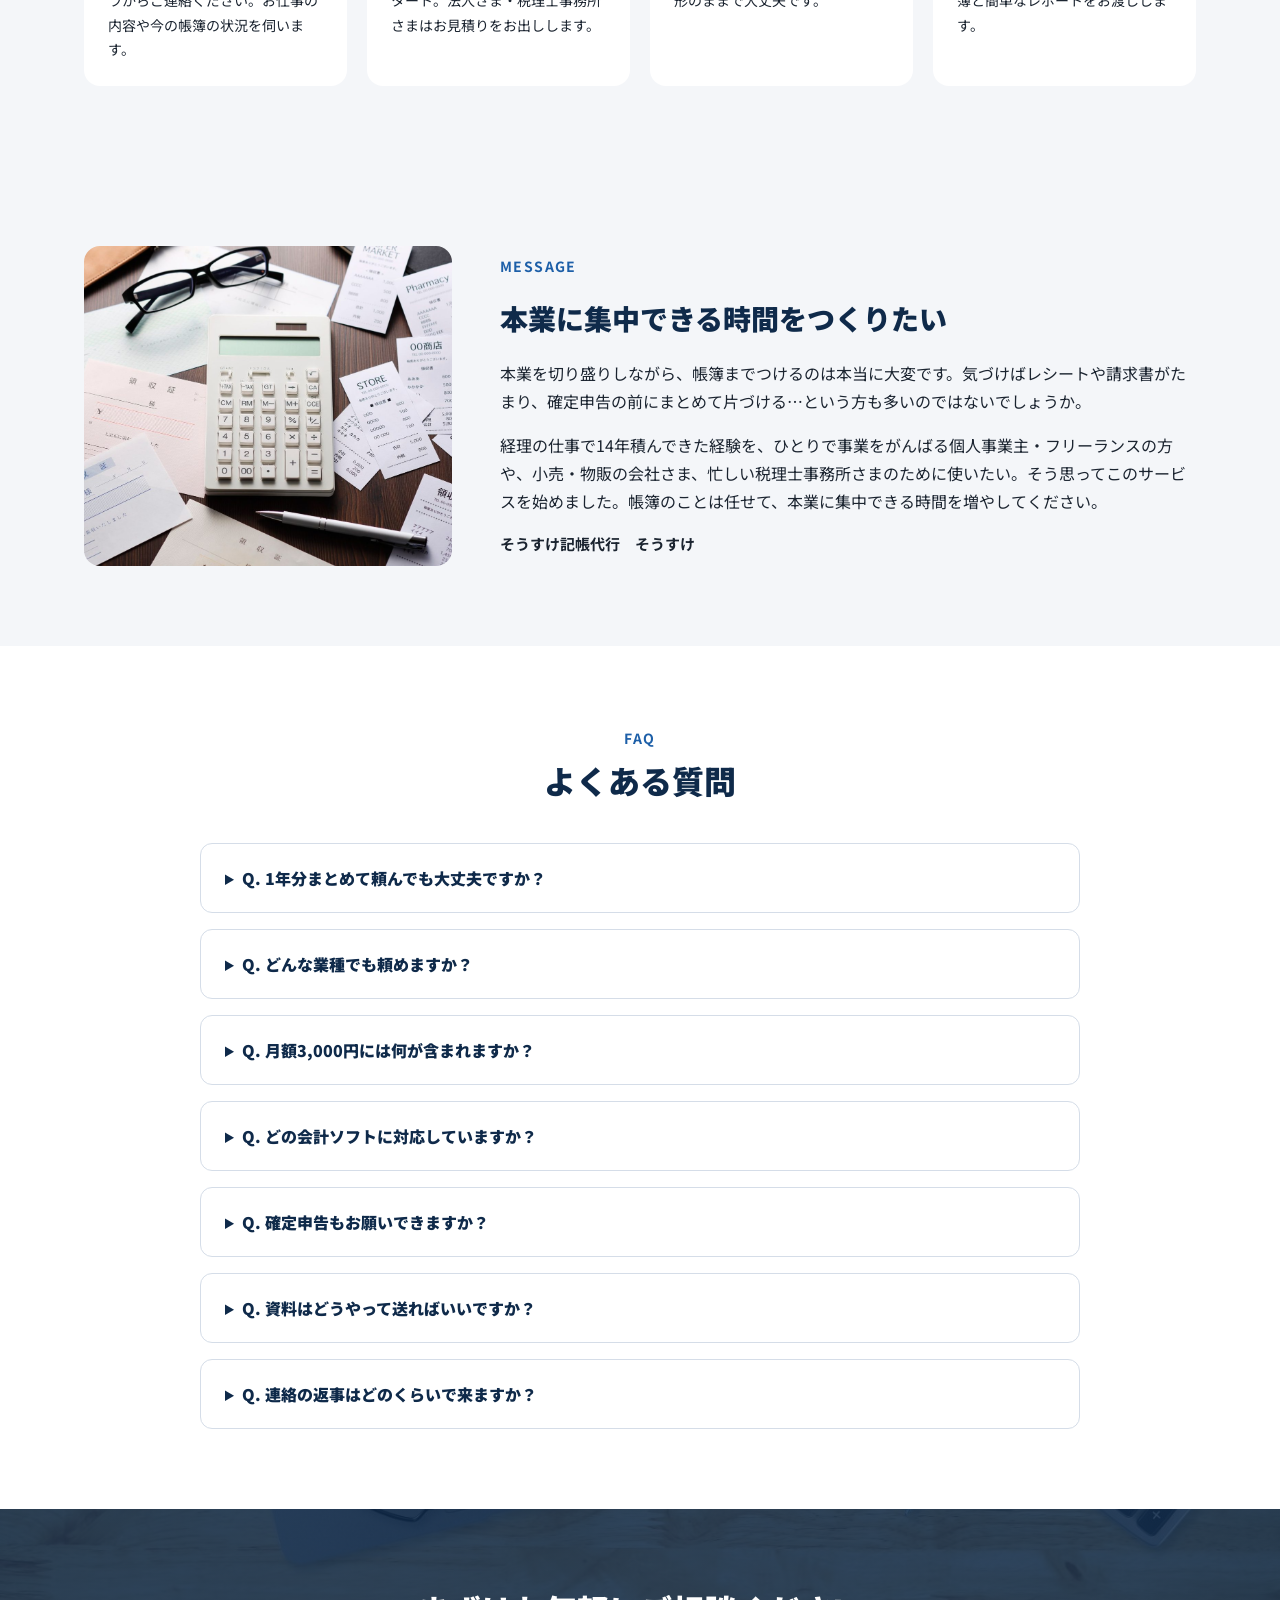
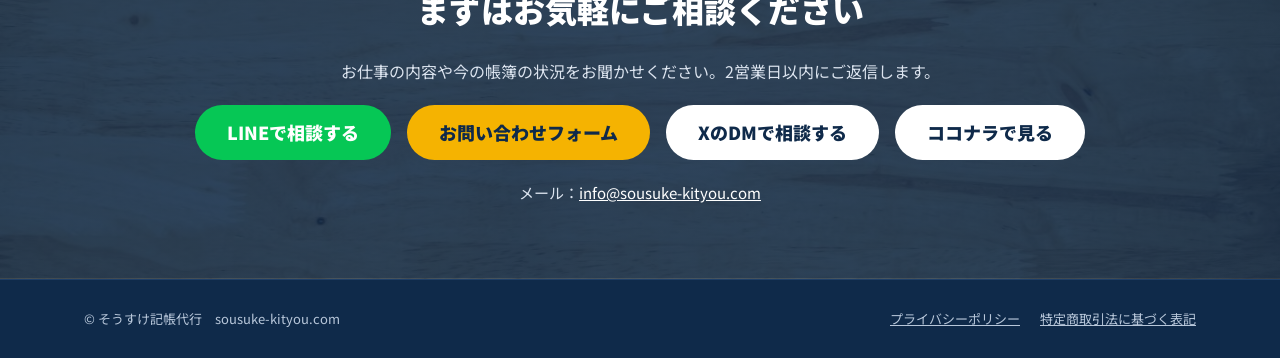
==== commit 0ab237de: "LINE公式アカウントへの相談ボタンを追加 Co-Authored-By: Claude Opus 5.5 <noreply@anthropic.com> Claude-Session: https:" ====
--- a/index.html
+++ b/index.html
@@ -49,6 +49,7 @@
       </ul>
       <div class="hero__cta">
         <a class="btn btn--amber" href="#contact">無料で相談する</a>
+        <a class="btn btn--line" href="https://line.me/R/ti/p/@200nuqpu" target="_blank" rel="noopener">LINEで相談</a>
         <a class="text-link" href="#price">料金を見る</a>
       </div>
     </div>
@@ -81,7 +82,7 @@
   <div class="wrap">
     <div>
       <span class="cta-band__title">まずは無料でご相談ください</span>
-      <span class="cta-band__sub">いまはモニター価格 月額2,000円。フォーム・XのDM・ココナラ、どこからでもOKです</span>
+      <span class="cta-band__sub">いまはモニター価格 月額2,000円。LINE・フォーム・XのDM・ココナラ、どこからでもOKです</span>
     </div>
     <a class="btn btn--amber" href="#contact">お問い合わせはこちら</a>
   </div>
@@ -253,7 +254,7 @@
       <h2 class="h2">ご依頼の流れ</h2>
     </div>
     <div class="grid4">
-      <div class="step"><span class="step__no">STEP 01</span><h3>無料相談</h3><p>フォーム・XのDM・ココナラからご連絡ください。お仕事の内容や今の帳簿の状況を伺います。</p></div>
+      <div class="step"><span class="step__no">STEP 01</span><h3>無料相談</h3><p>LINE・フォーム・XのDM・ココナラからご連絡ください。お仕事の内容や今の帳簿の状況を伺います。</p></div>
       <div class="step"><span class="step__no">STEP 02</span><h3>お見積り・ご契約</h3><p>個人事業主の方は月額プランでスタート。法人さま・税理士事務所さまはお見積りをお出しします。</p></div>
       <div class="step"><span class="step__no">STEP 03</span><h3>資料のご共有</h3><p>写真・PDF・CSVなど、お手元の形のままで大丈夫です。</p></div>
       <div class="step"><span class="step__no">STEP 04</span><h3>記帳・納品</h3><p>毎月、または年1回まとめて。帳簿と簡単なレポートをお渡しします。</p></div>
@@ -288,7 +289,7 @@
       <details><summary>Q. どの会計ソフトに対応していますか？</summary><p>freee・マネーフォワード・弥生など、主要なクラウド会計ソフトに対応しています。お持ちでない場合もご相談ください。</p></details>
       <details><summary>Q. 確定申告もお願いできますか？</summary><p>確定申告書の作成・提出や、個別の税務相談は税理士の独占業務のため、当方ではお受けできません。当方で整えた会計ソフトの帳簿をもとに、ご自身で申告いただくか、税理士にご依頼ください。</p></details>
       <details><summary>Q. 資料はどうやって送ればいいですか？</summary><p>スマホで撮ったレシートの写真、PDF、販路の売上CSVなどをオンラインで共有していただければOKです。</p></details>
-      <details><summary>Q. 連絡の返事はどのくらいで来ますか？</summary><p>原則24時間以内にお返事します。XのDMからのご連絡も歓迎です。</p></details>
+      <details><summary>Q. 連絡の返事はどのくらいで来ますか？</summary><p>原則24時間以内にお返事します。LINEやXのDMからのご連絡も歓迎です。</p></details>
     </div>
   </div>
 </section>
@@ -298,6 +299,7 @@
     <h2>まずはお気軽にご相談ください</h2>
     <p>お仕事の内容や今の帳簿の状況をお聞かせください。2営業日以内にご返信します。</p>
     <div class="contact__btns">
+      <a class="btn btn--line" href="https://line.me/R/ti/p/@200nuqpu" target="_blank" rel="noopener">LINEで相談する</a>
       <a class="btn btn--amber" href="https://docs.google.com/forms/d/e/1FAIpQLSdKH5OH3a9zL9rlPuvzW03FEqb8U3MqRl0XQzkKu2xP0aNkdA/viewform" target="_blank" rel="noopener">お問い合わせフォーム</a>
       <a class="btn btn--white" href="https://x.com/sousuke_kityou" target="_blank" rel="noopener">XのDMで相談する</a>
       <a class="btn btn--white" href="https://coconala.com/users/533746" target="_blank" rel="noopener">ココナラで見る</a>
--- a/assets/style.css
+++ b/assets/style.css
@@ -193,3 +193,5 @@
 .price-sub{max-width:860px;margin:24px auto 0}
 .price-sub .box{color:var(--text)}
 .price-sub .box p{margin:0;font-size:15px}
+.btn--line{background:#06C755;color:#fff}
+.btn--line:hover{background:#05B34C;color:#fff}
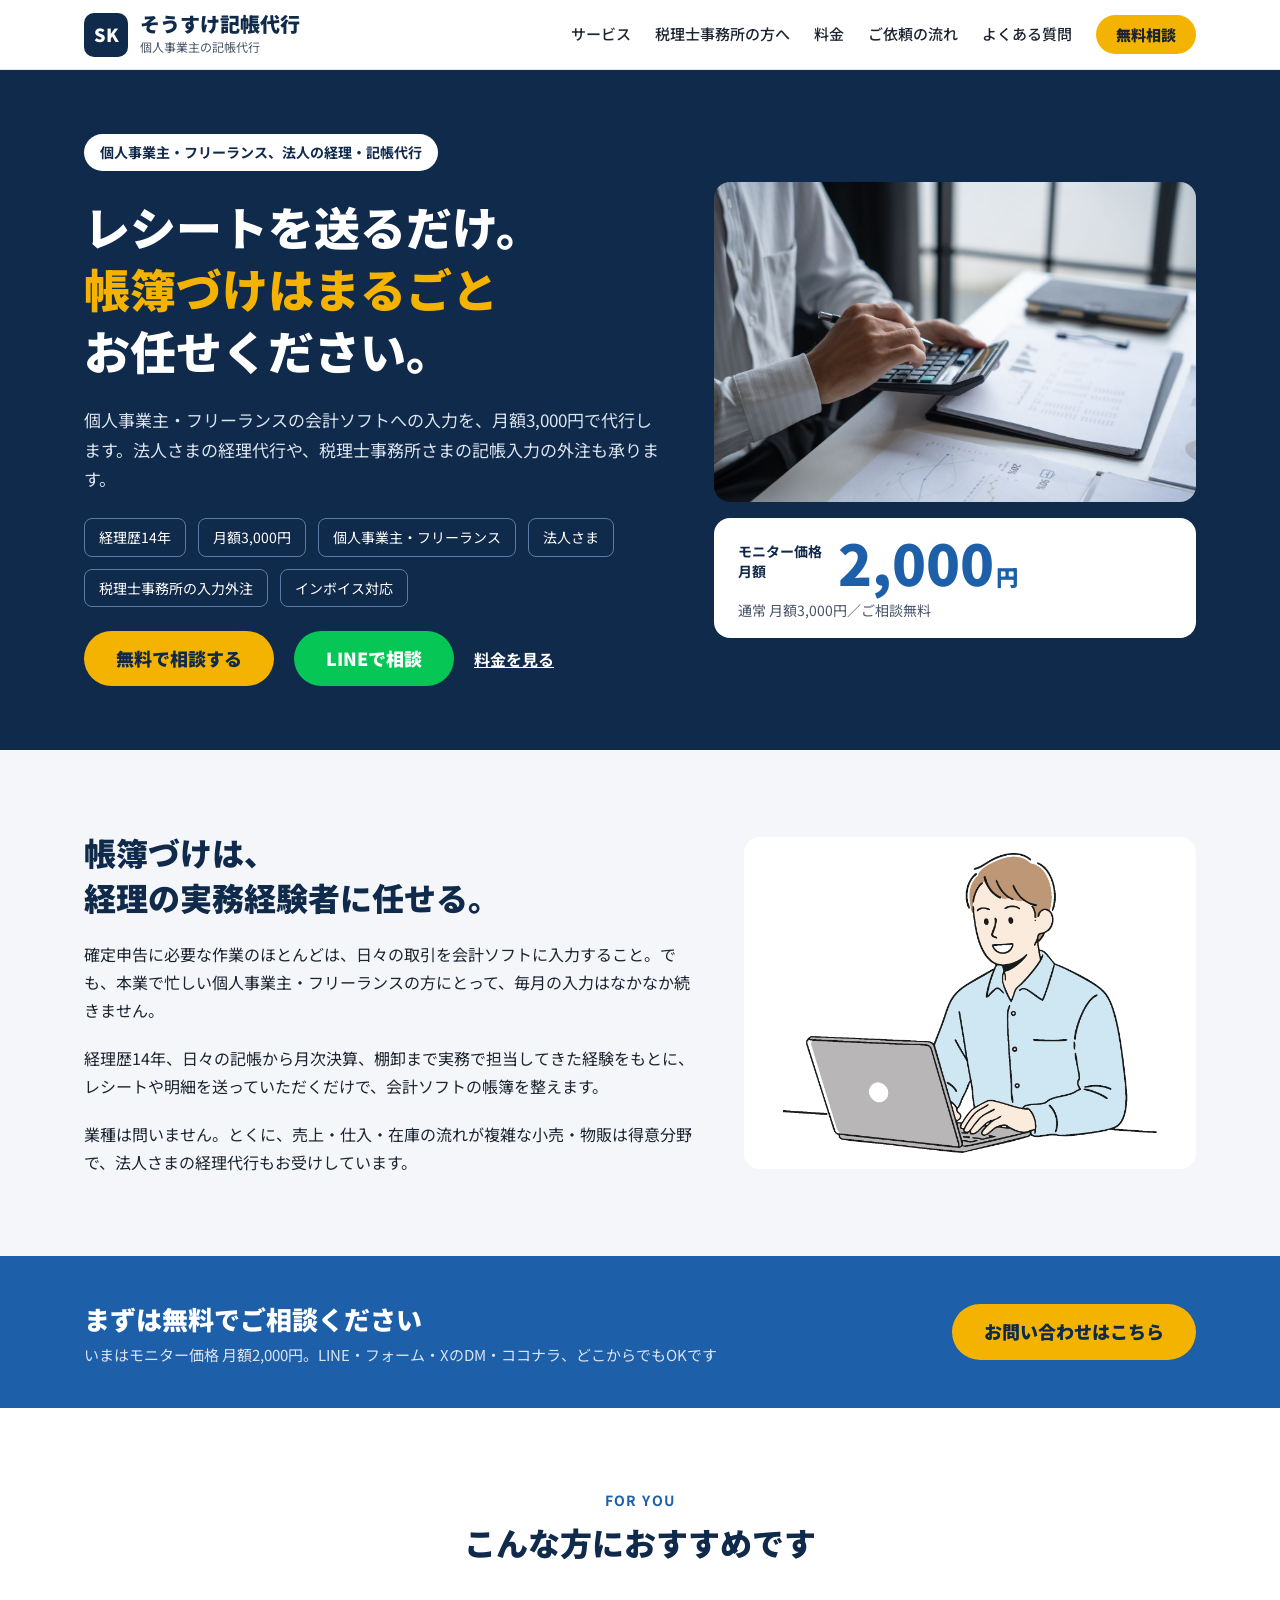
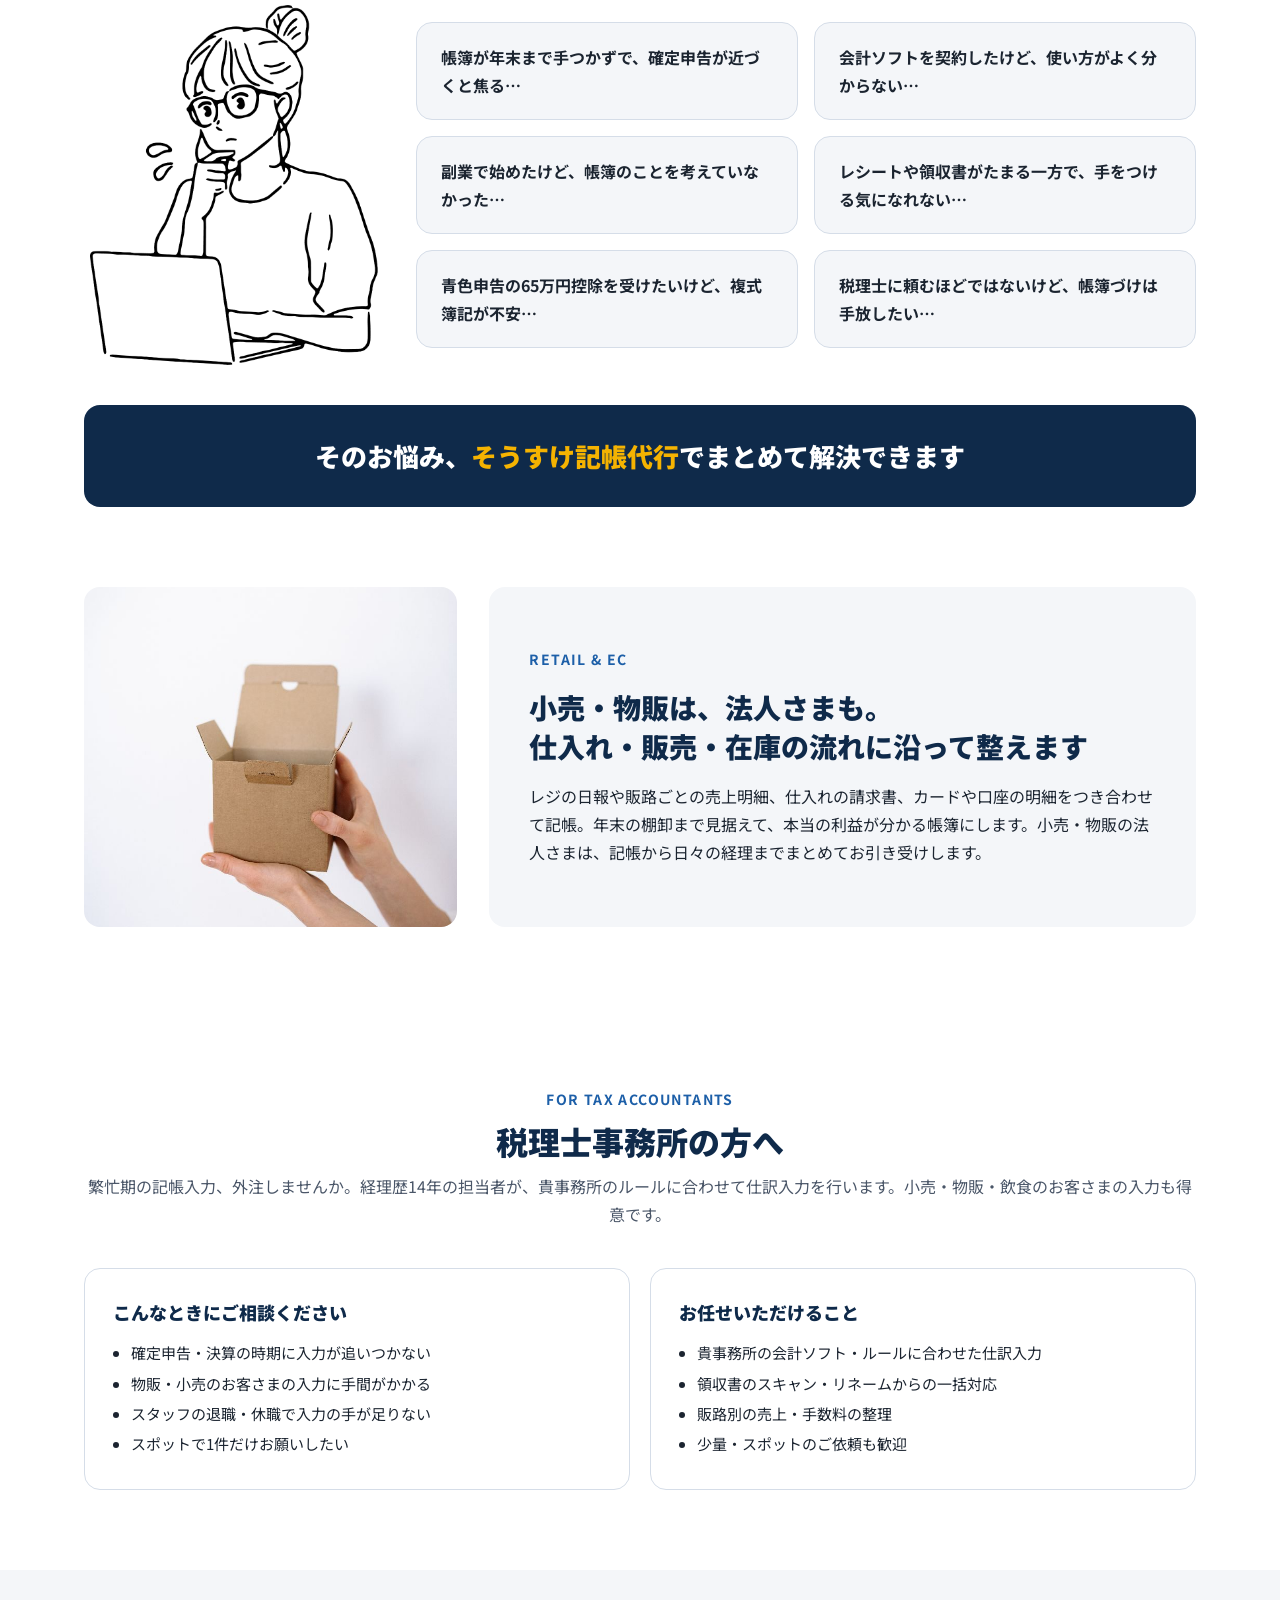
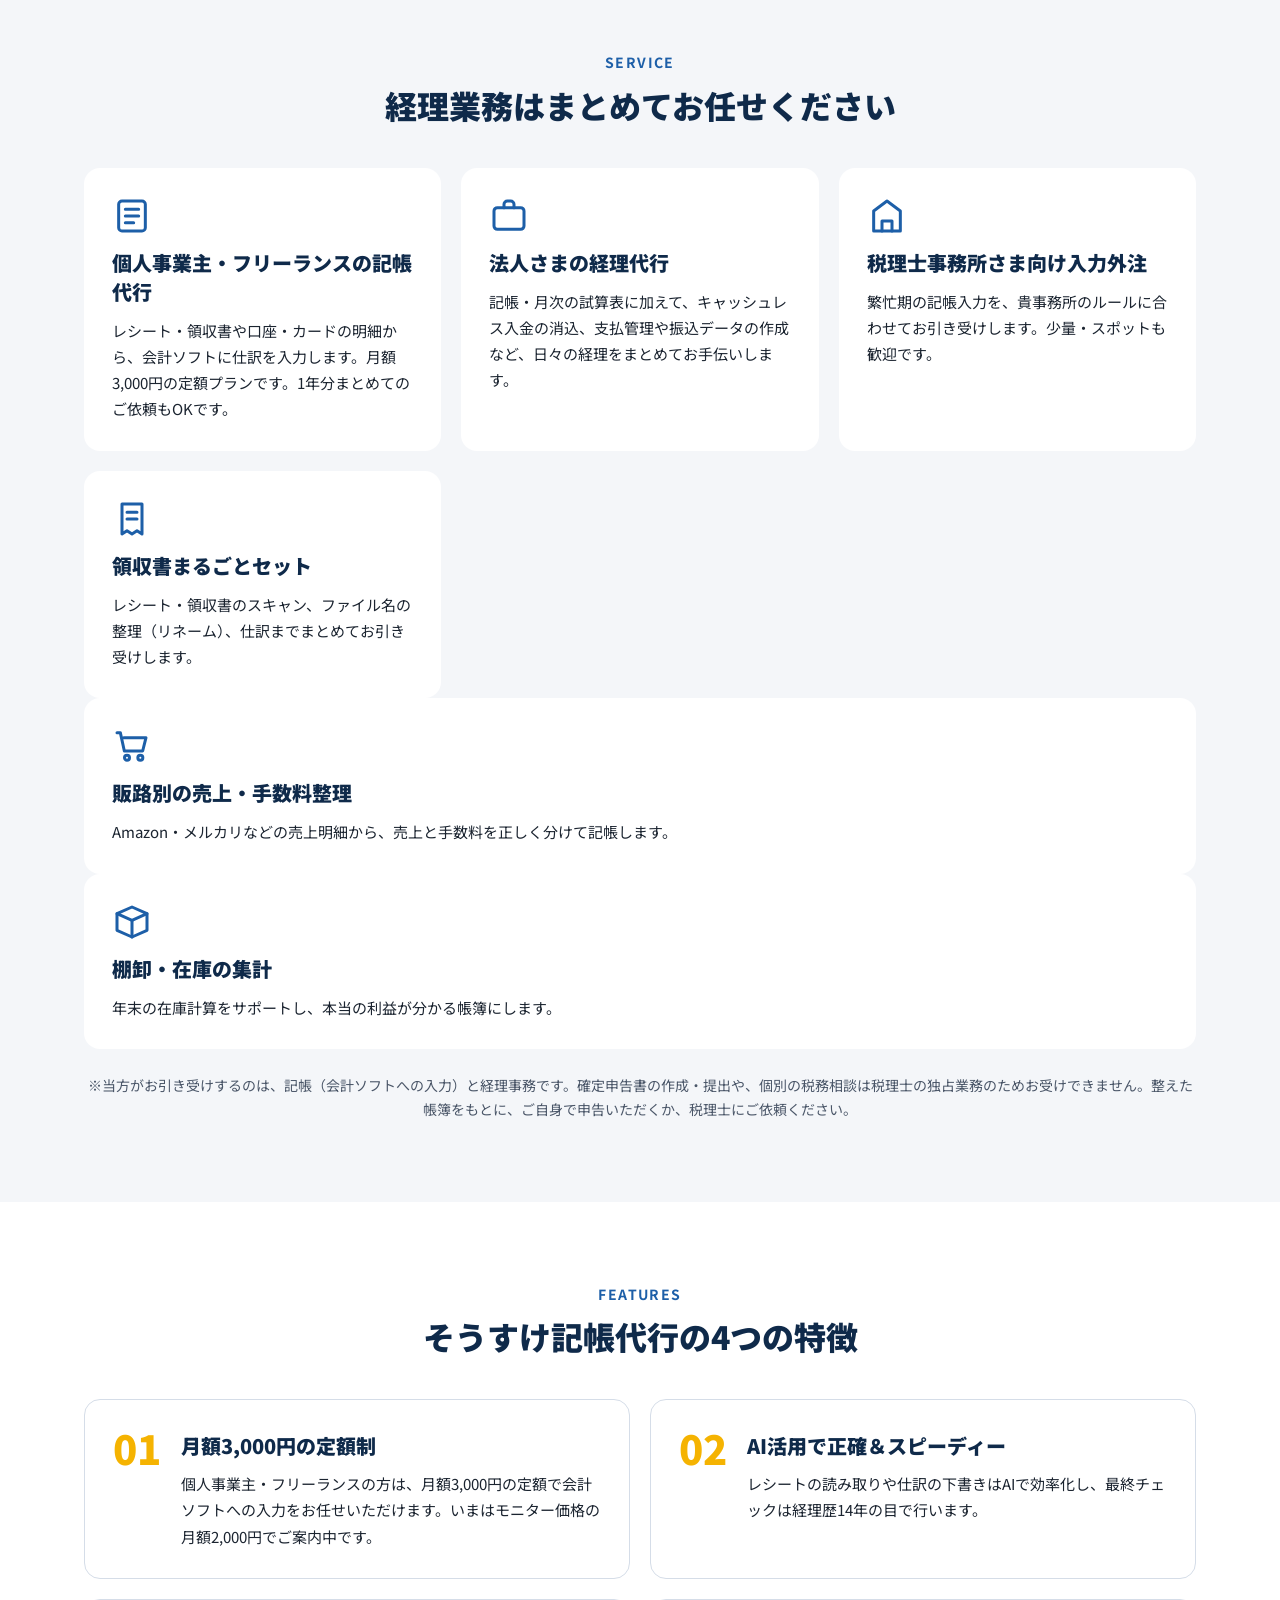
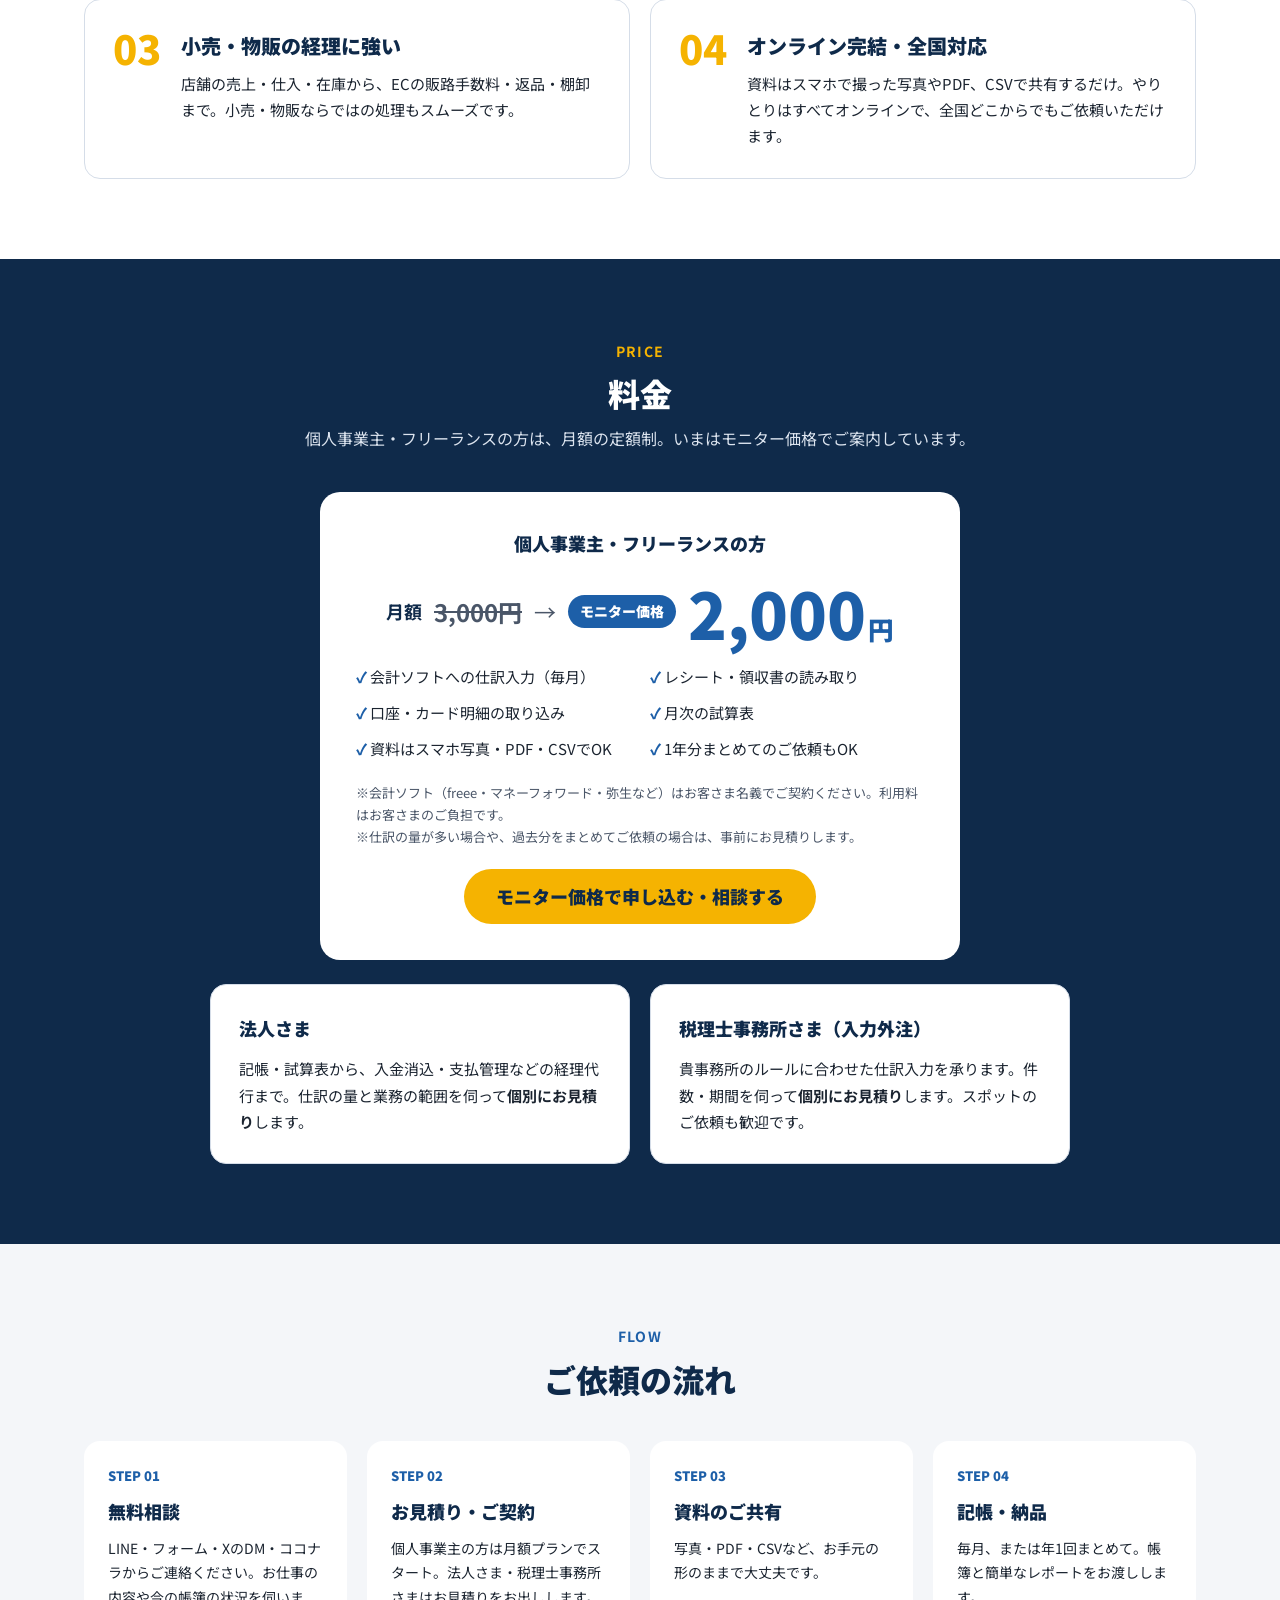
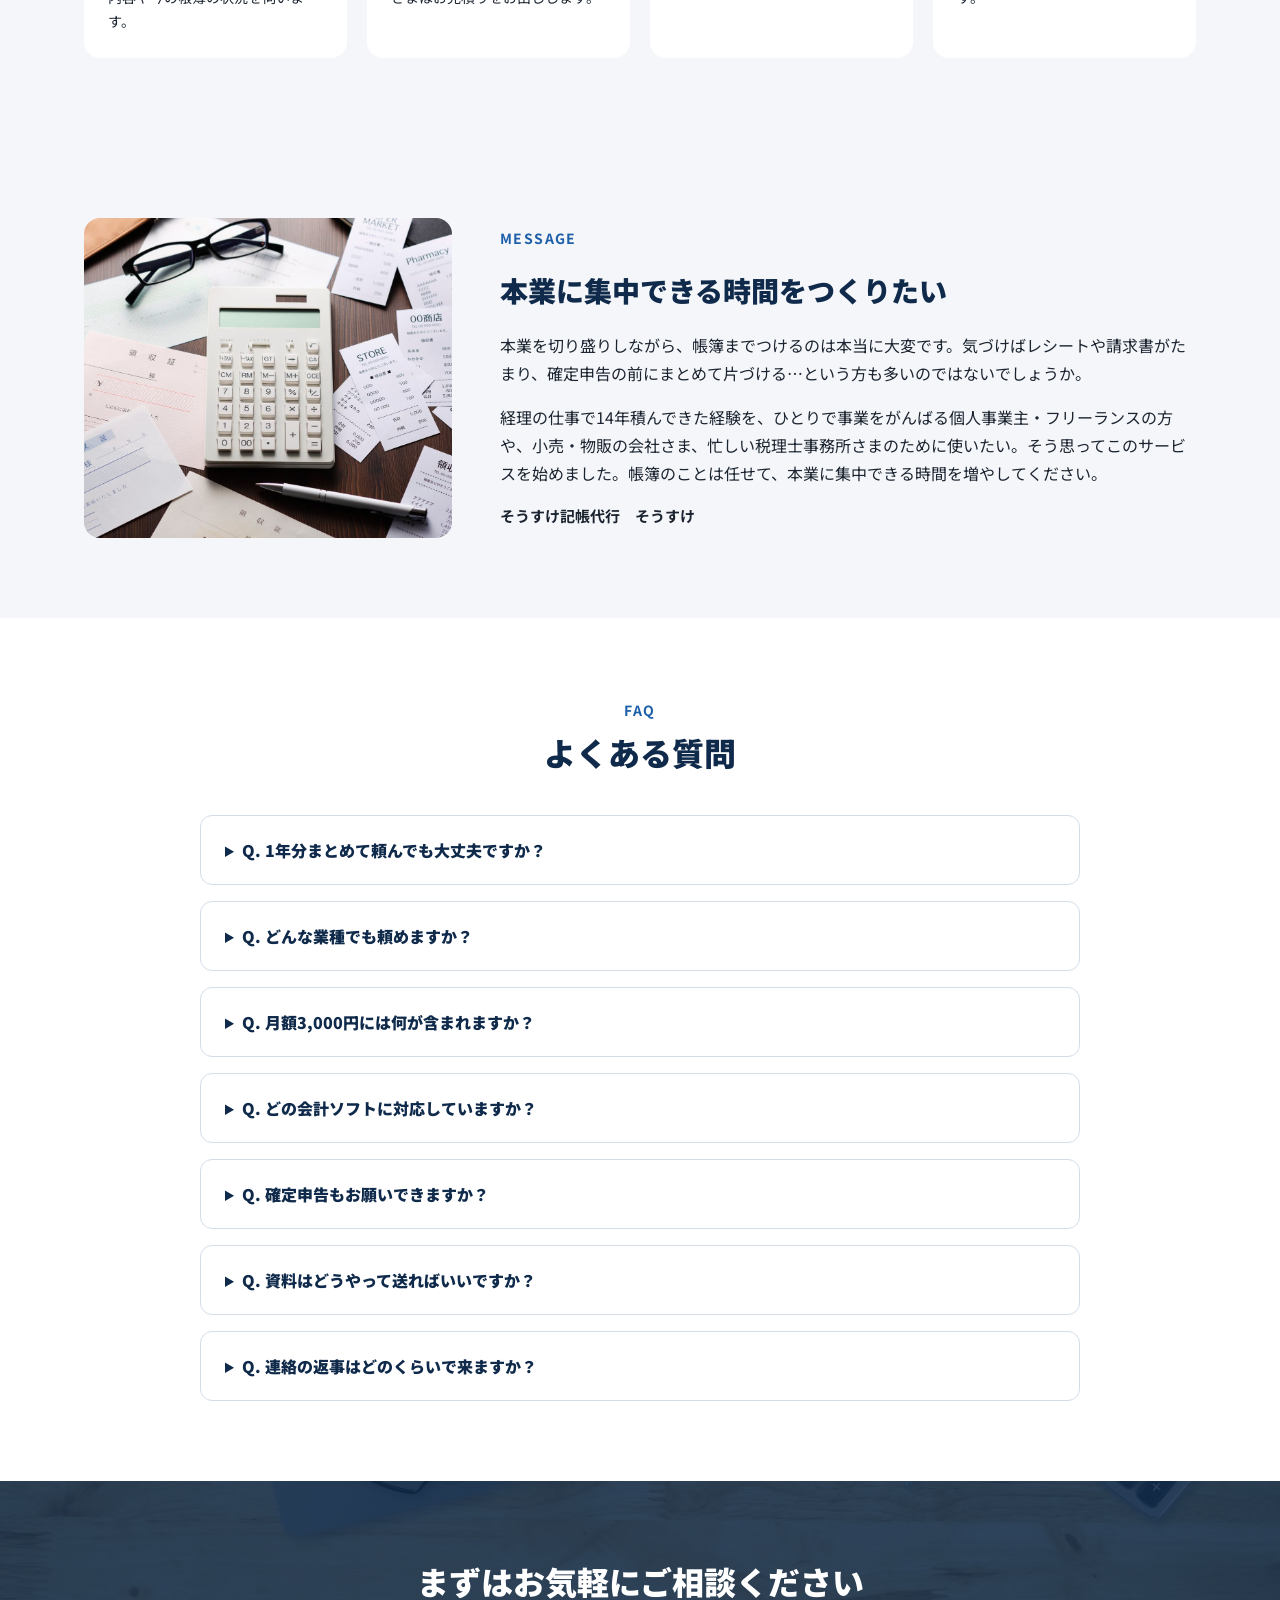
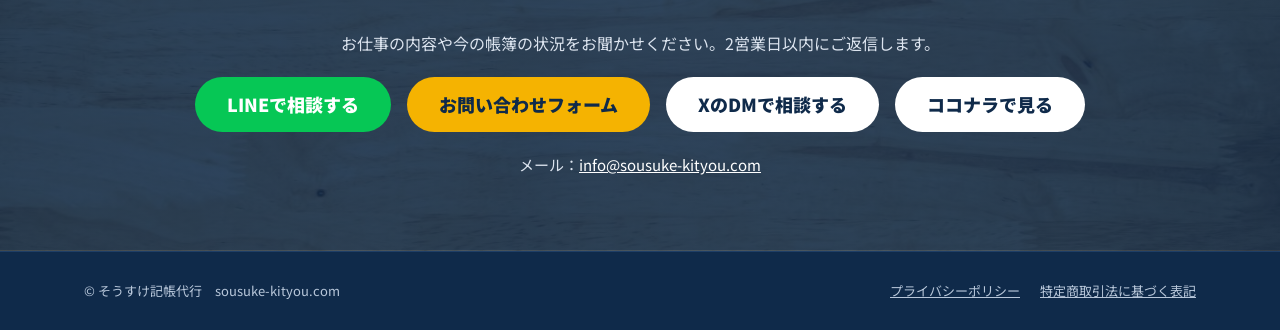
==== commit 258a0206: "Simplify hero pill, use 法人さま, drop 会社員 wording Co-Authored-By: Claude Opus 5.5 <noreply@anthropic.co" ====
--- a/index.html
+++ b/index.html
@@ -3,12 +3,12 @@
 <head>
 <meta charset="utf-8">
 <meta name="viewport" content="width=device-width, initial-scale=1">
-<title>そうすけ記帳代行｜個人事業主・フリーランスの記帳代行 月額3,000円／小売・物販の法人さまの経理代行</title>
-<meta name="description" content="個人事業主・フリーランスの会計ソフト入力（記帳代行）を月額3,000円で承ります。小売・物販の法人さまの経理代行、税理士事務所さまの記帳入力の外注にも対応。経理歴14年、AI活用で正確＆スピーディー。">
+<title>そうすけ記帳代行｜個人事業主・フリーランスの記帳代行 月額3,000円／法人さまの経理代行</title>
+<meta name="description" content="個人事業主・フリーランスの会計ソフト入力（記帳代行）を月額3,000円で承ります。法人さまの経理代行、税理士事務所さまの記帳入力の外注にも対応。経理歴14年、AI活用で正確＆スピーディー。">
 <link rel="canonical" href="https://sousuke-kityou.com/">
 <meta property="og:type" content="website">
 <meta property="og:title" content="そうすけ記帳代行｜個人事業主・フリーランスの記帳代行 月額3,000円">
-<meta property="og:description" content="個人事業主・フリーランスの帳簿づけを月額3,000円で。小売・物販の法人さまの経理代行、税理士事務所さまの入力外注にも対応します。">
+<meta property="og:description" content="個人事業主・フリーランスの帳簿づけを月額3,000円で。法人さまの経理代行、税理士事務所さまの入力外注にも対応します。">
 <meta property="og:url" content="https://sousuke-kityou.com/">
 <meta property="og:image" content="https://sousuke-kityou.com/assets/img/ogp.jpg">
 <meta name="twitter:card" content="summary_large_image">
@@ -41,11 +41,11 @@
 <section class="hero">
   <div class="wrap">
     <div class="hero__text">
-      <span class="pill">個人事業主・フリーランスの記帳代行（会計ソフト入力代行）</span>
+      <span class="pill">個人事業主・フリーランス、法人の経理・記帳代行</span>
       <h1>レシートを送るだけ。<br><span>帳簿づけはまるごと</span><br>お任せください。</h1>
-      <p class="hero__lead">個人事業主・フリーランスの会計ソフトへの入力を、月額3,000円で代行します。小売・物販の法人さまの経理代行や、税理士事務所さまの記帳入力の外注も承ります。</p>
+      <p class="hero__lead">個人事業主・フリーランスの会計ソフトへの入力を、月額3,000円で代行します。法人さまの経理代行や、税理士事務所さまの記帳入力の外注も承ります。</p>
       <ul class="tags">
-        <li>経理歴14年</li><li>月額3,000円</li><li>個人事業主・フリーランス</li><li>小売・物販の法人さま</li><li>税理士事務所の入力外注</li><li>インボイス対応</li>
+        <li>経理歴14年</li><li>月額3,000円</li><li>個人事業主・フリーランス</li><li>法人さま</li><li>税理士事務所の入力外注</li><li>インボイス対応</li>
       </ul>
       <div class="hero__cta">
         <a class="btn btn--amber" href="#contact">無料で相談する</a>
@@ -69,7 +69,7 @@
     <div class="split__text">
       <h2 class="h2">帳簿づけは、<br>経理の実務経験者に任せる。</h2>
       <p>確定申告に必要な作業のほとんどは、日々の取引を会計ソフトに入力すること。でも、本業で忙しい個人事業主・フリーランスの方にとって、毎月の入力はなかなか続きません。</p>
-      <p>そうすけ記帳代行の中の人は、経理歴14年の会社員です。日々の記帳から月次決算、棚卸まで実務で担当してきた経験をもとに、レシートや明細を送っていただくだけで、会計ソフトの帳簿を整えます。</p>
+      <p>経理歴14年、日々の記帳から月次決算、棚卸まで実務で担当してきた経験をもとに、レシートや明細を送っていただくだけで、会計ソフトの帳簿を整えます。</p>
       <p>業種は問いません。とくに、売上・仕入・在庫の流れが複雑な小売・物販は得意分野で、法人さまの経理代行もお受けしています。</p>
     </div>
     <div class="split__media illust-card">
@@ -166,7 +166,7 @@
       </div>
       <div class="card">
         <svg aria-hidden="true" viewBox="0 0 24 24" fill="none" stroke="#1D5FA8" stroke-width="1.8" stroke-linecap="round" stroke-linejoin="round"><rect x="3" y="7" width="18" height="13" rx="2"/><path d="M9 7V5a2 2 0 0 1 2-2h2a2 2 0 0 1 2 2v2"/></svg>
-        <h3>小売・物販の法人さまの経理代行</h3>
+        <h3>法人さまの経理代行</h3>
         <p>記帳・月次の試算表に加えて、キャッシュレス入金の消込、支払管理や振込データの作成など、日々の経理をまとめてお手伝いします。</p>
       </div>
       <div class="card">
@@ -236,7 +236,7 @@
     </div>
     <div class="grid2 price-sub">
       <div class="box">
-        <h3>小売・物販の法人さま</h3>
+        <h3>法人さま</h3>
         <p>記帳・試算表から、入金消込・支払管理などの経理代行まで。仕訳の量と業務の範囲を伺って<strong>個別にお見積り</strong>します。</p>
       </div>
       <div class="box">
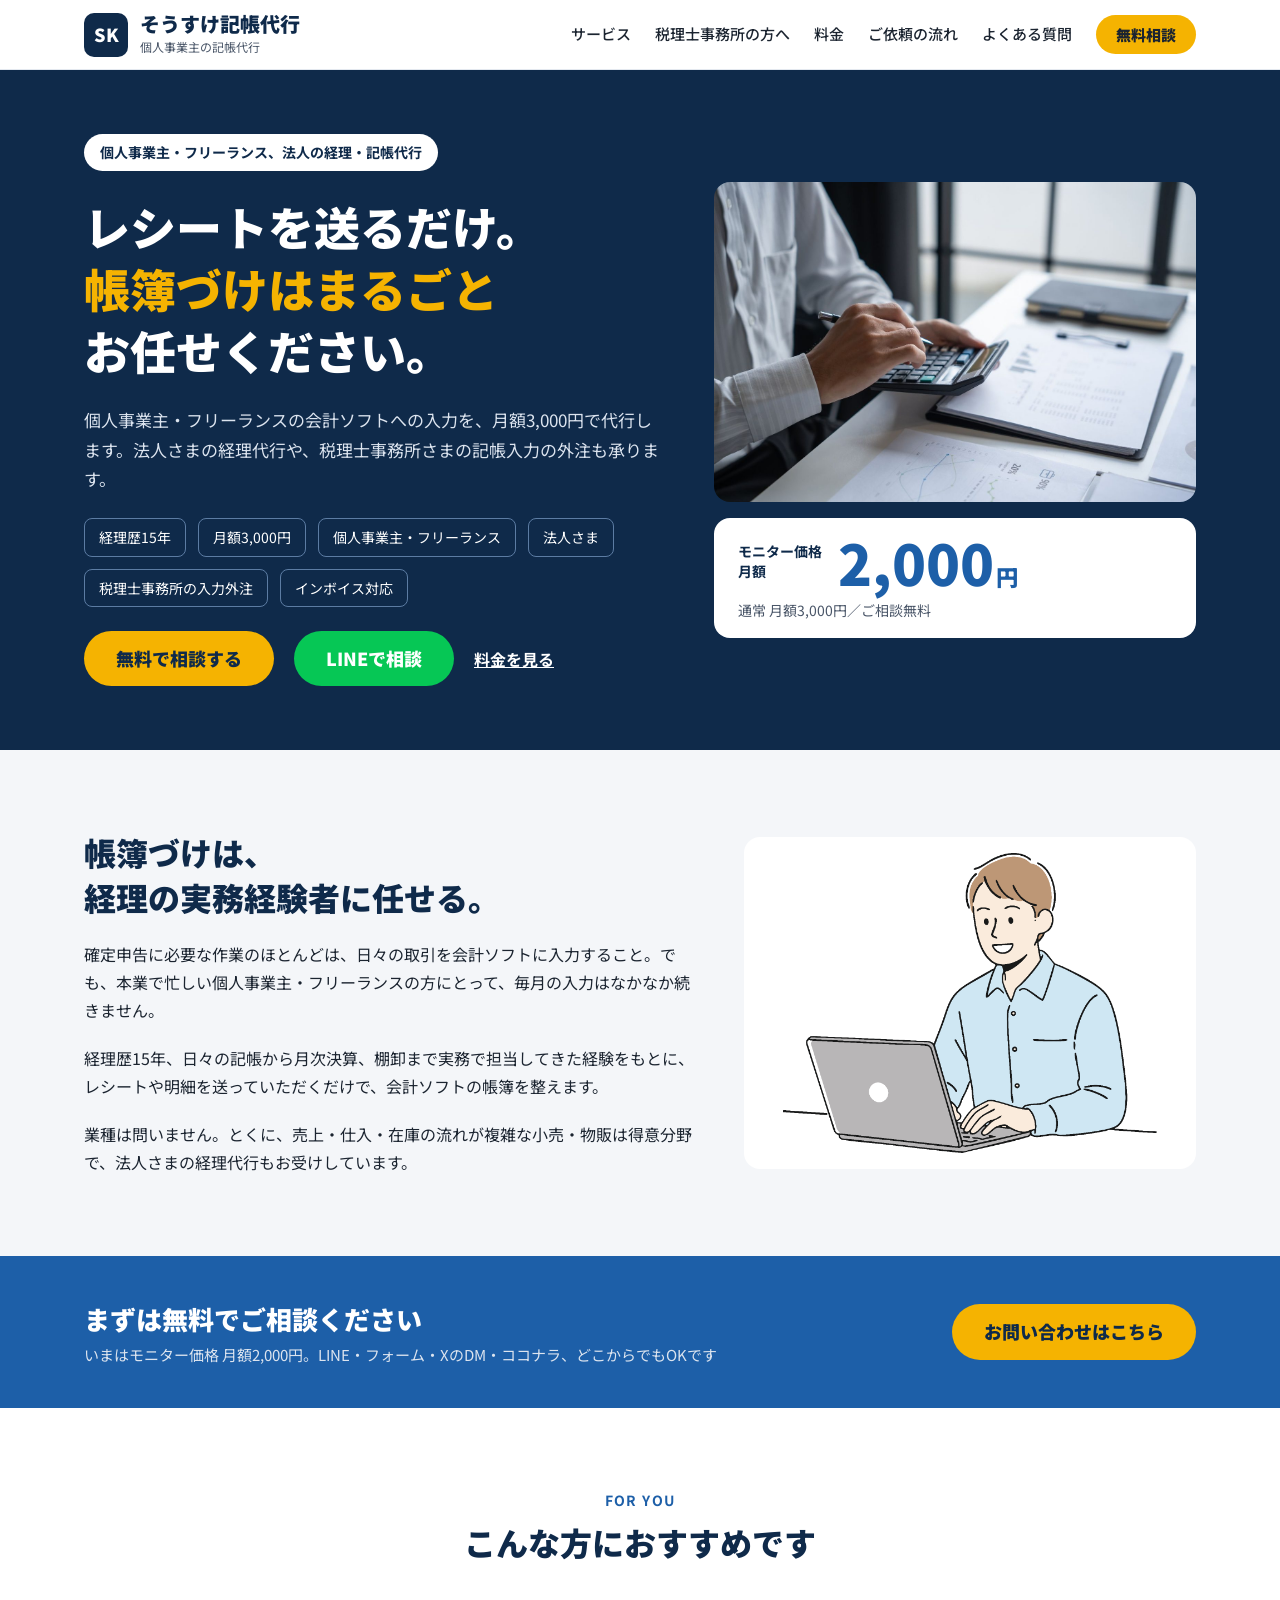
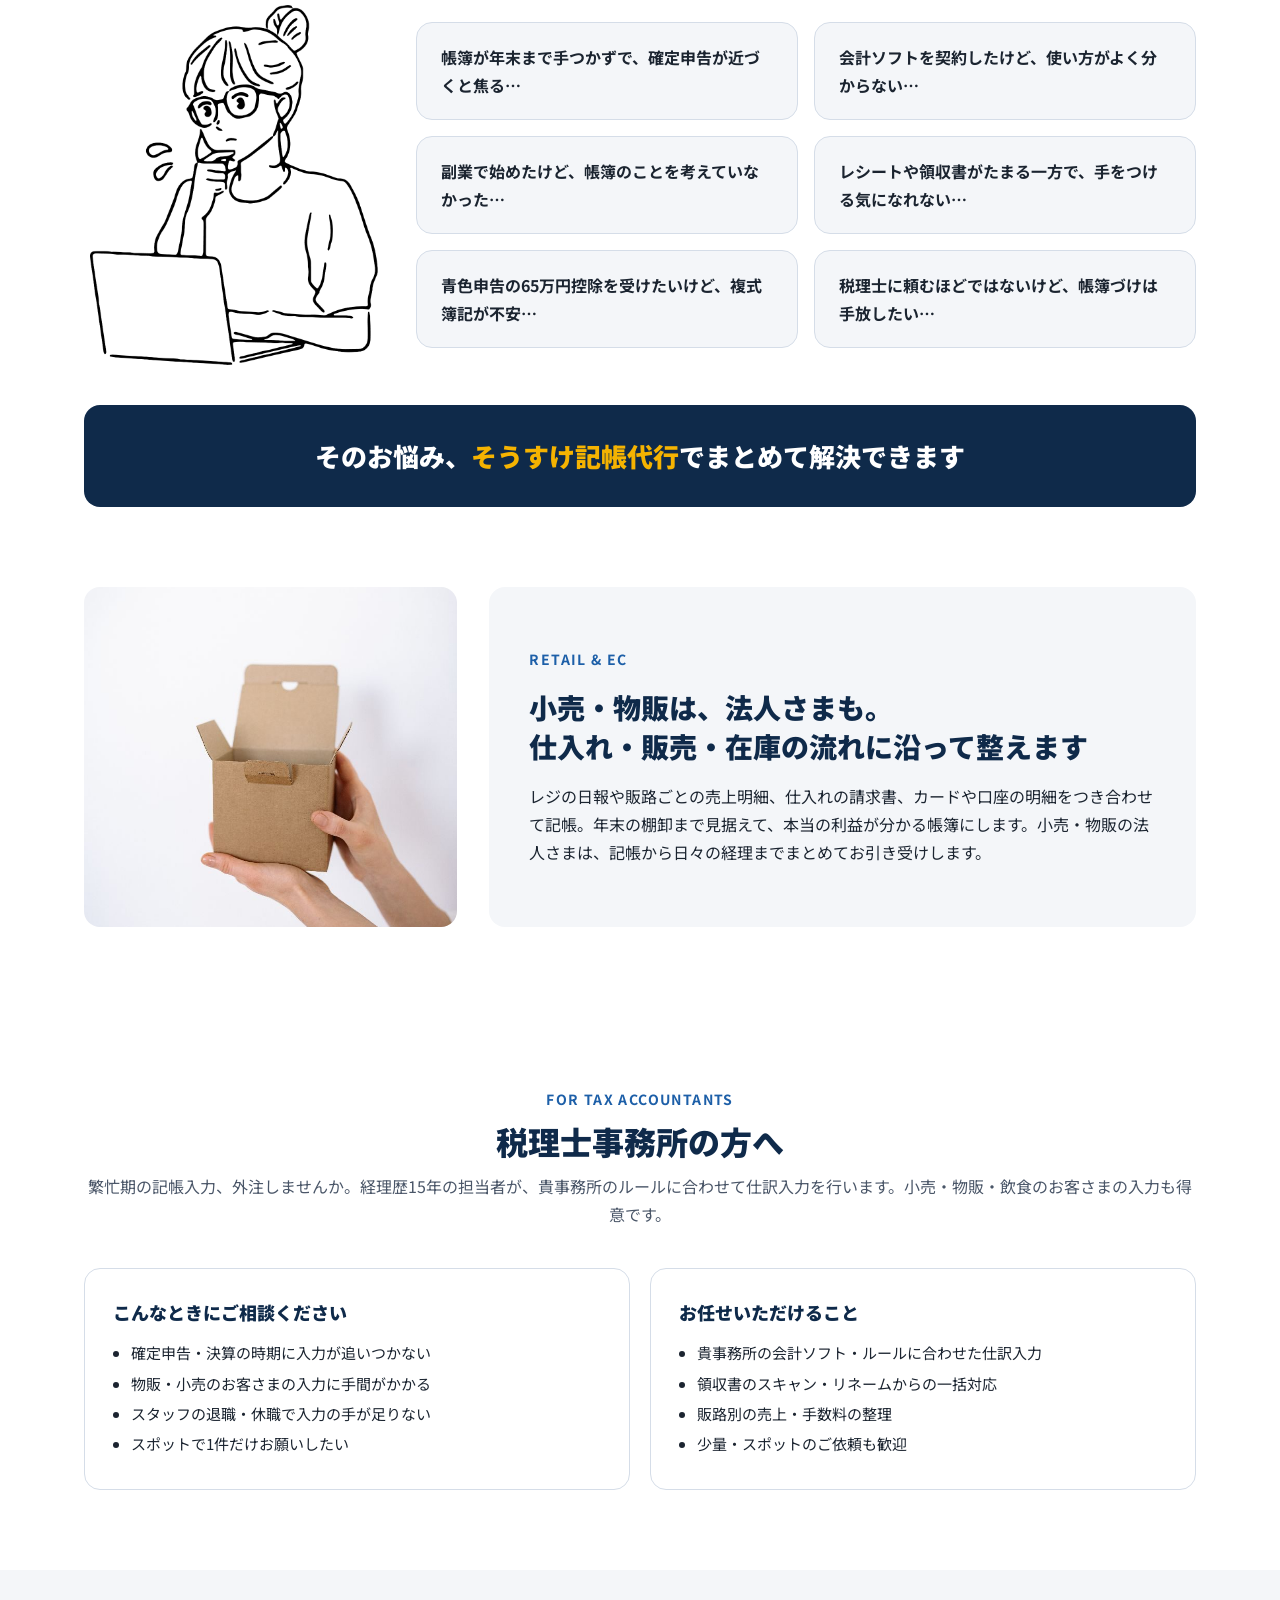
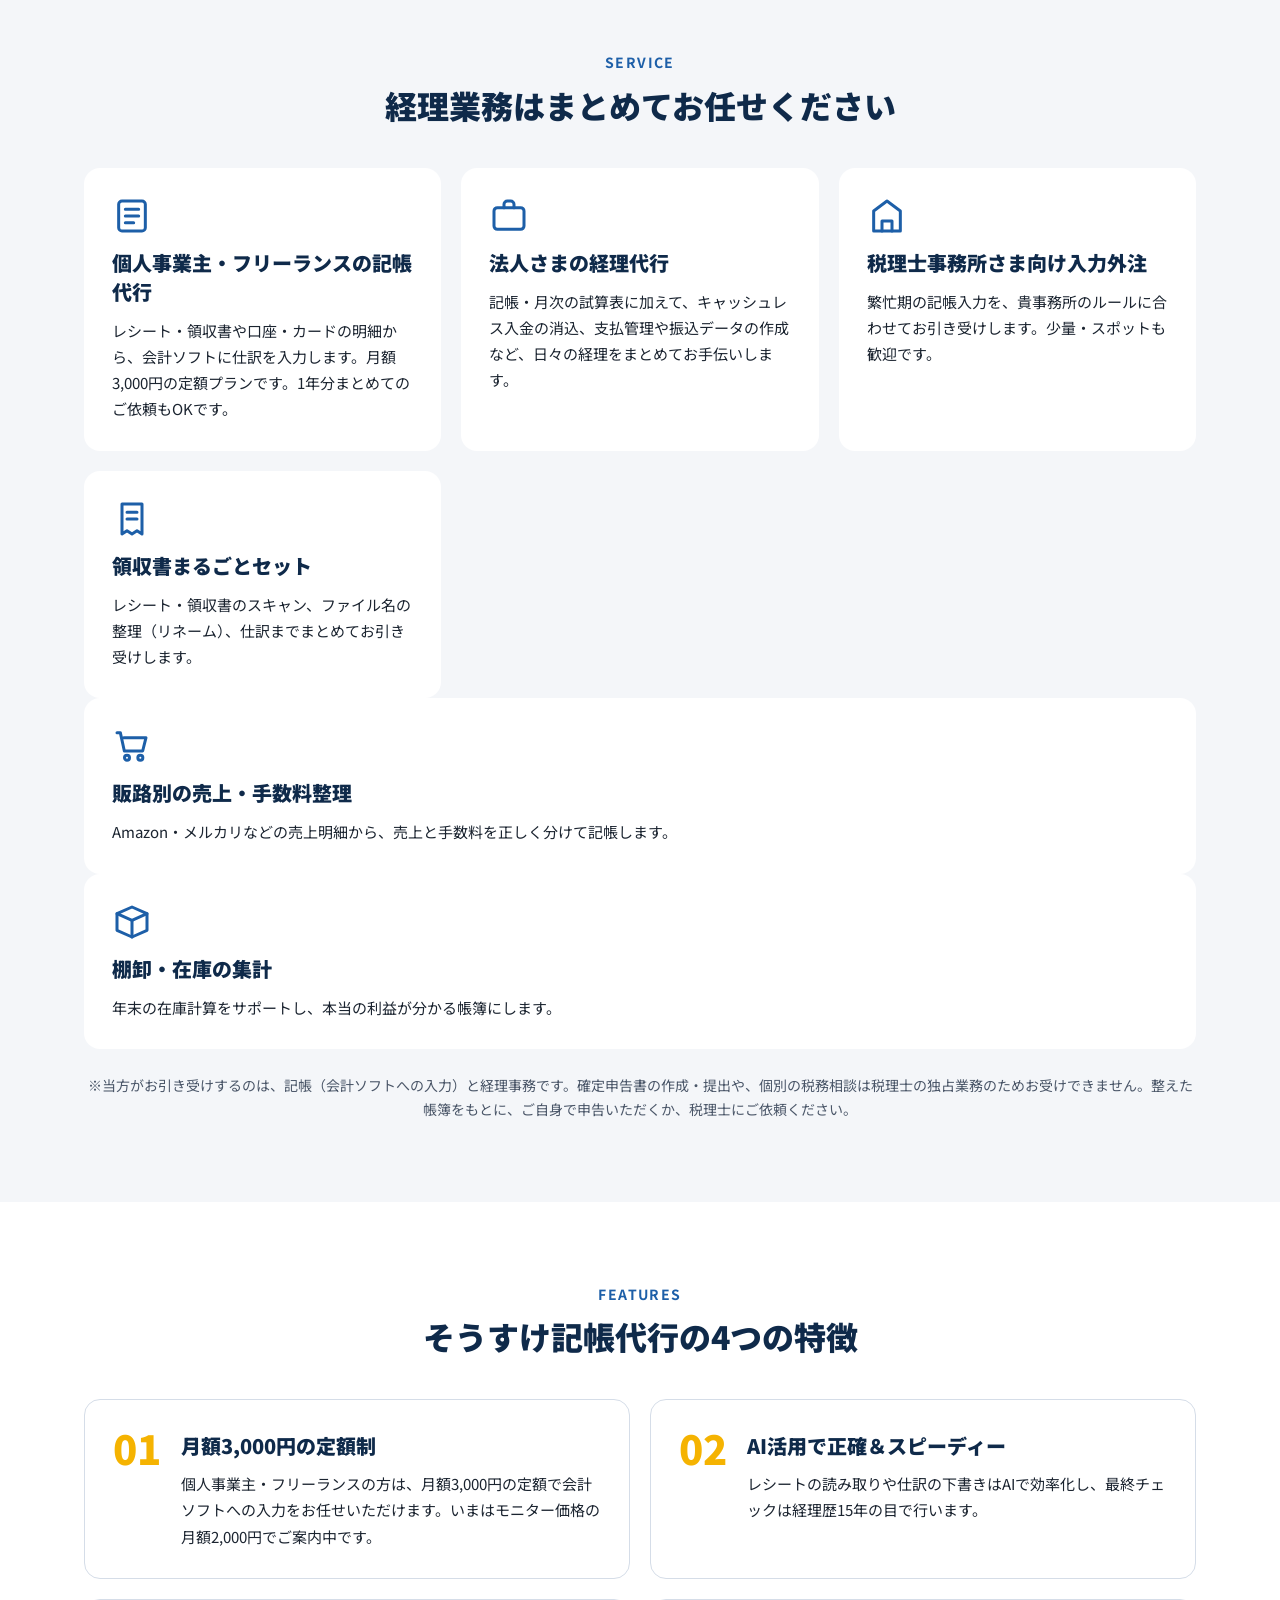
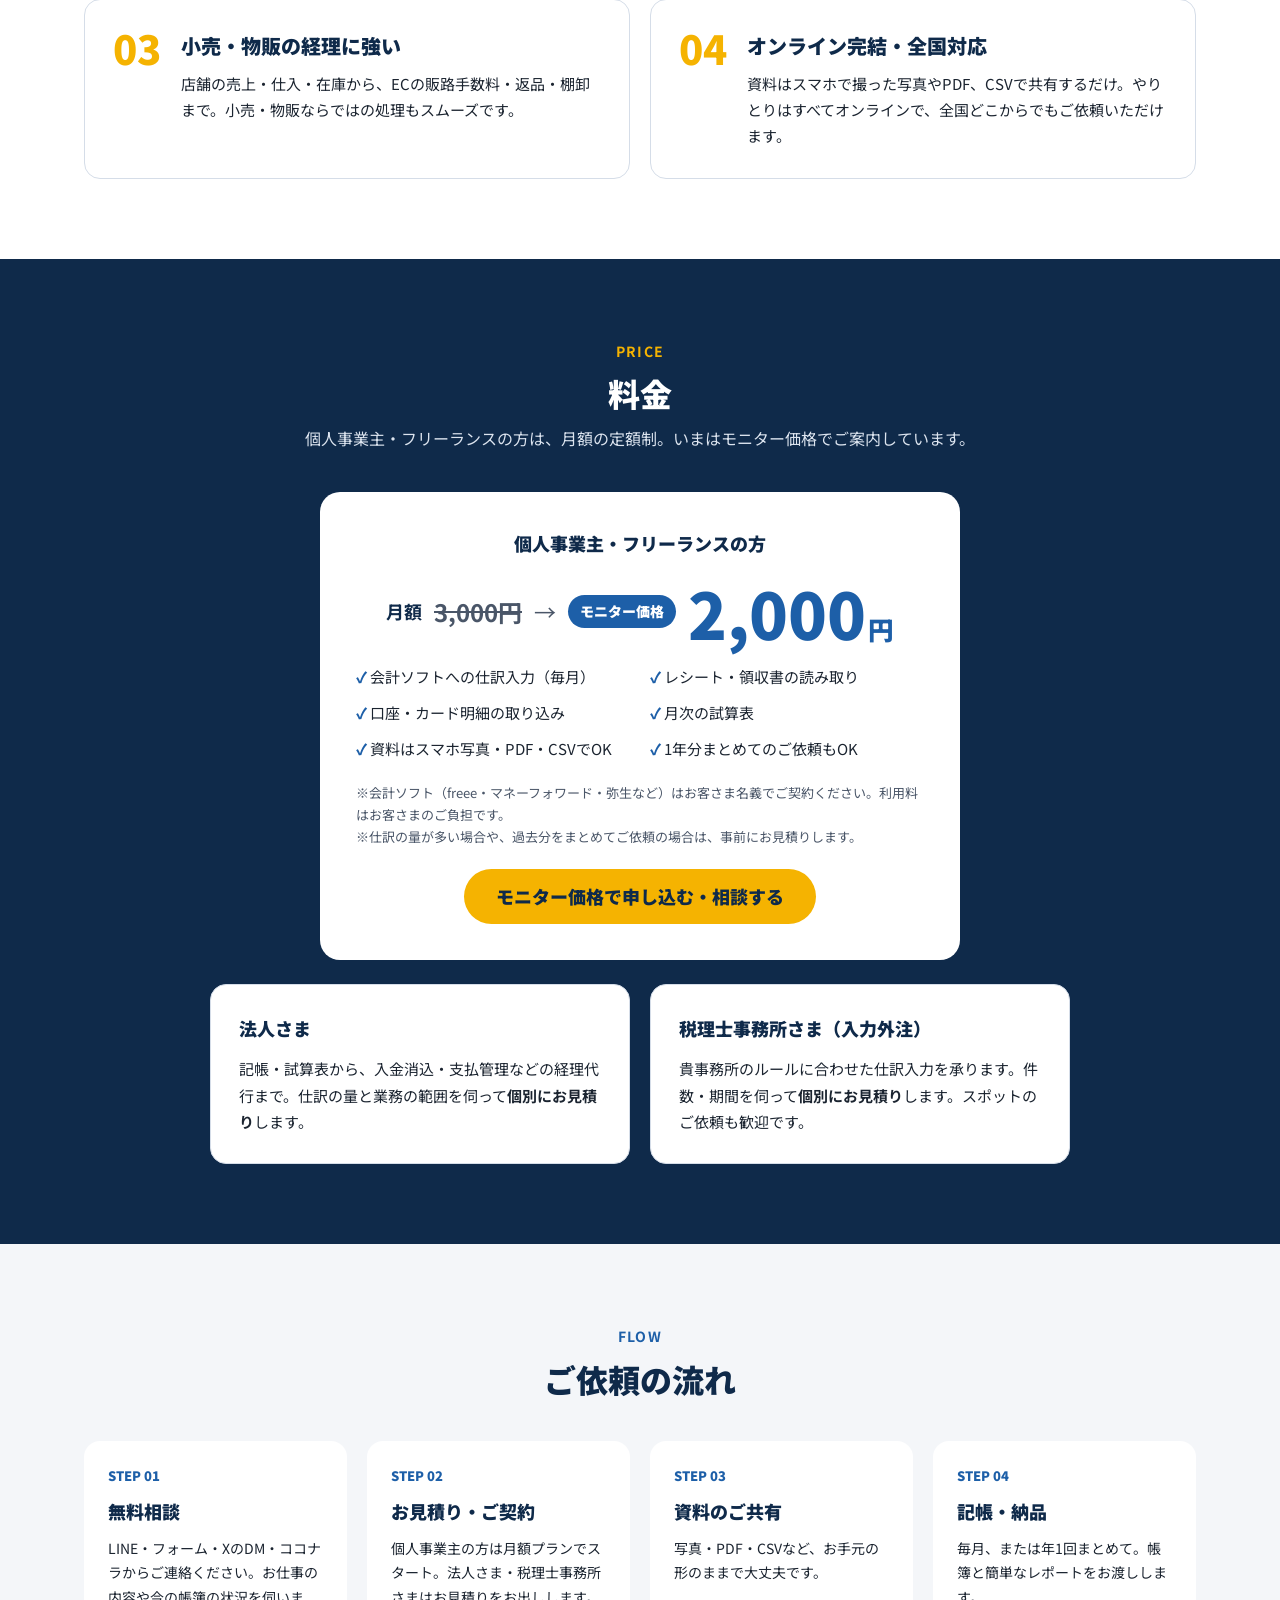
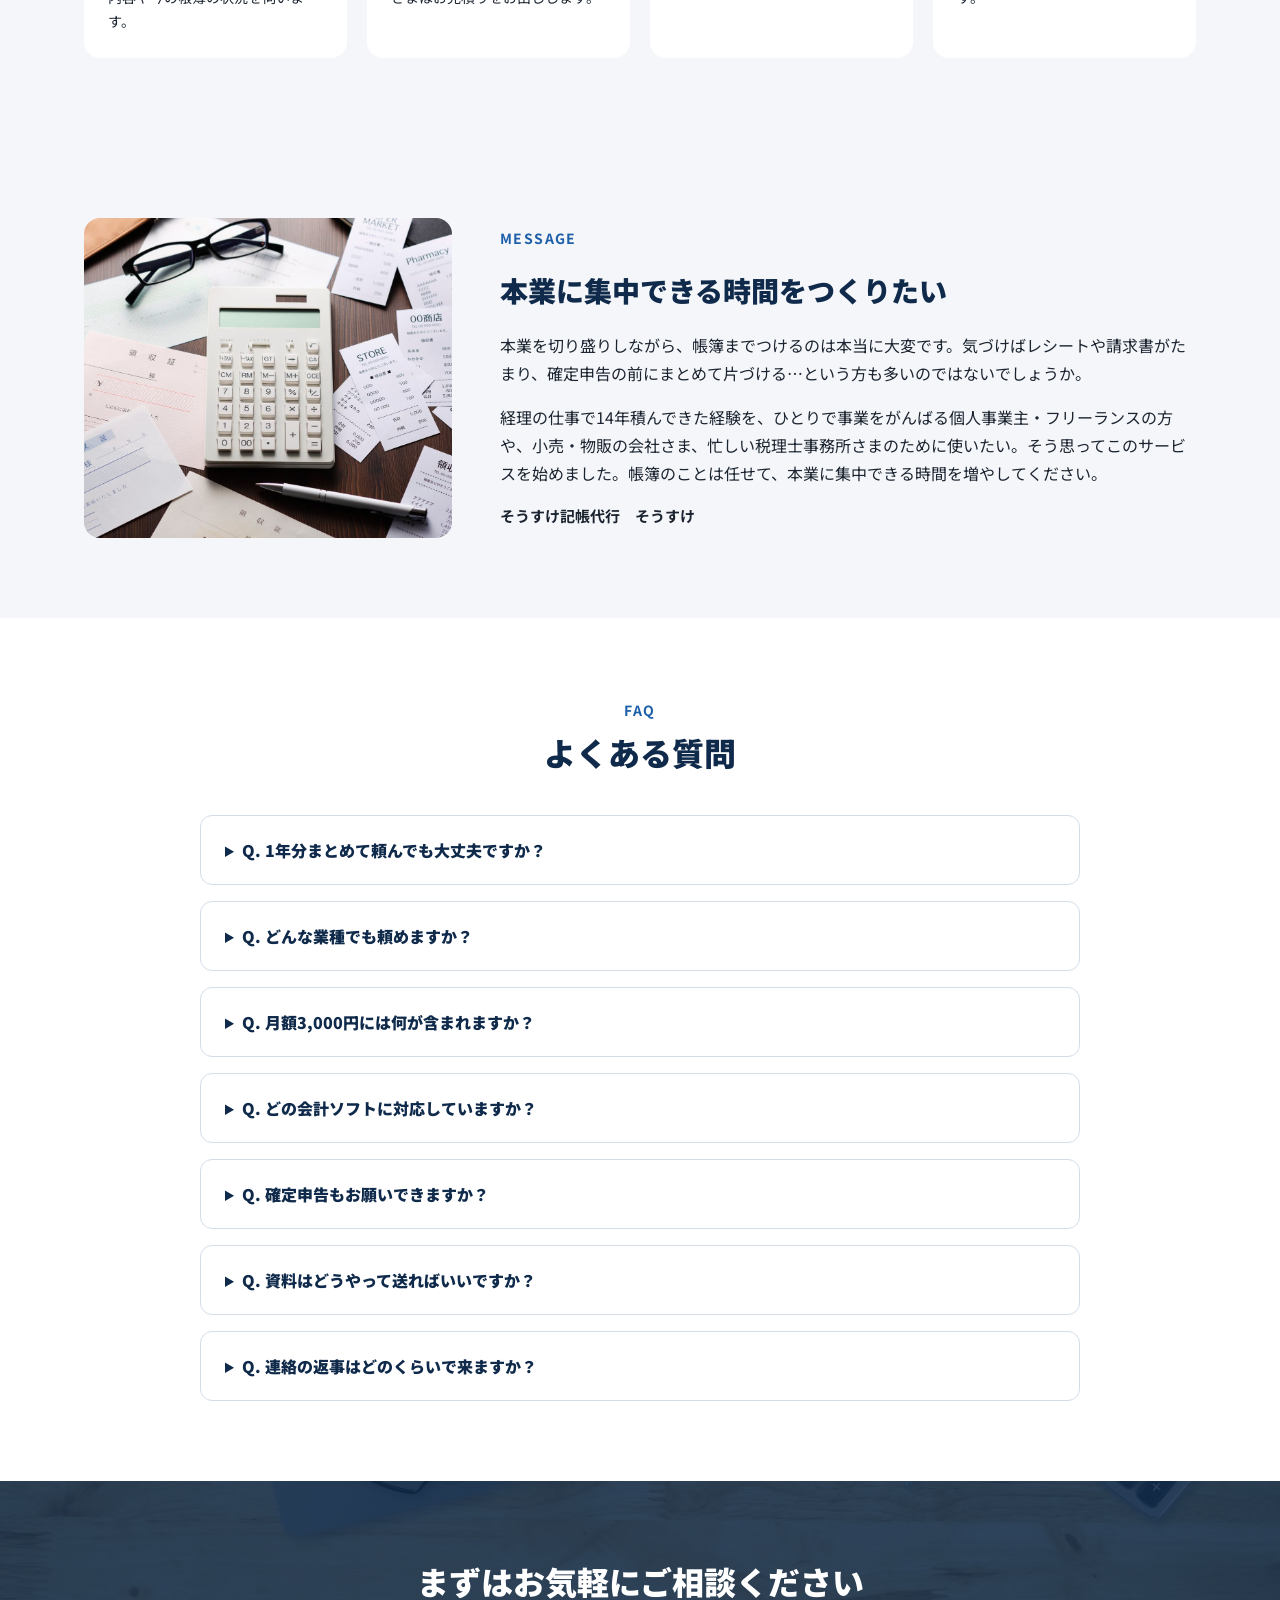
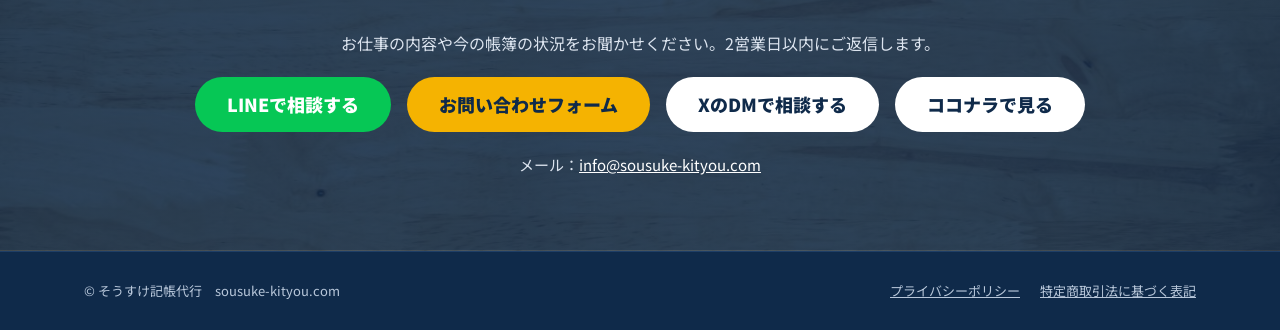
==== commit 6f0d1fa9: "経理歴を15年に更新 Co-Authored-By: Claude Opus 5.5 <noreply@anthropic.com> Claude-Session: https://claude.ai" ====
--- a/index.html
+++ b/index.html
@@ -4,7 +4,7 @@
 <meta charset="utf-8">
 <meta name="viewport" content="width=device-width, initial-scale=1">
 <title>そうすけ記帳代行｜個人事業主・フリーランスの記帳代行 月額3,000円／法人さまの経理代行</title>
-<meta name="description" content="個人事業主・フリーランスの会計ソフト入力（記帳代行）を月額3,000円で承ります。法人さまの経理代行、税理士事務所さまの記帳入力の外注にも対応。経理歴14年、AI活用で正確＆スピーディー。">
+<meta name="description" content="個人事業主・フリーランスの会計ソフト入力（記帳代行）を月額3,000円で承ります。法人さまの経理代行、税理士事務所さまの記帳入力の外注にも対応。経理歴15年、AI活用で正確＆スピーディー。">
 <link rel="canonical" href="https://sousuke-kityou.com/">
 <meta property="og:type" content="website">
 <meta property="og:title" content="そうすけ記帳代行｜個人事業主・フリーランスの記帳代行 月額3,000円">
@@ -45,7 +45,7 @@
       <h1>レシートを送るだけ。<br><span>帳簿づけはまるごと</span><br>お任せください。</h1>
       <p class="hero__lead">個人事業主・フリーランスの会計ソフトへの入力を、月額3,000円で代行します。法人さまの経理代行や、税理士事務所さまの記帳入力の外注も承ります。</p>
       <ul class="tags">
-        <li>経理歴14年</li><li>月額3,000円</li><li>個人事業主・フリーランス</li><li>法人さま</li><li>税理士事務所の入力外注</li><li>インボイス対応</li>
+        <li>経理歴15年</li><li>月額3,000円</li><li>個人事業主・フリーランス</li><li>法人さま</li><li>税理士事務所の入力外注</li><li>インボイス対応</li>
       </ul>
       <div class="hero__cta">
         <a class="btn btn--amber" href="#contact">無料で相談する</a>
@@ -69,7 +69,7 @@
     <div class="split__text">
       <h2 class="h2">帳簿づけは、<br>経理の実務経験者に任せる。</h2>
       <p>確定申告に必要な作業のほとんどは、日々の取引を会計ソフトに入力すること。でも、本業で忙しい個人事業主・フリーランスの方にとって、毎月の入力はなかなか続きません。</p>
-      <p>経理歴14年、日々の記帳から月次決算、棚卸まで実務で担当してきた経験をもとに、レシートや明細を送っていただくだけで、会計ソフトの帳簿を整えます。</p>
+      <p>経理歴15年、日々の記帳から月次決算、棚卸まで実務で担当してきた経験をもとに、レシートや明細を送っていただくだけで、会計ソフトの帳簿を整えます。</p>
       <p>業種は問いません。とくに、売上・仕入・在庫の流れが複雑な小売・物販は得意分野で、法人さまの経理代行もお受けしています。</p>
     </div>
     <div class="split__media illust-card">
@@ -127,7 +127,7 @@
     <div class="head">
       <span class="eyebrow">FOR TAX ACCOUNTANTS</span>
       <h2 class="h2">税理士事務所の方へ</h2>
-      <p class="lead">繁忙期の記帳入力、外注しませんか。経理歴14年の担当者が、貴事務所のルールに合わせて仕訳入力を行います。小売・物販・飲食のお客さまの入力も得意です。</p>
+      <p class="lead">繁忙期の記帳入力、外注しませんか。経理歴15年の担当者が、貴事務所のルールに合わせて仕訳入力を行います。小売・物販・飲食のお客さまの入力も得意です。</p>
     </div>
     <div class="grid2">
       <div class="box">
@@ -202,7 +202,7 @@
     </div>
     <div class="grid2">
       <div class="feature"><span class="feature__num">01</span><div><h3>月額3,000円の定額制</h3><p>個人事業主・フリーランスの方は、月額3,000円の定額で会計ソフトへの入力をお任せいただけます。いまはモニター価格の月額2,000円でご案内中です。</p></div></div>
-      <div class="feature"><span class="feature__num">02</span><div><h3>AI活用で正確＆スピーディー</h3><p>レシートの読み取りや仕訳の下書きはAIで効率化し、最終チェックは経理歴14年の目で行います。</p></div></div>
+      <div class="feature"><span class="feature__num">02</span><div><h3>AI活用で正確＆スピーディー</h3><p>レシートの読み取りや仕訳の下書きはAIで効率化し、最終チェックは経理歴15年の目で行います。</p></div></div>
       <div class="feature"><span class="feature__num">03</span><div><h3>小売・物販の経理に強い</h3><p>店舗の売上・仕入・在庫から、ECの販路手数料・返品・棚卸まで。小売・物販ならではの処理もスムーズです。</p></div></div>
       <div class="feature"><span class="feature__num">04</span><div><h3>オンライン完結・全国対応</h3><p>資料はスマホで撮った写真やPDF、CSVで共有するだけ。やりとりはすべてオンラインで、全国どこからでもご依頼いただけます。</p></div></div>
     </div>
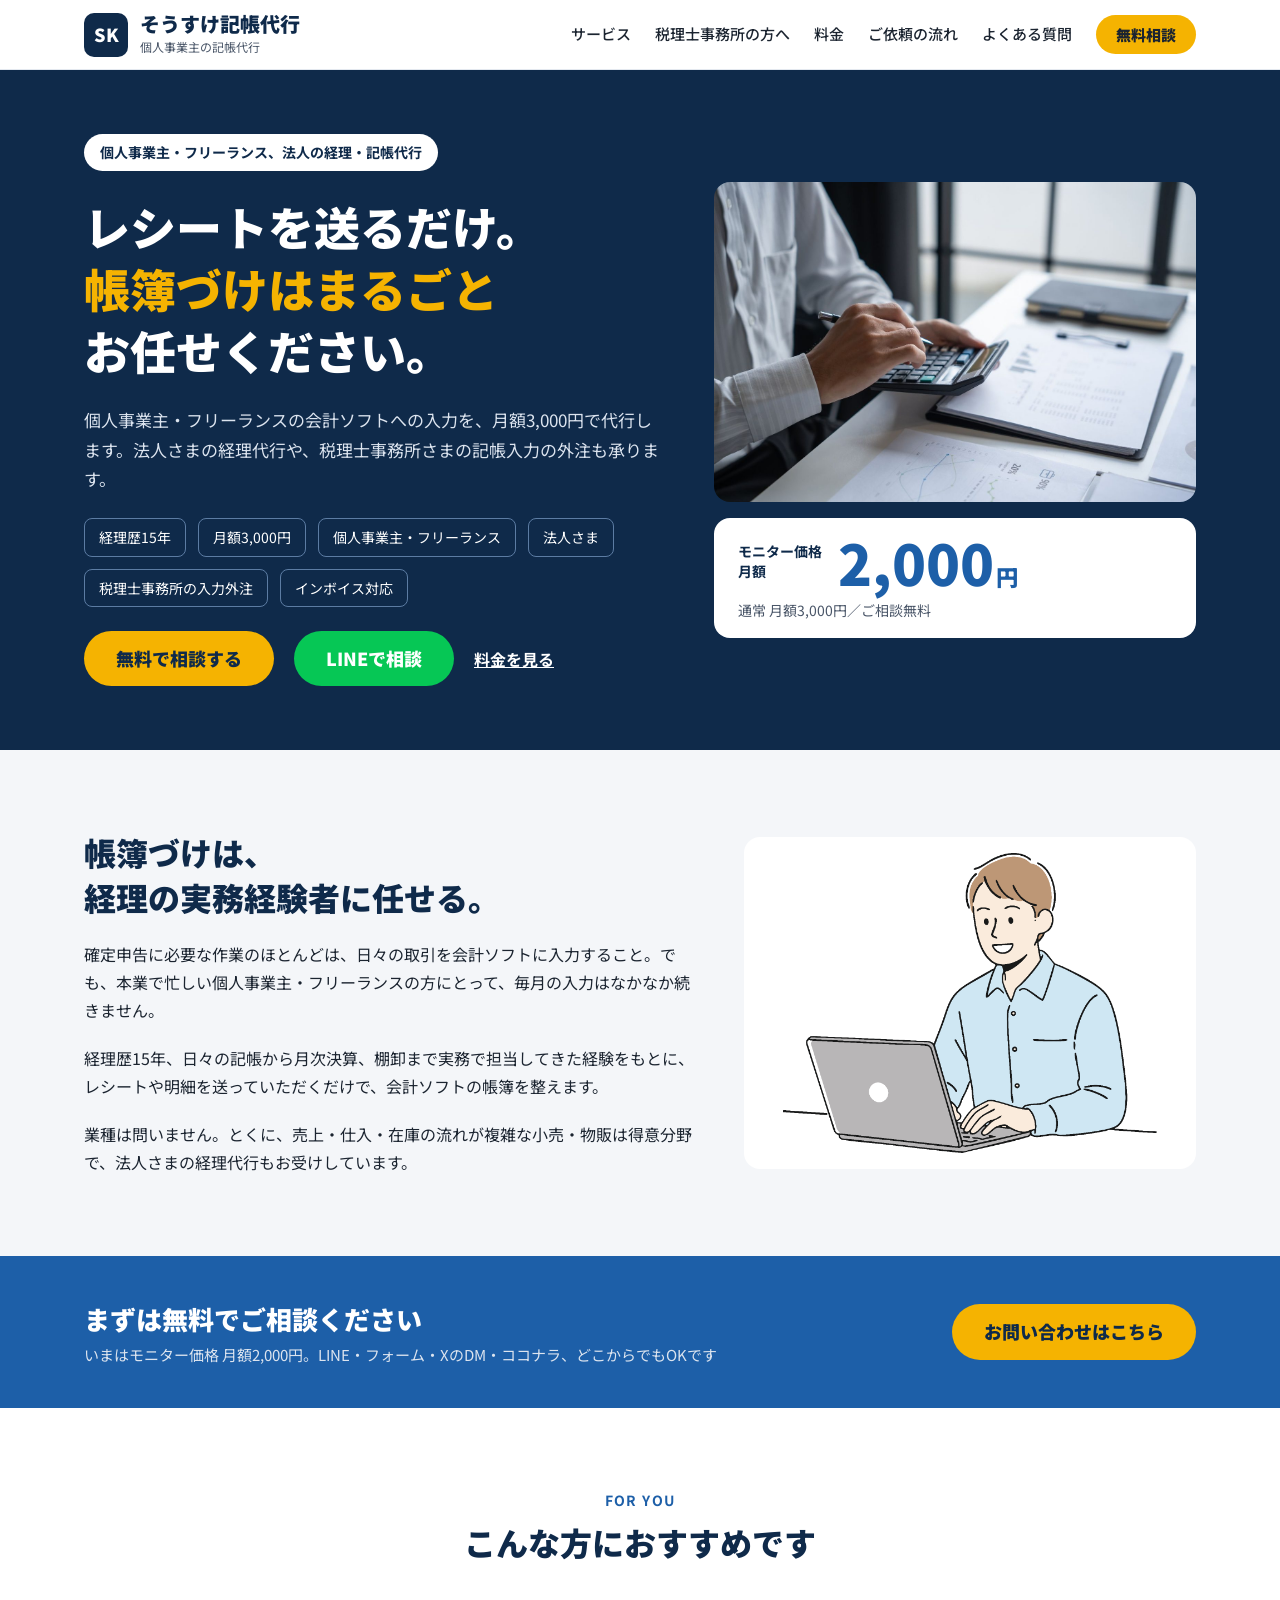
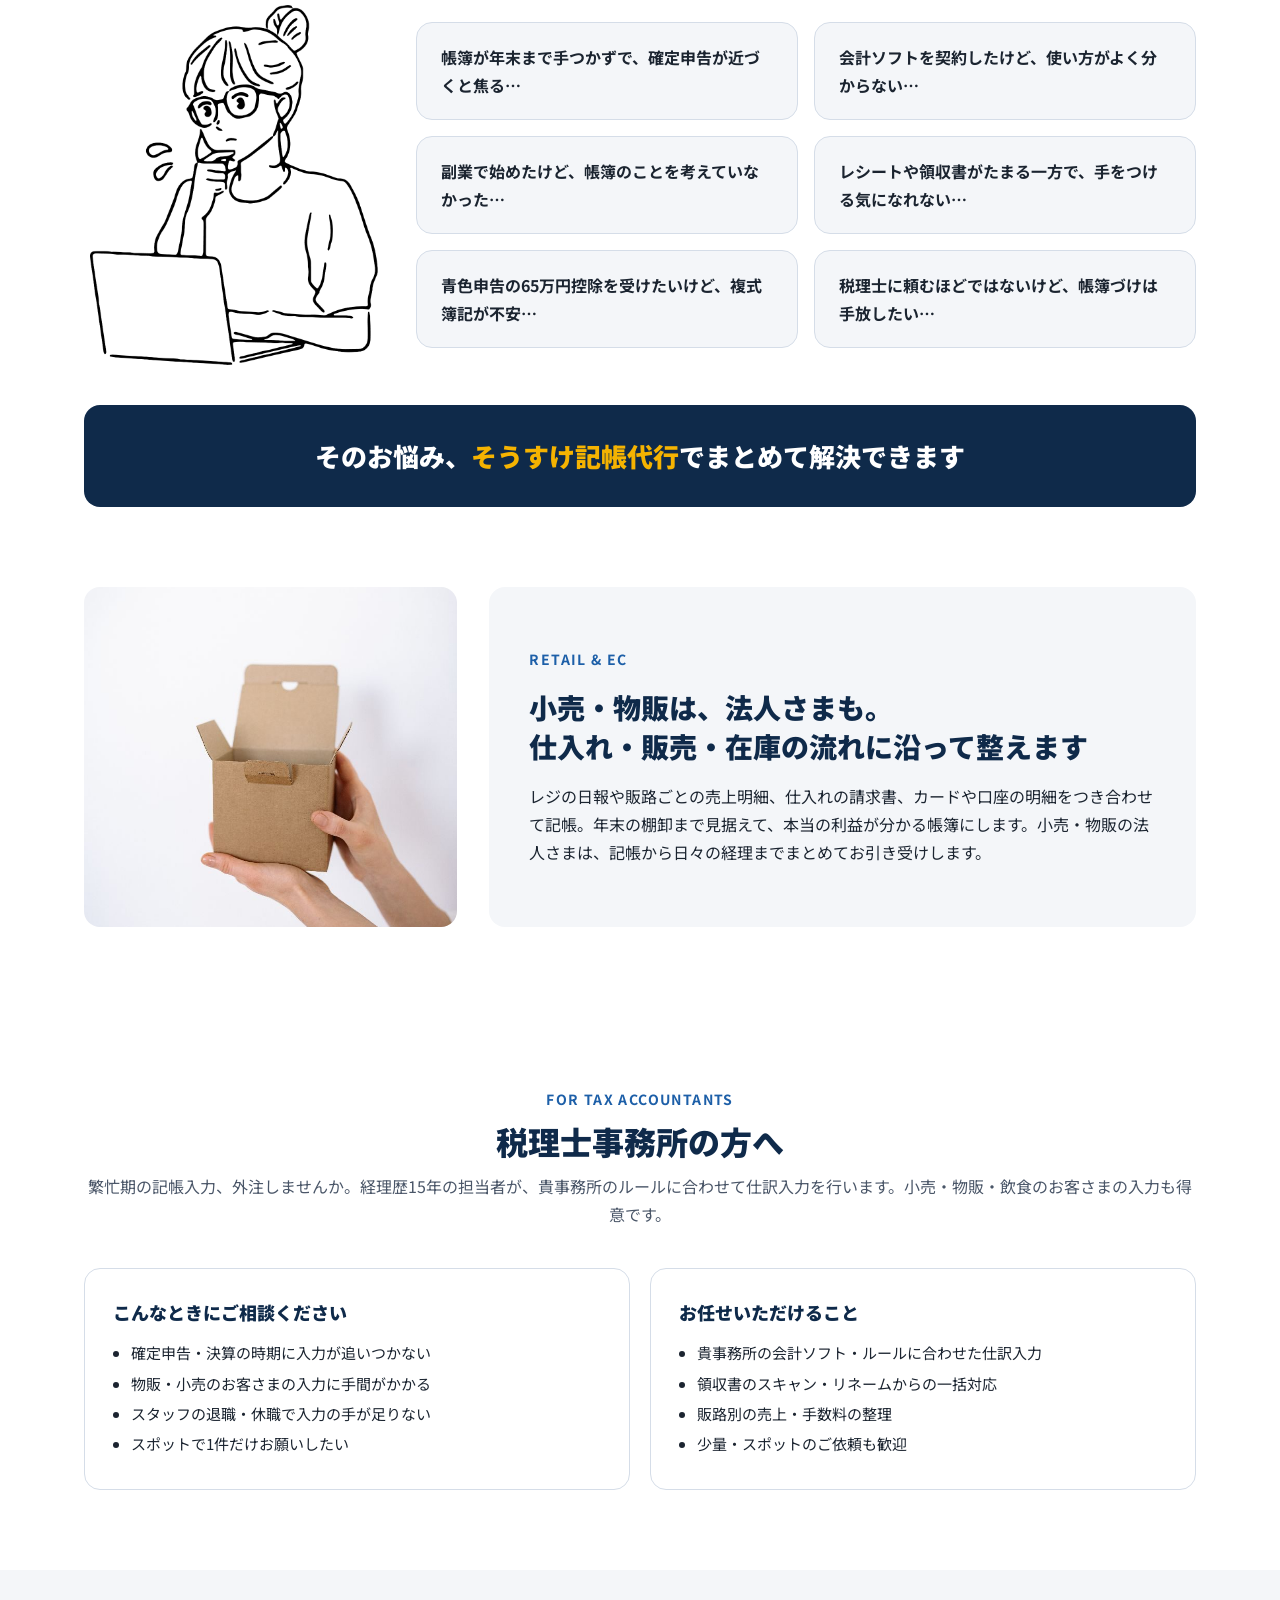
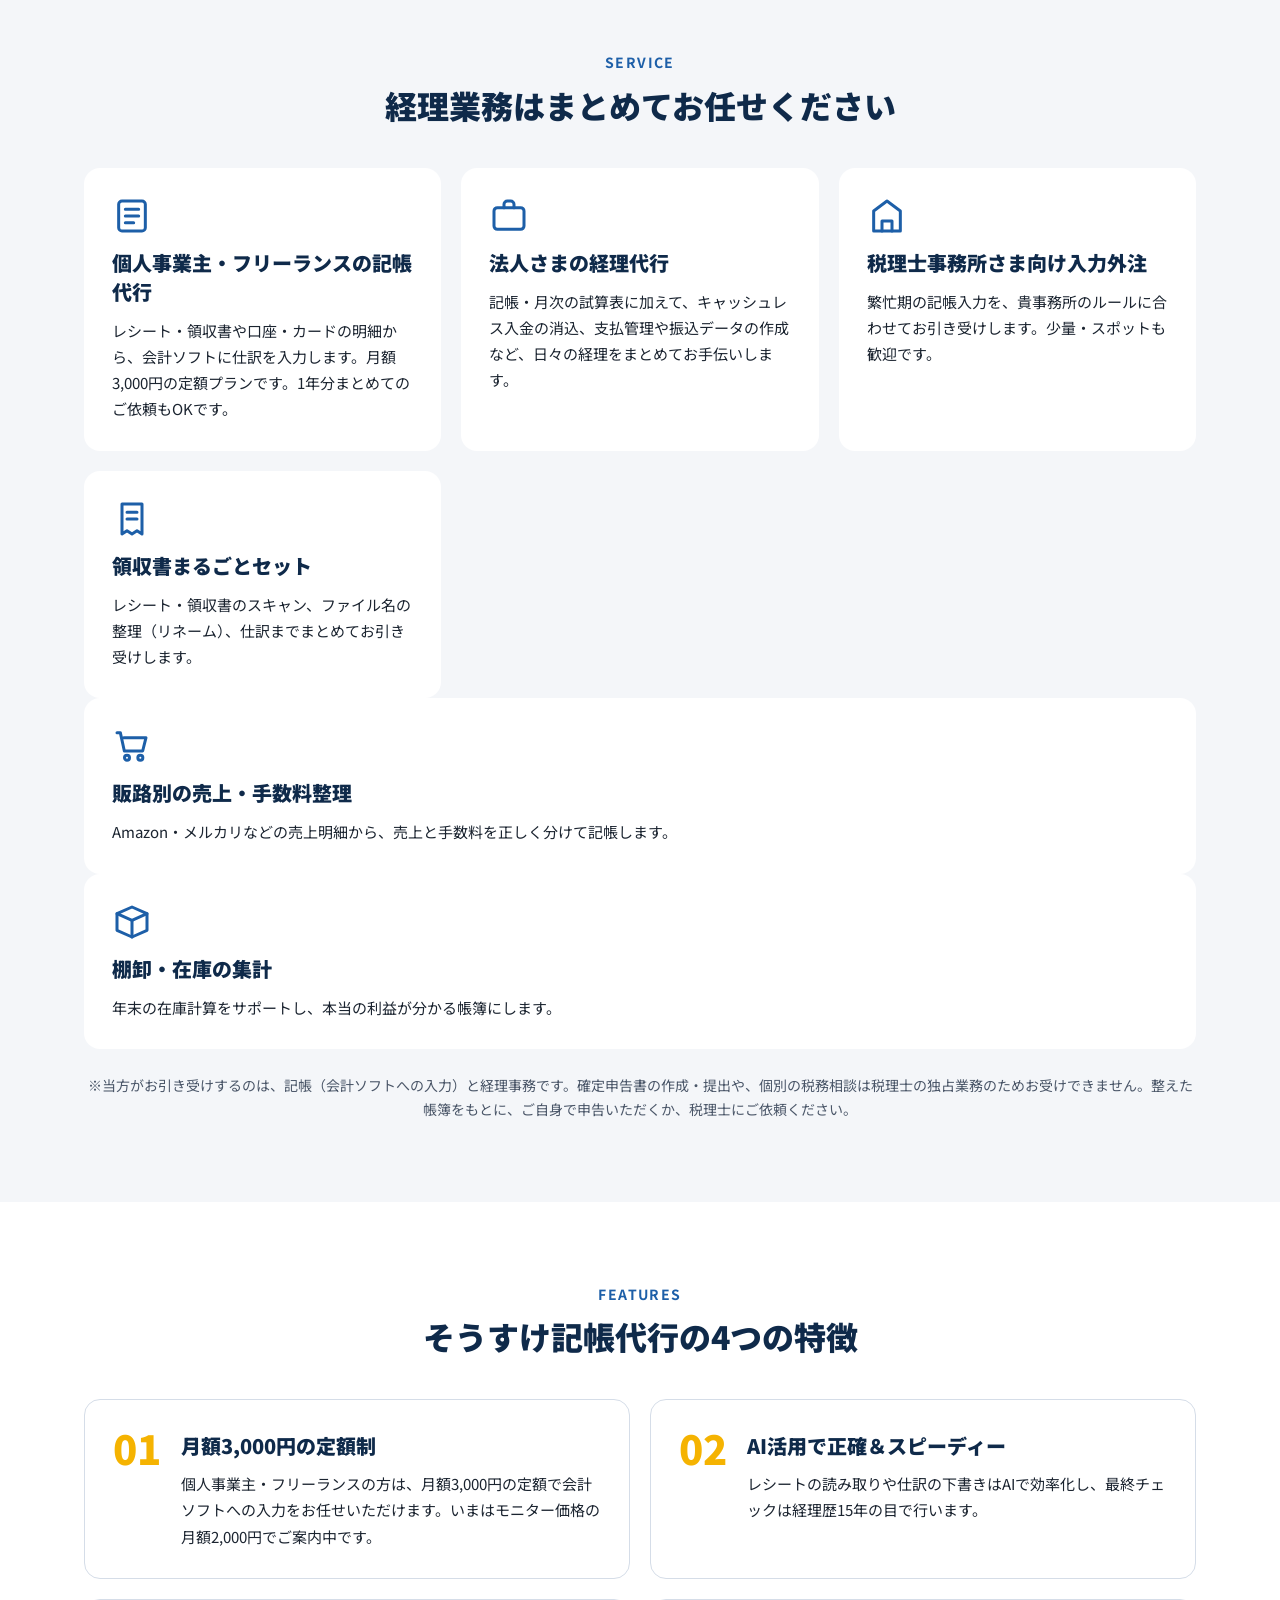
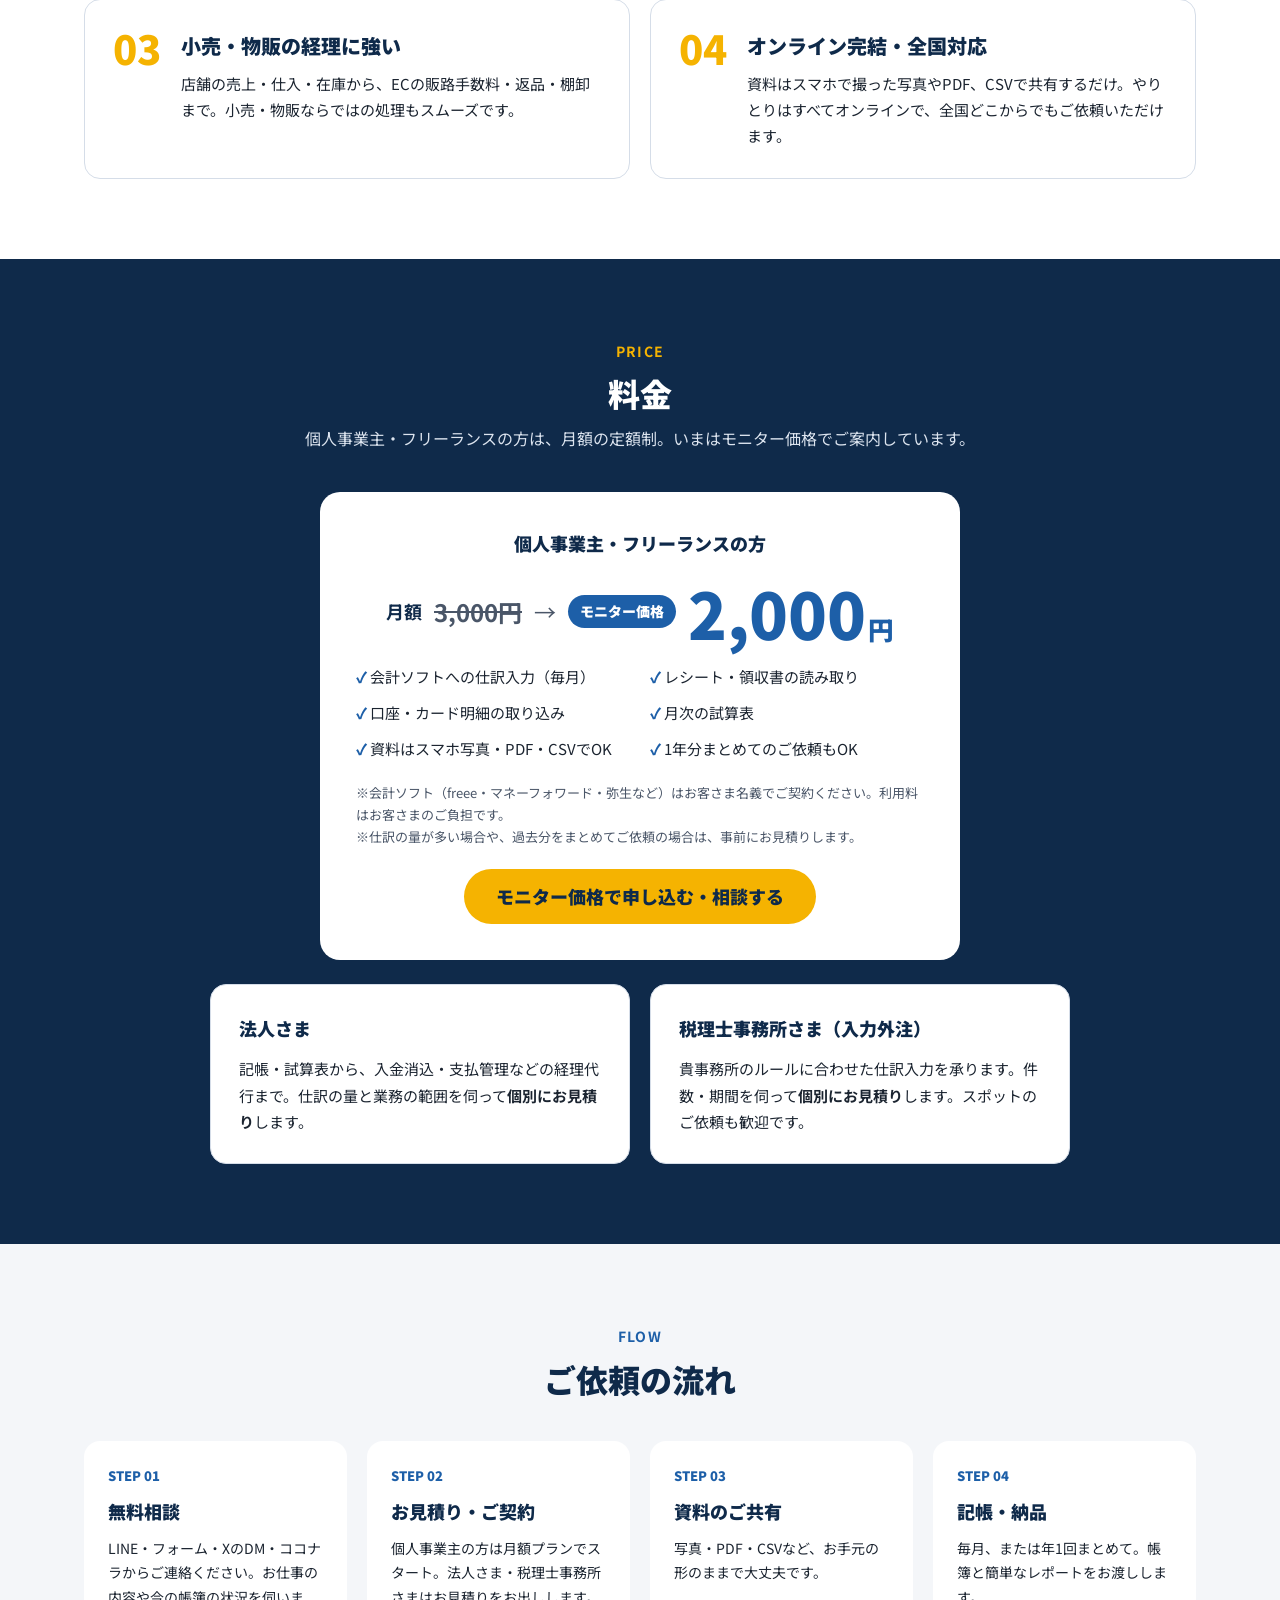
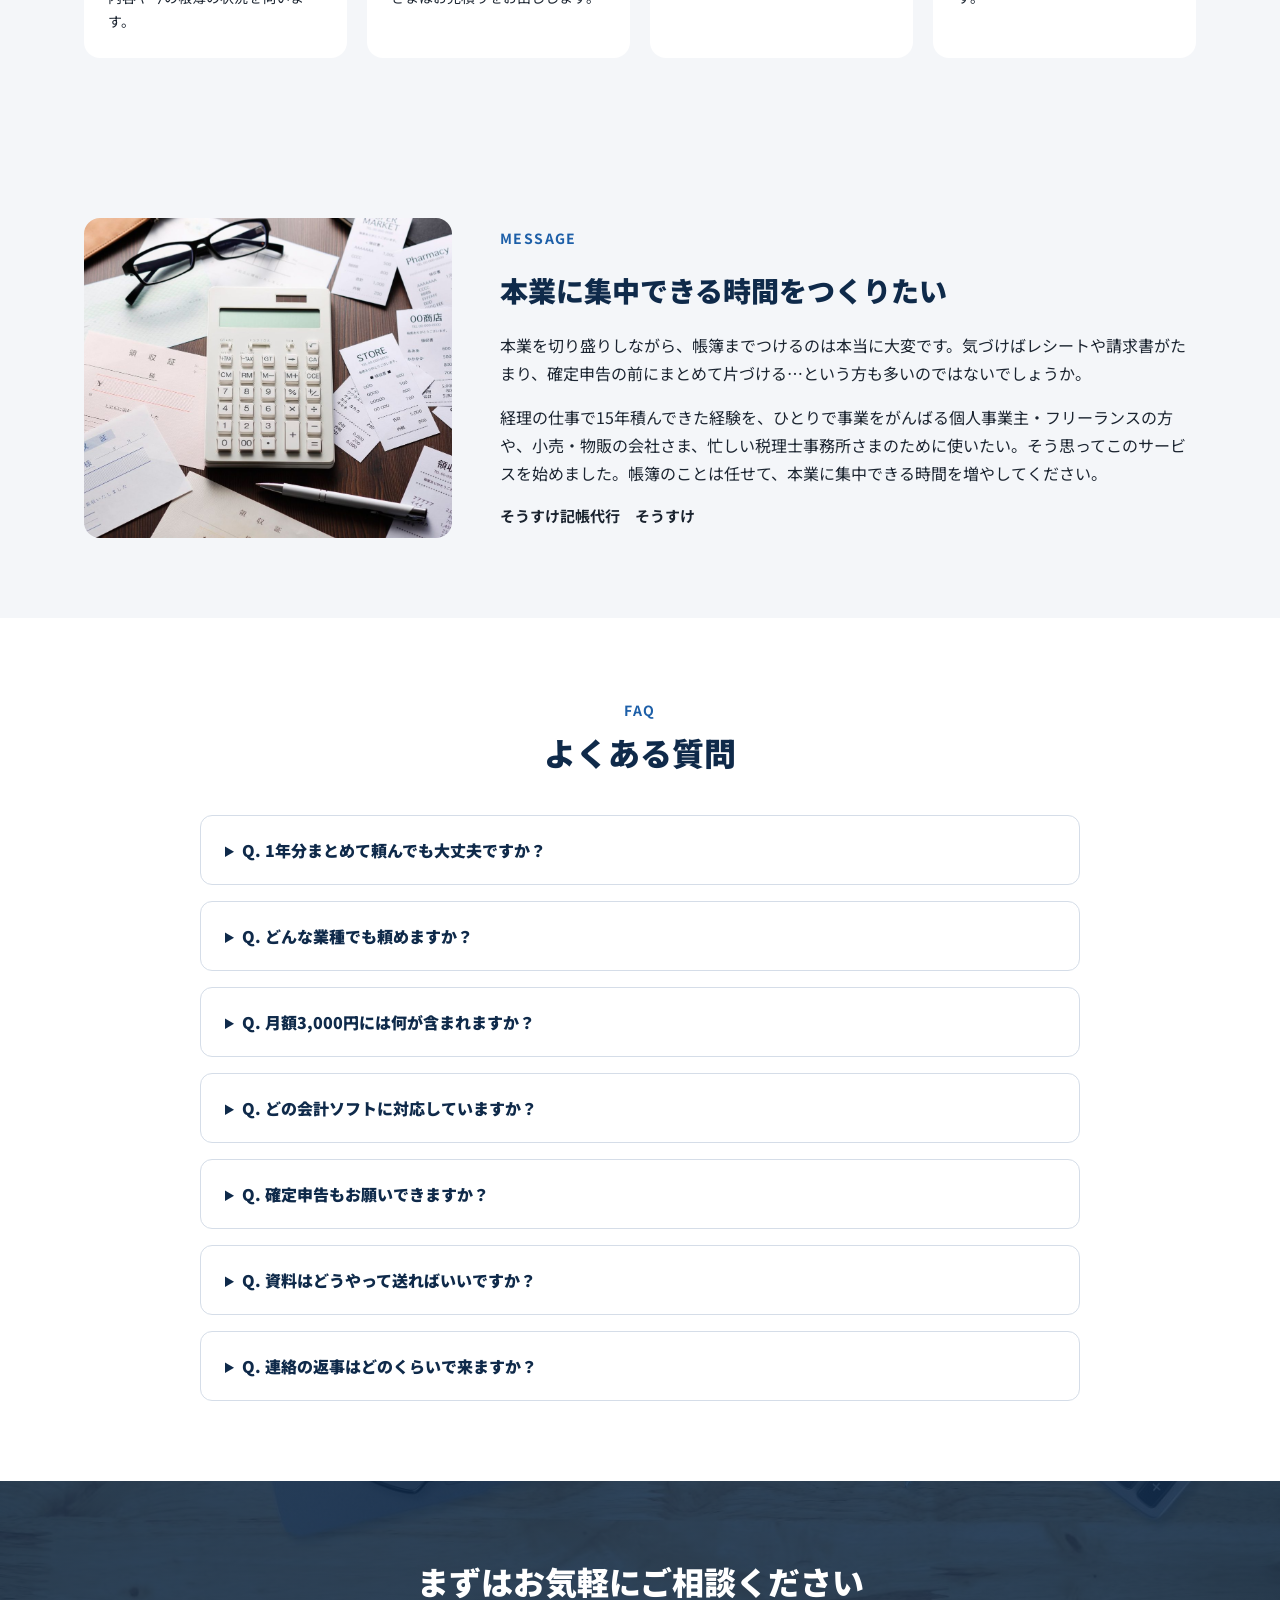
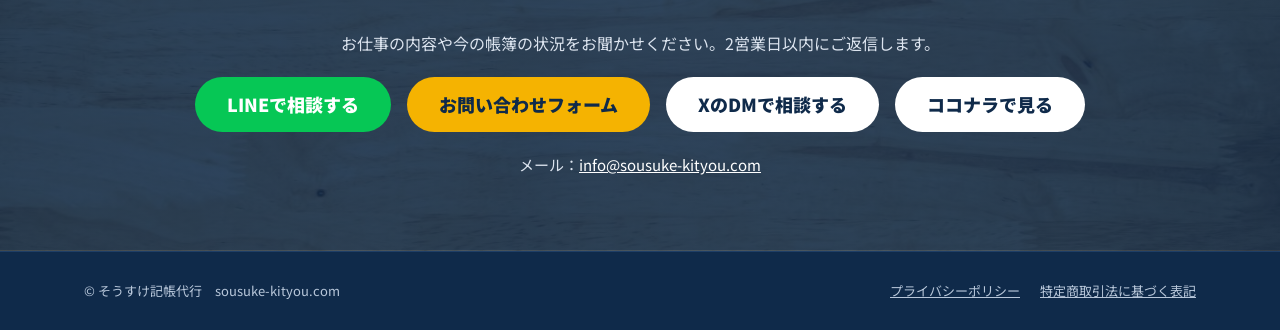
==== commit 93cf64ed: "経理歴15年（代表メッセージ） Co-Authored-By: Claude Opus 5.5 <noreply@anthropic.com> Claude-Session: https://clau" ====
--- a/index.html
+++ b/index.html
@@ -270,7 +270,7 @@
       <span class="eyebrow">MESSAGE</span>
       <h2>本業に集中できる時間をつくりたい</h2>
       <p>本業を切り盛りしながら、帳簿までつけるのは本当に大変です。気づけばレシートや請求書がたまり、確定申告の前にまとめて片づける…という方も多いのではないでしょうか。</p>
-      <p>経理の仕事で14年積んできた経験を、ひとりで事業をがんばる個人事業主・フリーランスの方や、小売・物販の会社さま、忙しい税理士事務所さまのために使いたい。そう思ってこのサービスを始めました。帳簿のことは任せて、本業に集中できる時間を増やしてください。</p>
+      <p>経理の仕事で15年積んできた経験を、ひとりで事業をがんばる個人事業主・フリーランスの方や、小売・物販の会社さま、忙しい税理士事務所さまのために使いたい。そう思ってこのサービスを始めました。帳簿のことは任せて、本業に集中できる時間を増やしてください。</p>
       <p class="message__sign">そうすけ記帳代行　そうすけ</p>
     </div>
   </div>
